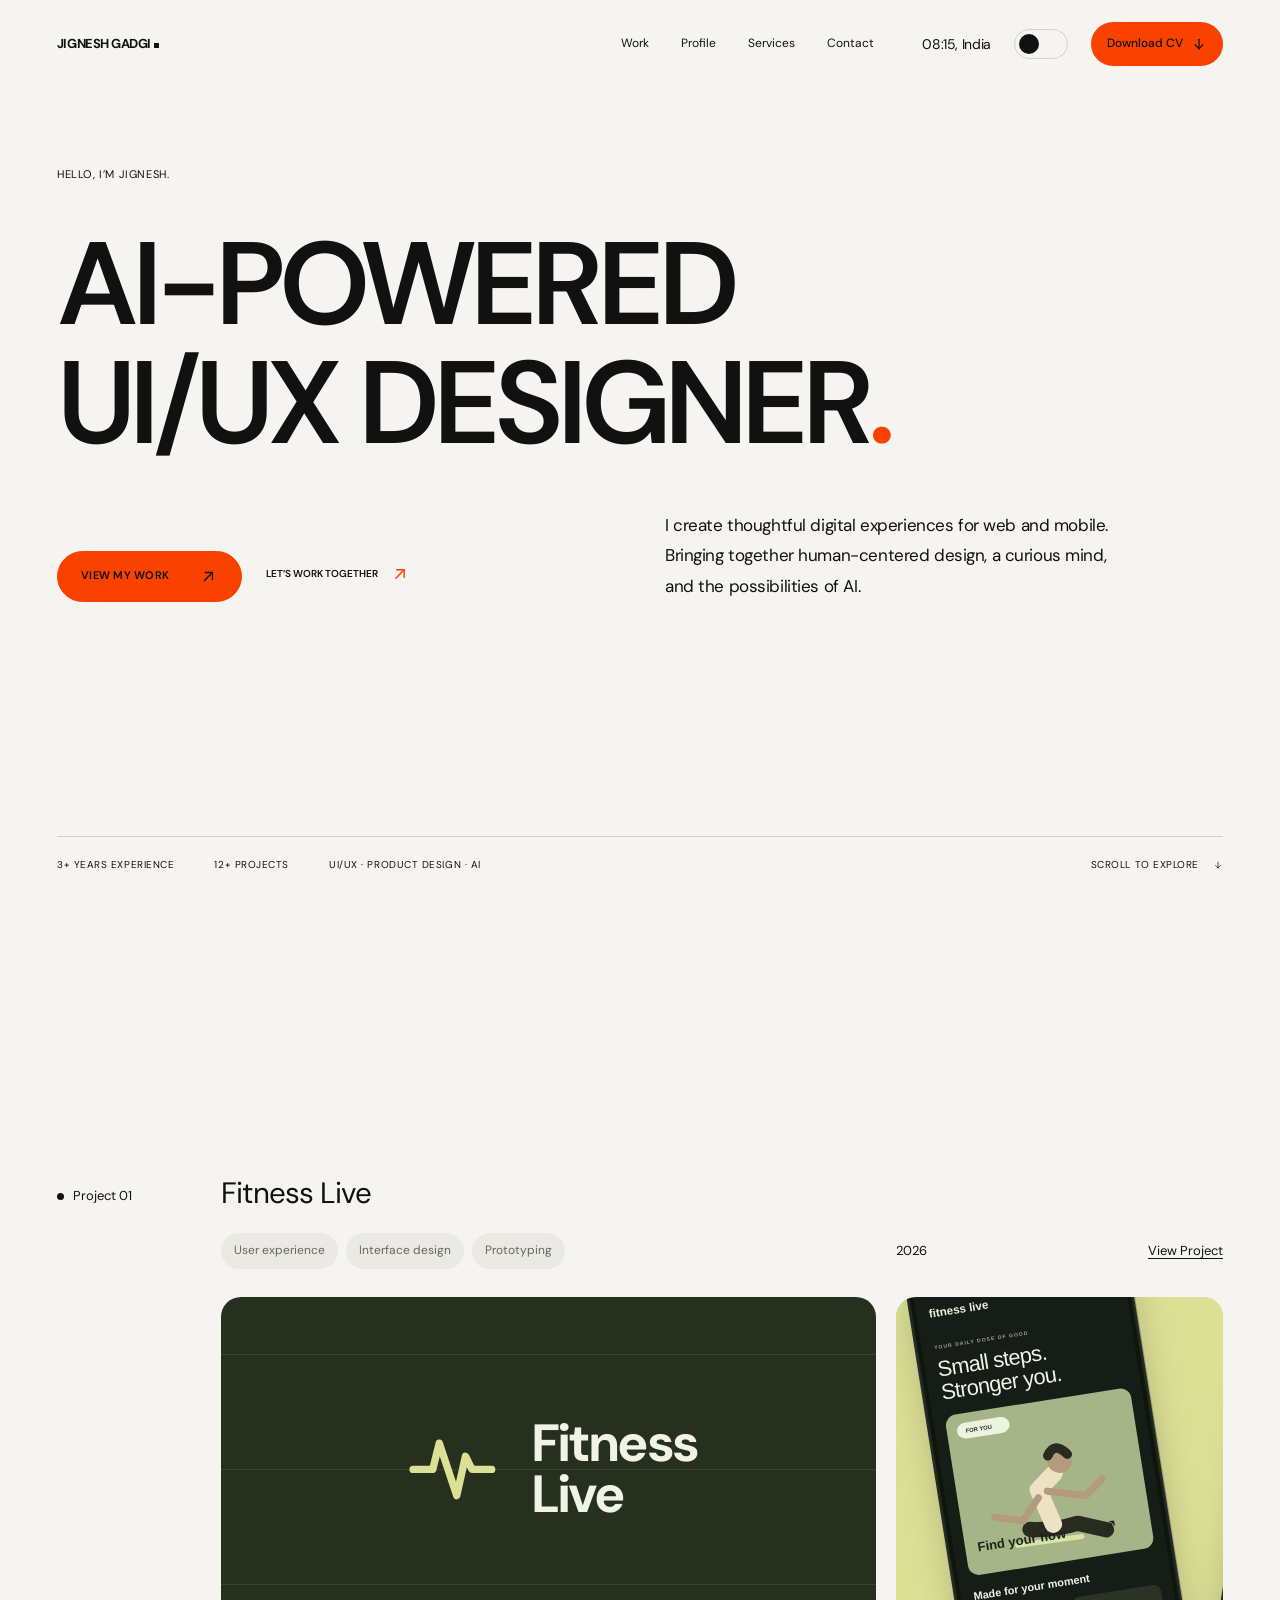
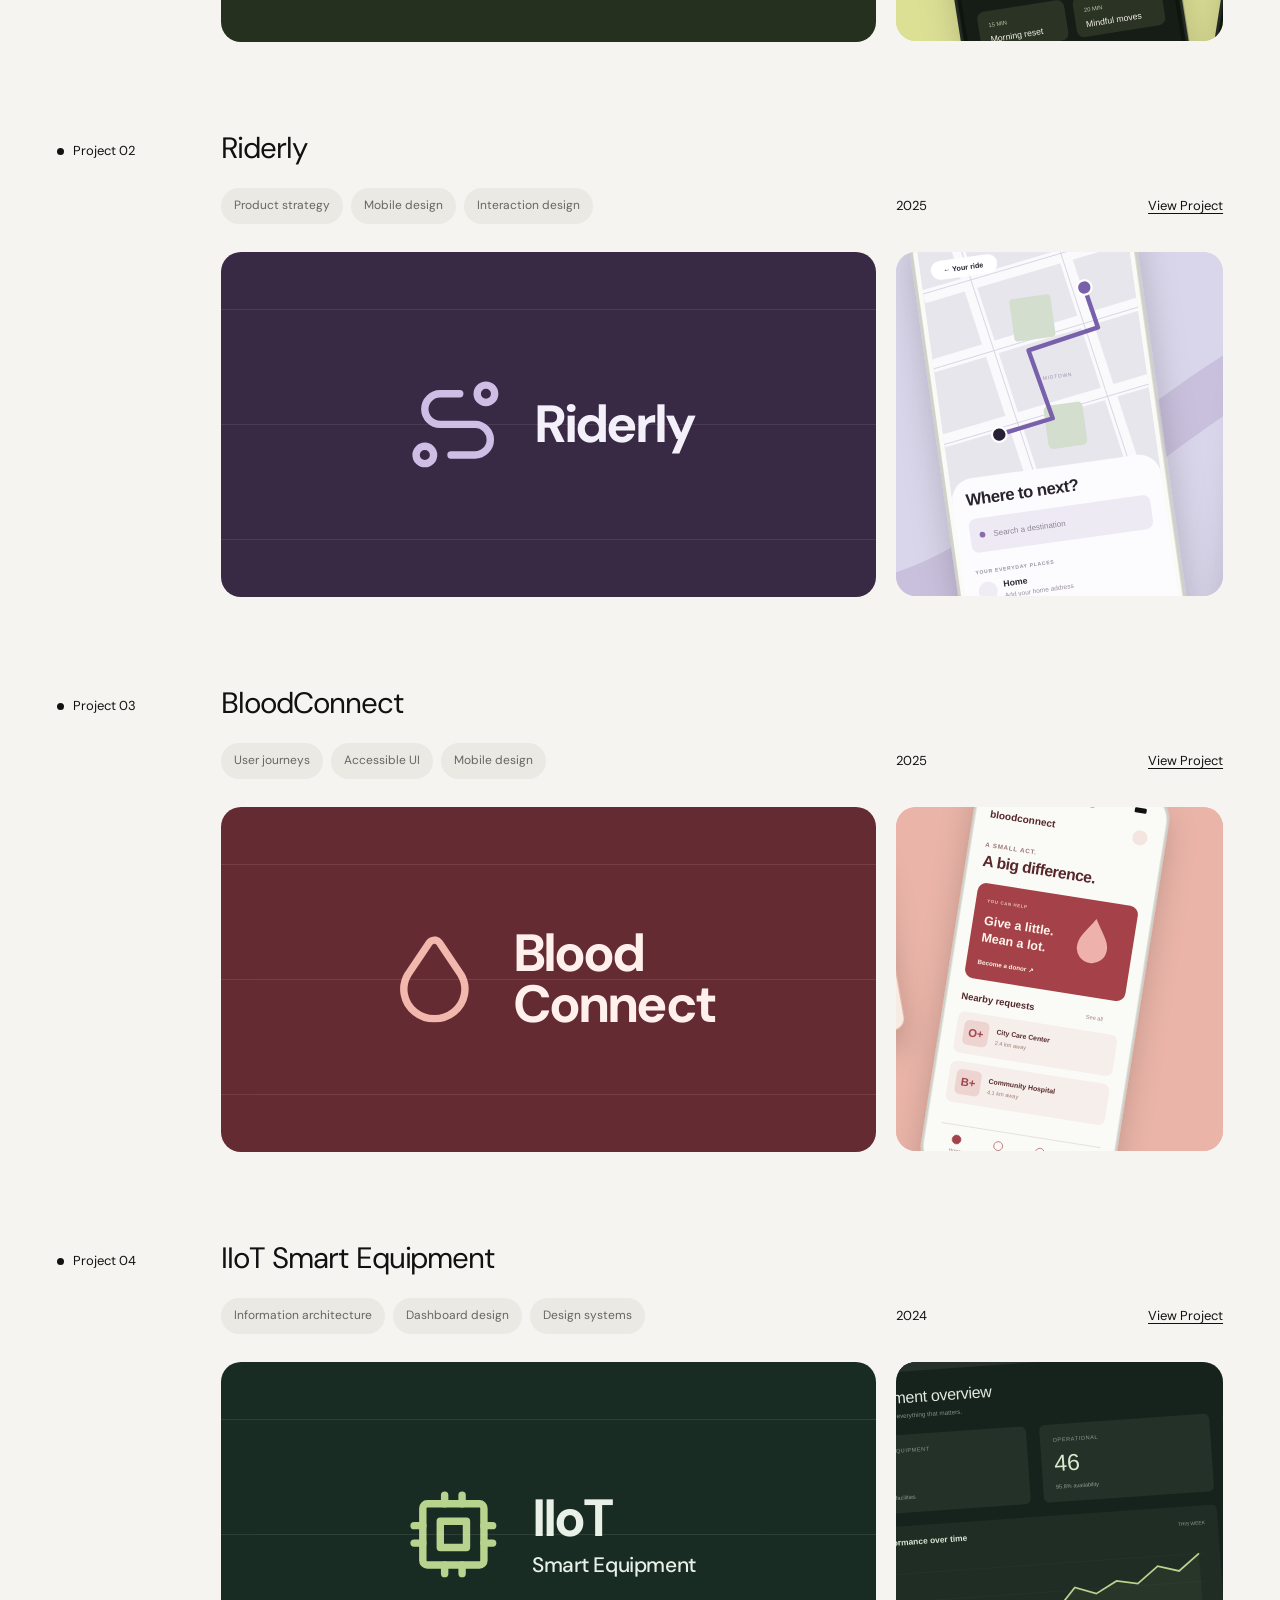
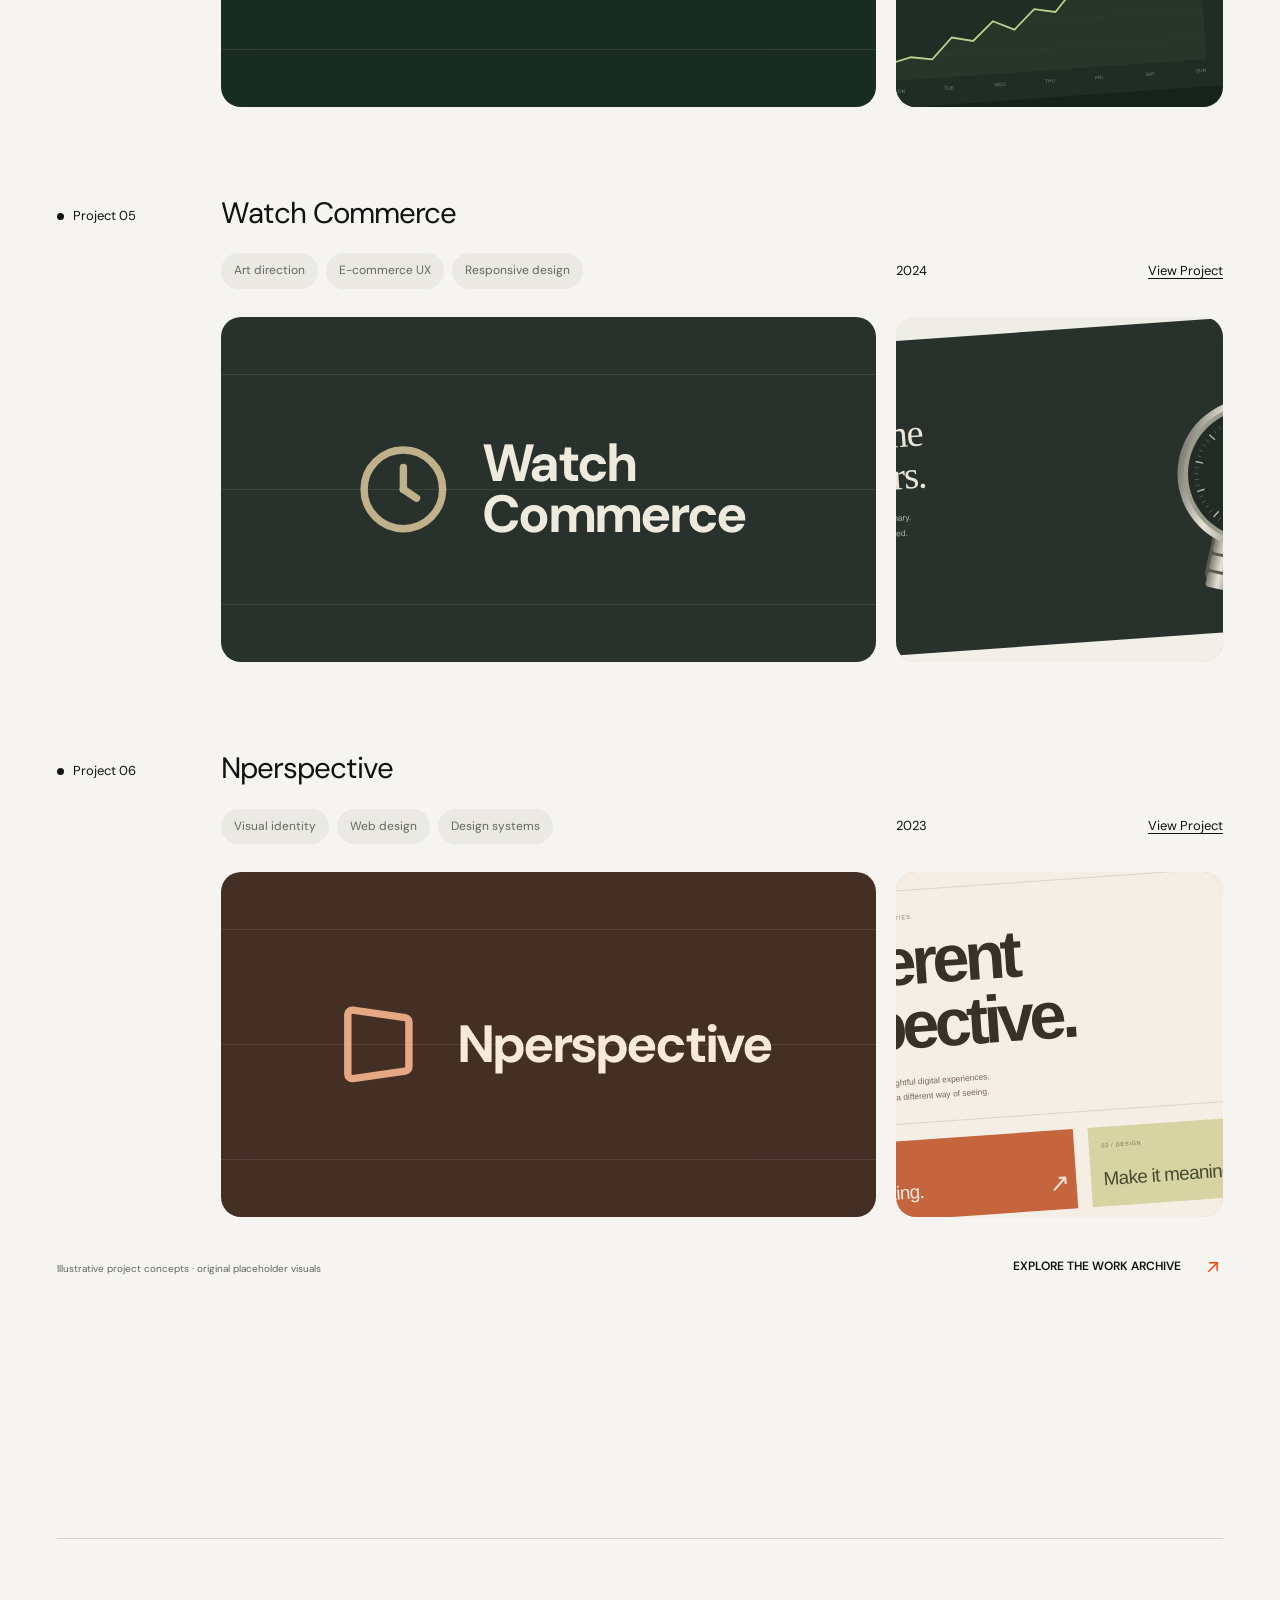
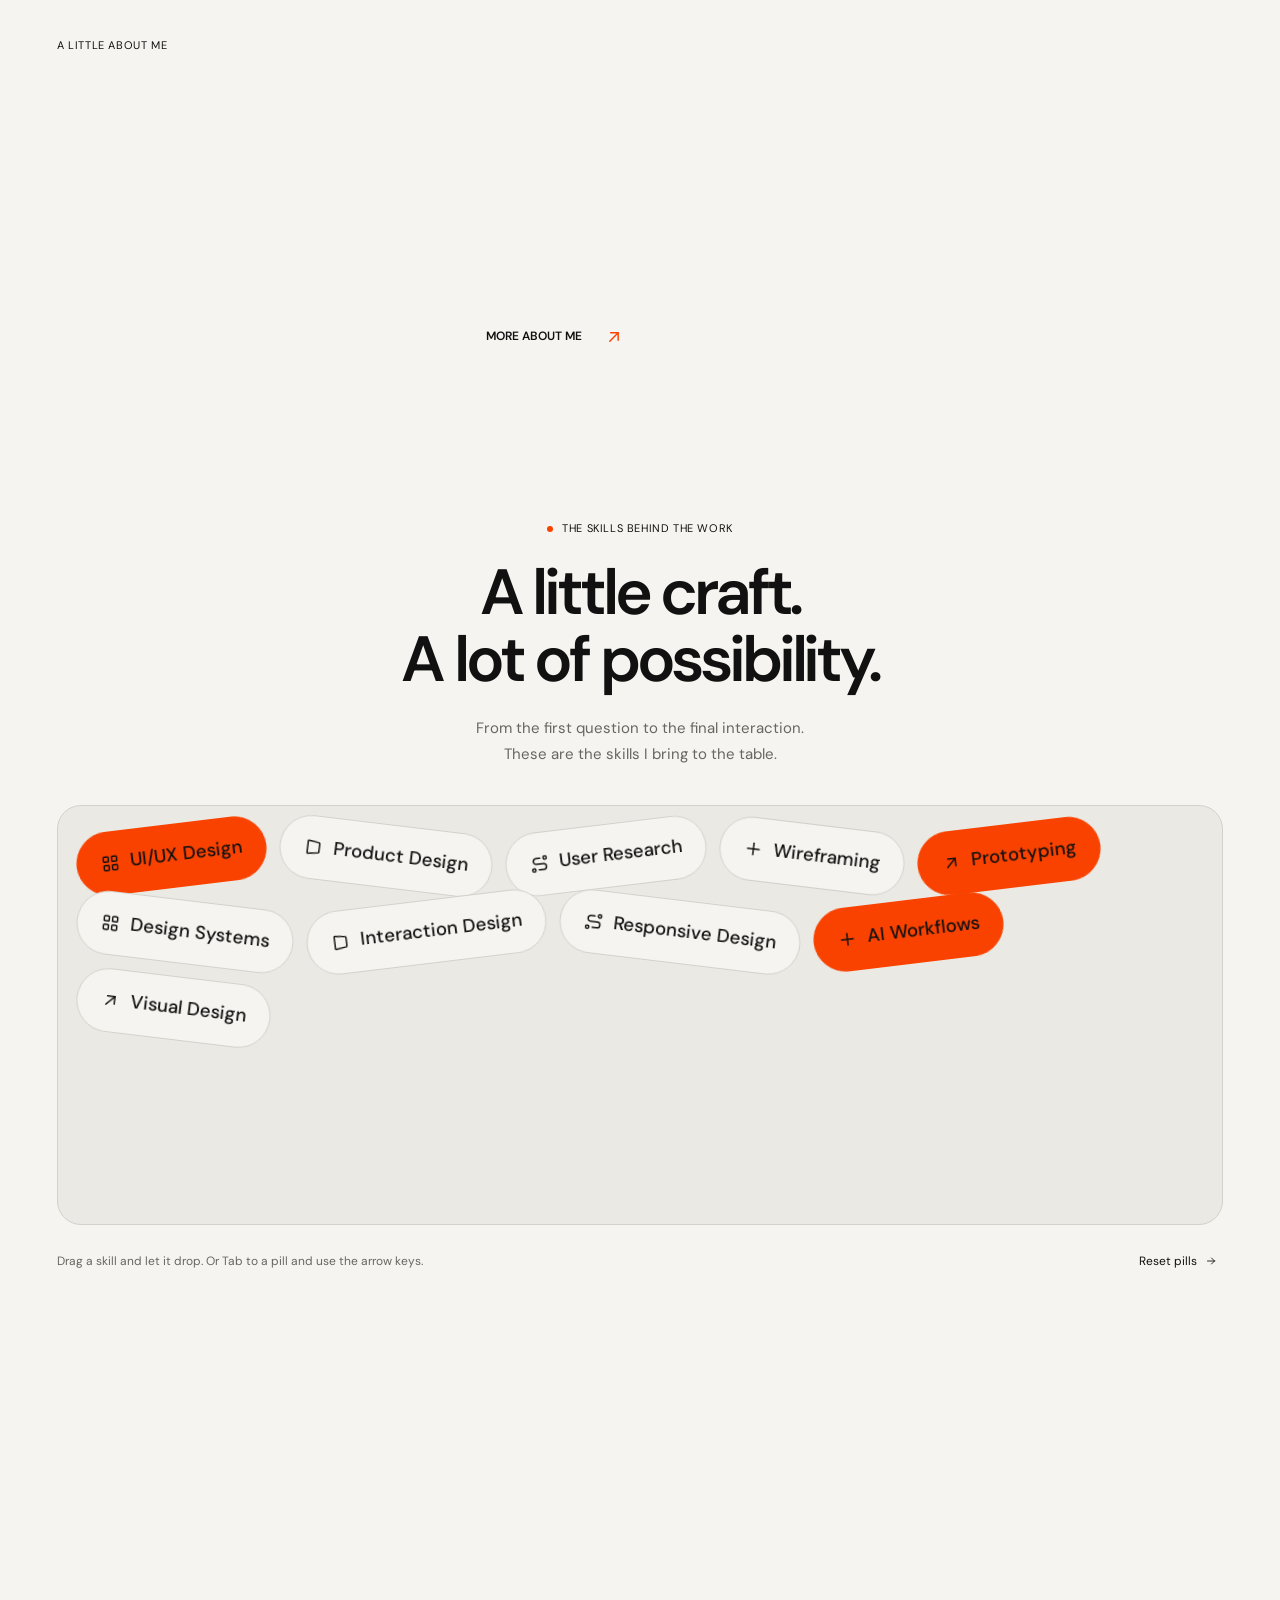
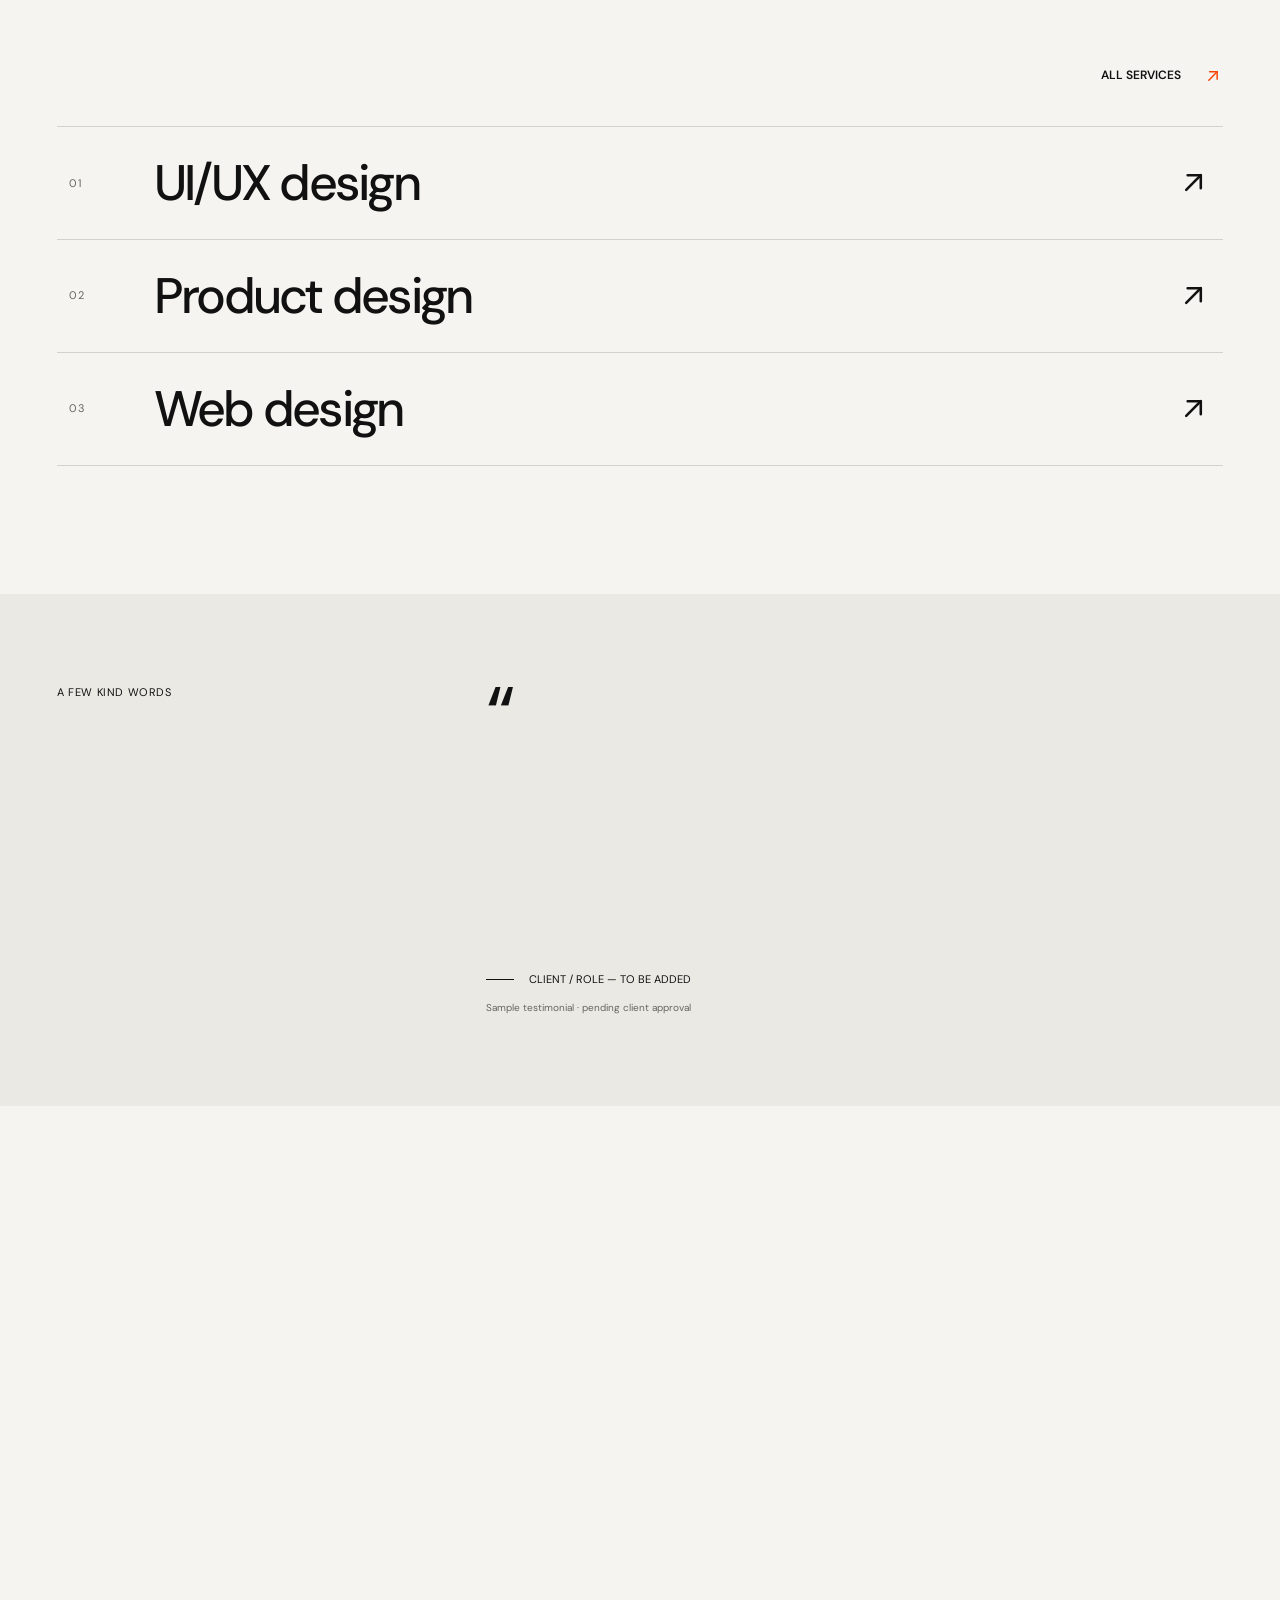
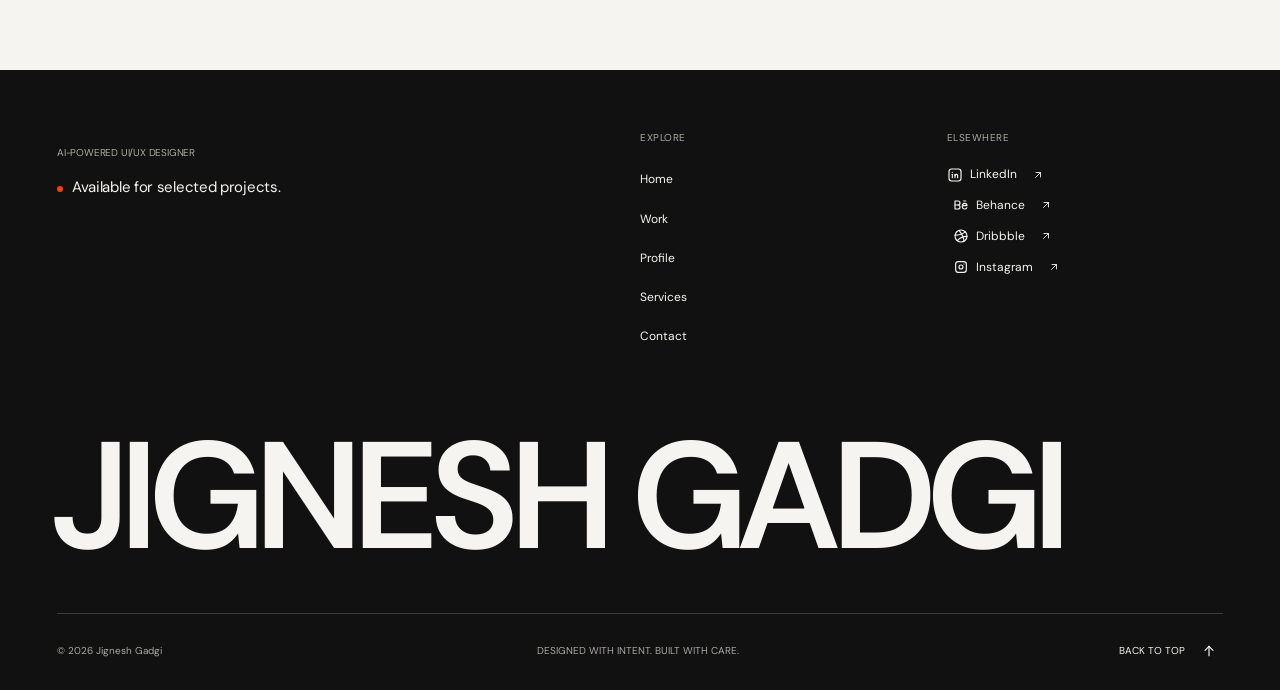
==== index.html @ 5750a881 "first commnet" ====
﻿<!doctype html>
<html lang="en"><head><meta charset="utf-8"><meta name="viewport" content="width=device-width,initial-scale=1"><meta name="theme-color" content="#f5f4f0"><script src="js/theme.js"></script><title>Jignesh Gadgi — AI-Powered UI/UX Designer</title><meta name="description" content="Jignesh Gadgi is an AI-powered UI/UX designer creating thoughtful digital experiences for web and mobile products."><link rel="canonical" href="https://example.com/"><meta property="og:type" content="website"><meta property="og:site_name" content="Jignesh Gadgi"><meta property="og:title" content="Jignesh Gadgi — AI-Powered UI/UX Designer"><meta property="og:description" content="Jignesh Gadgi is an AI-powered UI/UX designer creating thoughtful digital experiences for web and mobile products."><meta property="og:url" content="https://example.com/"><meta property="og:image" content="https://example.com/assets/images/social-preview.png"><meta property="og:image:width" content="1200"><meta property="og:image:height" content="630"><meta name="twitter:card" content="summary_large_image"><meta name="twitter:title" content="Jignesh Gadgi — AI-Powered UI/UX Designer"><meta name="twitter:description" content="Jignesh Gadgi is an AI-powered UI/UX designer creating thoughtful digital experiences for web and mobile products."><meta name="twitter:image" content="https://example.com/assets/images/social-preview.png"><link rel="icon" href="assets/icons/favicon.svg" type="image/svg+xml"><link rel="preload" href="assets/fonts/space-grotesk-latin.woff2" as="font" type="font/woff2" crossorigin><link rel="preload" href="assets/fonts/jetbrains-mono-latin.woff2" as="font" type="font/woff2" crossorigin><link rel="stylesheet" href="css/reset.css"><link rel="stylesheet" href="css/variables.css"><link rel="stylesheet" href="css/global.css"><link rel="stylesheet" href="css/navigation.css"><link rel="stylesheet" href="css/hero.css"><link rel="stylesheet" href="css/projects.css"><link rel="stylesheet" href="css/services.css"><link rel="stylesheet" href="css/profile.css"><link rel="stylesheet" href="css/contact.css"><link rel="stylesheet" href="css/footer.css"><link rel="stylesheet" href="css/responsive.css"><link rel="stylesheet" href="css/theme.css"><link rel="stylesheet" href="css/case-study.css"><link rel="stylesheet" href="css/icons.css"><link rel="stylesheet" href="css/selected-work.css">
<script type="application/ld+json">{"@context":"https://schema.org","@type":"Person","name":"Jignesh Gadgi","jobTitle":"AI-Powered UI/UX Designer","url":"https://example.com","sameAs":["https://www.linkedin.com/in/jignesh-ui-ux"],"knowsAbout":["User experience design","Product design","Design systems","Interaction design"]}</script>
<script defer src="assets/vendor/gsap.min.js"></script><script defer src="assets/vendor/ScrollTrigger.min.js"></script><script defer src="js/content.js"></script><script defer src="js/utils.js"></script><script defer src="js/navigation.js"></script><script defer src="js/animations.js"></script><script defer src="js/cursor.js"></script><script defer src="js/scroll.js"></script><script defer src="js/projects.js"></script><script defer src="js/transitions.js"></script><script defer src="js/clock.js"></script><script defer src="js/main.js"></script><noscript><style>.theme-toggle{display:none}@media(max-width:767px){.menu-toggle{display:none}.desktop-nav{display:flex;gap:12px;margin:0}.desktop-nav .nav-link{font-size:10px}.header-inner{gap:12px}}</style></noscript><link rel="stylesheet" href="css/skills.css"><script defer src="assets/vendor/matter.min.js"></script><script defer src="js/skills.js"></script></head>
<body data-page="home"><a class="skip-link" href="#main">Skip to content</a><div class="scroll-progress" aria-hidden="true"></div>
  <header class="site-header"><div class="container header-inner"><a class="wordmark" href="index.html" aria-label="Jignesh Gadgi — Home">JIGNESH GADGI<span class="wordmark-dot" aria-hidden="true"></span></a>
  <nav class="desktop-nav" aria-label="Main navigation"><a class="nav-link" href="work.html">Work</a><a class="nav-link" href="profile.html">Profile</a><a class="nav-link" href="services.html">Services</a><a class="nav-link" href="contact.html">Contact</a></nav>
  <div class="header-tools"><p class="location-clock" data-location-clock aria-label="Local time in India"><time>--:--</time>, <span data-location>India</span></p><button class="theme-toggle" type="button" role="switch" aria-checked="false" aria-label="Dark mode" data-theme-toggle><span class="theme-track" aria-hidden="true"><span class="theme-thumb"></span></span></button><button class="header-cv" type="button" data-cv-unavailable title="CV coming soon">Download CV<svg aria-hidden="true" focusable="false"
  xmlns="http://www.w3.org/2000/svg"
  width="24"
  height="24"
  viewBox="0 0 24 24"
  fill="none"
  stroke="currentColor"
  stroke-width="2"
  stroke-linecap="round"
  stroke-linejoin="round"
  class="tabler-icon icon icon-tabler icons-tabler-outline icon-tabler-arrow-down"
>
  <path stroke="none" d="M0 0h24v24H0z" fill="none"/>
  <path d="M12 5l0 14" />
  <path d="M18 13l-6 6" />
  <path d="M6 13l6 6" />
</svg></button></div>
  <button class="menu-toggle" type="button" aria-expanded="false" aria-controls="mobile-menu" aria-label="Open navigation menu"><span class="menu-plus" aria-hidden="true"><svg aria-hidden="true" focusable="false"
  xmlns="http://www.w3.org/2000/svg"
  width="24"
  height="24"
  viewBox="0 0 24 24"
  fill="none"
  stroke="currentColor"
  stroke-width="2"
  stroke-linecap="round"
  stroke-linejoin="round"
  class="tabler-icon icon icon-tabler icons-tabler-outline icon-tabler-plus"
>
  <path stroke="none" d="M0 0h24v24H0z" fill="none"/>
  <path d="M12 5l0 14" />
  <path d="M5 12l14 0" />
</svg></span> MENU</button></div></header>
  <div class="mobile-menu" id="mobile-menu" hidden><nav aria-label="Mobile navigation"><a class="mobile-link" href="work.html"><span>Work</span><span class="eyebrow">01</span></a><a class="mobile-link" href="profile.html"><span>Profile</span><span class="eyebrow">02</span></a><a class="mobile-link" href="services.html"><span>Services</span><span class="eyebrow">03</span></a><a class="mobile-link" href="contact.html"><span>Contact</span><span class="eyebrow">04</span></a></nav><div class="mobile-menu-bottom"><p class="eyebrow"><span class="dot"></span>AVAILABLE FOR<br>SELECTED PROJECTS</p><p class="eyebrow">THOUGHTFUL DESIGN.<br>HUMAN AT HEART.</p></div></div><div class="loader" aria-hidden="true"><span class="loader-mark">JG<span style="color:var(--accent)">.</span></span><div class="loader-bottom"><span class="eyebrow">THOUGHTFUL DESIGN. HUMAN AT HEART.</span><span class="eyebrow"><span class="loader-count">000</span> / 100</span></div><div class="loader-line"></div></div><div class="page-wipe" aria-hidden="true">JG.</div><div class="cursor" aria-hidden="true"></div><main id="main" tabindex="-1"><section class="hero container"><div class="hero-topline"><p class="eyebrow ">HELLO, I’M JIGNESH.</p></div><h1 class="hero-title"><span class="line-mask"><span class="line-inner">AI-POWERED</span></span><span class="line-mask"><span class="line-inner">UI/UX DESIGNER<span style="color:var(--accent)">.</span></span></span></h1><div class="hero-bottom"><div class="hero-actions"><a class="button button-primary" href="work.html" data-magnetic>VIEW MY WORK<span class="arrow" aria-hidden="true"><svg aria-hidden="true" focusable="false"
  xmlns="http://www.w3.org/2000/svg"
  width="24"
  height="24"
  viewBox="0 0 24 24"
  fill="none"
  stroke="currentColor"
  stroke-width="2"
  stroke-linecap="round"
  stroke-linejoin="round"
  class="tabler-icon icon icon-tabler icons-tabler-outline icon-tabler-arrow-up-right"
>
  <path stroke="none" d="M0 0h24v24H0z" fill="none"/>
  <path d="M17 7l-10 10" />
  <path d="M8 7l9 0l0 9" />
</svg></span></a><a class="text-link" href="contact.html">LET’S WORK TOGETHER<span class="arrow" aria-hidden="true"><svg aria-hidden="true" focusable="false"
  xmlns="http://www.w3.org/2000/svg"
  width="24"
  height="24"
  viewBox="0 0 24 24"
  fill="none"
  stroke="currentColor"
  stroke-width="2"
  stroke-linecap="round"
  stroke-linejoin="round"
  class="tabler-icon icon icon-tabler icons-tabler-outline icon-tabler-arrow-up-right"
>
  <path stroke="none" d="M0 0h24v24H0z" fill="none"/>
  <path d="M17 7l-10 10" />
  <path d="M8 7l9 0l0 9" />
</svg></span></a></div><p class="hero-description">I create thoughtful digital experiences for web and mobile. Bringing together human-centered design, a curious mind, and the possibilities of AI.</p></div><div class="hero-meta"><div class="hero-meta-group"><span class="eyebrow">3+ YEARS EXPERIENCE</span><span class="eyebrow">12+ PROJECTS</span><span class="eyebrow">UI/UX · PRODUCT DESIGN · AI</span></div><a class="scroll-cue eyebrow" href="#selected-work"><span>SCROLL TO EXPLORE</span><span class="arrow" aria-hidden="true"><svg aria-hidden="true" focusable="false"
  xmlns="http://www.w3.org/2000/svg"
  width="24"
  height="24"
  viewBox="0 0 24 24"
  fill="none"
  stroke="currentColor"
  stroke-width="2"
  stroke-linecap="round"
  stroke-linejoin="round"
  class="tabler-icon icon icon-tabler icons-tabler-outline icon-tabler-arrow-down"
>
  <path stroke="none" d="M0 0h24v24H0z" fill="none"/>
  <path d="M12 5l0 14" />
  <path d="M18 13l-6 6" />
  <path d="M6 13l6 6" />
</svg></span></a></div></section>
<section class="home-work section container" id="selected-work"><div class="section-top"><div data-reveal><p class="eyebrow ">A FEW THINGS I’VE PUT MY MIND TO</p><h2 class="section-heading">Selected work<span class="section-index">(06)</span></h2></div><p data-reveal>A selection of digital products, interfaces, and experiences. Thoughtfully made, from the inside out.</p></div><div class="selected-projects"><article class="selected-project" aria-labelledby="selected-fitness-live">
    <p class="selected-index"><span aria-hidden="true"></span>Project 01</p>
    <div class="selected-content">
      <h3 id="selected-fitness-live">Fitness Live</h3>
      <div class="selected-meta"><ul class="selected-tags" aria-label="Services"><li>User experience</li><li>Interface design</li><li>Prototyping</li></ul><div class="selected-details"><span>2026</span><a href="projects/fitness-live.html" aria-label="View Fitness Live project">View Project</a></div></div>
      <div class="selected-media">
        <a class="selected-brand selected-media-link" href="projects/fitness-live.html" data-cursor="VIEW" aria-label="Explore Fitness Live project" style="--brand-bg:#26301e;--brand-fg:#f1f3e8;--brand-accent:#dce095"><div class="selected-brand-grid" aria-hidden="true"></div><div class="selected-lockup" aria-hidden="true"><svg aria-hidden="true" focusable="false"
  xmlns="http://www.w3.org/2000/svg"
  width="24"
  height="24"
  viewBox="0 0 24 24"
  fill="none"
  stroke="currentColor"
  stroke-width="2"
  stroke-linecap="round"
  stroke-linejoin="round"
  class="tabler-icon icon icon-tabler icons-tabler-outline icon-tabler-activity-heartbeat"
>
  <path stroke="none" d="M0 0h24v24H0z" fill="none"/>
  <path d="M3 12h4.5l1.5 -6l4 12l2 -9l1.5 3h4.5" />
</svg><span class="selected-wordmark">Fitness<br>Live</span></div></a>
        <a class="selected-preview selected-media-link" href="projects/fitness-live.html" data-cursor="VIEW" aria-label="View Fitness Live interface design" style="background:#dadf8a"><img src="assets/images/fitness-live-detail.svg" alt="Fitness Live interface concept" width="1200" height="900" loading="lazy" decoding="async"></a>
      </div>
    </div>
  </article><article class="selected-project" aria-labelledby="selected-riderly">
    <p class="selected-index"><span aria-hidden="true"></span>Project 02</p>
    <div class="selected-content">
      <h3 id="selected-riderly">Riderly</h3>
      <div class="selected-meta"><ul class="selected-tags" aria-label="Services"><li>Product strategy</li><li>Mobile design</li><li>Interaction design</li></ul><div class="selected-details"><span>2025</span><a href="projects/riderly.html" aria-label="View Riderly project">View Project</a></div></div>
      <div class="selected-media">
        <a class="selected-brand selected-media-link" href="projects/riderly.html" data-cursor="VIEW" aria-label="Explore Riderly project" style="--brand-bg:#382944;--brand-fg:#f4f0fa;--brand-accent:#cfbde6"><div class="selected-brand-grid" aria-hidden="true"></div><div class="selected-lockup" aria-hidden="true"><svg aria-hidden="true" focusable="false"
  xmlns="http://www.w3.org/2000/svg"
  width="24"
  height="24"
  viewBox="0 0 24 24"
  fill="none"
  stroke="currentColor"
  stroke-width="2"
  stroke-linecap="round"
  stroke-linejoin="round"
  class="tabler-icon icon icon-tabler icons-tabler-outline icon-tabler-route"
>
  <path stroke="none" d="M0 0h24v24H0z" fill="none"/>
  <path d="M3 19a2 2 0 1 0 4 0a2 2 0 0 0 -4 0" />
  <path d="M19 7a2 2 0 1 0 0 -4a2 2 0 0 0 0 4z" />
  <path d="M11 19h5.5a3.5 3.5 0 0 0 0 -7h-8a3.5 3.5 0 0 1 0 -7h4.5" />
</svg><span class="selected-wordmark">Riderly</span></div></a>
        <a class="selected-preview selected-media-link" href="projects/riderly.html" data-cursor="VIEW" aria-label="View Riderly interface design" style="background:#d9d5ee"><img src="assets/images/riderly-detail.svg" alt="Riderly interface concept" width="1200" height="900" loading="lazy" decoding="async"></a>
      </div>
    </div>
  </article><article class="selected-project" aria-labelledby="selected-bloodconnect">
    <p class="selected-index"><span aria-hidden="true"></span>Project 03</p>
    <div class="selected-content">
      <h3 id="selected-bloodconnect">BloodConnect</h3>
      <div class="selected-meta"><ul class="selected-tags" aria-label="Services"><li>User journeys</li><li>Accessible UI</li><li>Mobile design</li></ul><div class="selected-details"><span>2025</span><a href="projects/bloodconnect.html" aria-label="View BloodConnect project">View Project</a></div></div>
      <div class="selected-media">
        <a class="selected-brand selected-media-link" href="projects/bloodconnect.html" data-cursor="VIEW" aria-label="Explore BloodConnect project" style="--brand-bg:#652b33;--brand-fg:#fff0ed;--brand-accent:#f2b8ad"><div class="selected-brand-grid" aria-hidden="true"></div><div class="selected-lockup" aria-hidden="true"><svg aria-hidden="true" focusable="false"
  xmlns="http://www.w3.org/2000/svg"
  width="24"
  height="24"
  viewBox="0 0 24 24"
  fill="none"
  stroke="currentColor"
  stroke-width="2"
  stroke-linecap="round"
  stroke-linejoin="round"
  class="tabler-icon icon icon-tabler icons-tabler-outline icon-tabler-droplet"
>
  <path stroke="none" d="M0 0h24v24H0z" fill="none"/>
  <path d="M7.502 19.423c2.602 2.105 6.395 2.105 8.996 0c2.602 -2.105 3.262 -5.708 1.566 -8.546l-4.89 -7.26c-.42 -.625 -1.287 -.803 -1.936 -.397a1.376 1.376 0 0 0 -.41 .397l-4.893 7.26c-1.695 2.838 -1.035 6.441 1.567 8.546z" />
</svg><span class="selected-wordmark">Blood<br>Connect</span></div></a>
        <a class="selected-preview selected-media-link" href="projects/bloodconnect.html" data-cursor="VIEW" aria-label="View BloodConnect interface design" style="background:#f2b8ad"><img src="assets/images/bloodconnect-detail.svg" alt="BloodConnect interface concept" width="1200" height="900" loading="lazy" decoding="async"></a>
      </div>
    </div>
  </article><article class="selected-project" aria-labelledby="selected-iiot">
    <p class="selected-index"><span aria-hidden="true"></span>Project 04</p>
    <div class="selected-content">
      <h3 id="selected-iiot">IIoT Smart Equipment</h3>
      <div class="selected-meta"><ul class="selected-tags" aria-label="Services"><li>Information architecture</li><li>Dashboard design</li><li>Design systems</li></ul><div class="selected-details"><span>2024</span><a href="projects/iiot.html" aria-label="View IIoT Smart Equipment project">View Project</a></div></div>
      <div class="selected-media">
        <a class="selected-brand selected-media-link" href="projects/iiot.html" data-cursor="VIEW" aria-label="Explore IIoT Smart Equipment project" style="--brand-bg:#192c24;--brand-fg:#e8f0e7;--brand-accent:#b7d38e"><div class="selected-brand-grid" aria-hidden="true"></div><div class="selected-lockup" aria-hidden="true"><svg aria-hidden="true" focusable="false"
  xmlns="http://www.w3.org/2000/svg"
  width="24"
  height="24"
  viewBox="0 0 24 24"
  fill="none"
  stroke="currentColor"
  stroke-width="2"
  stroke-linecap="round"
  stroke-linejoin="round"
  class="tabler-icon icon icon-tabler icons-tabler-outline icon-tabler-cpu"
>
  <path stroke="none" d="M0 0h24v24H0z" fill="none"/>
  <path d="M5 5m0 1a1 1 0 0 1 1 -1h12a1 1 0 0 1 1 1v12a1 1 0 0 1 -1 1h-12a1 1 0 0 1 -1 -1z" />
  <path d="M9 9h6v6h-6z" />
  <path d="M3 10h2" />
  <path d="M3 14h2" />
  <path d="M10 3v2" />
  <path d="M14 3v2" />
  <path d="M21 10h-2" />
  <path d="M21 14h-2" />
  <path d="M14 21v-2" />
  <path d="M10 21v-2" />
</svg><span class="selected-wordmark">IIoT<span>Smart Equipment</span></span></div></a>
        <a class="selected-preview selected-media-link" href="projects/iiot.html" data-cursor="VIEW" aria-label="View IIoT Smart Equipment interface design" style="background:#c9d9ce"><img src="assets/images/iiot-detail.svg" alt="IIoT Smart Equipment interface concept" width="1200" height="900" loading="lazy" decoding="async"></a>
      </div>
    </div>
  </article><article class="selected-project" aria-labelledby="selected-watch-commerce">
    <p class="selected-index"><span aria-hidden="true"></span>Project 05</p>
    <div class="selected-content">
      <h3 id="selected-watch-commerce">Watch Commerce</h3>
      <div class="selected-meta"><ul class="selected-tags" aria-label="Services"><li>Art direction</li><li>E-commerce UX</li><li>Responsive design</li></ul><div class="selected-details"><span>2024</span><a href="projects/watch-commerce.html" aria-label="View Watch Commerce project">View Project</a></div></div>
      <div class="selected-media">
        <a class="selected-brand selected-media-link" href="projects/watch-commerce.html" data-cursor="VIEW" aria-label="Explore Watch Commerce project" style="--brand-bg:#29312c;--brand-fg:#eeeadd;--brand-accent:#c1b18b"><div class="selected-brand-grid" aria-hidden="true"></div><div class="selected-lockup" aria-hidden="true"><svg aria-hidden="true" focusable="false"
  xmlns="http://www.w3.org/2000/svg"
  width="24"
  height="24"
  viewBox="0 0 24 24"
  fill="none"
  stroke="currentColor"
  stroke-width="2"
  stroke-linecap="round"
  stroke-linejoin="round"
  class="tabler-icon icon icon-tabler icons-tabler-outline icon-tabler-clock-hour-4"
>
  <path stroke="none" d="M0 0h24v24H0z" fill="none"/>
  <path d="M12 12m-9 0a9 9 0 1 0 18 0a9 9 0 1 0 -18 0" />
  <path d="M12 12l3 2" />
  <path d="M12 7v5" />
</svg><span class="selected-wordmark">Watch<br>Commerce</span></div></a>
        <a class="selected-preview selected-media-link" href="projects/watch-commerce.html" data-cursor="VIEW" aria-label="View Watch Commerce interface design" style="background:#d3d3ce"><img src="assets/images/watch-commerce-detail.svg" alt="Watch Commerce interface concept" width="1200" height="900" loading="lazy" decoding="async"></a>
      </div>
    </div>
  </article><article class="selected-project" aria-labelledby="selected-nperspective">
    <p class="selected-index"><span aria-hidden="true"></span>Project 06</p>
    <div class="selected-content">
      <h3 id="selected-nperspective">Nperspective</h3>
      <div class="selected-meta"><ul class="selected-tags" aria-label="Services"><li>Visual identity</li><li>Web design</li><li>Design systems</li></ul><div class="selected-details"><span>2023</span><a href="projects/nperspective.html" aria-label="View Nperspective project">View Project</a></div></div>
      <div class="selected-media">
        <a class="selected-brand selected-media-link" href="projects/nperspective.html" data-cursor="VIEW" aria-label="Explore Nperspective project" style="--brand-bg:#442f25;--brand-fg:#f7eadb;--brand-accent:#e6a785"><div class="selected-brand-grid" aria-hidden="true"></div><div class="selected-lockup" aria-hidden="true"><svg aria-hidden="true" focusable="false"
  xmlns="http://www.w3.org/2000/svg"
  width="24"
  height="24"
  viewBox="0 0 24 24"
  fill="none"
  stroke="currentColor"
  stroke-width="2"
  stroke-linecap="round"
  stroke-linejoin="round"
  class="tabler-icon icon icon-tabler icons-tabler-outline icon-tabler-perspective"
>
  <path stroke="none" d="M0 0h24v24H0z" fill="none"/>
  <path d="M6.141 4.163l12 1.714a1 1 0 0 1 .859 .99v10.266a1 1 0 0 1 -.859 .99l-12 1.714a1 1 0 0 1 -1.141 -.99v-13.694a1 1 0 0 1 1.141 -.99z" />
</svg><span class="selected-wordmark">Nperspective</span></div></a>
        <a class="selected-preview selected-media-link" href="projects/nperspective.html" data-cursor="VIEW" aria-label="View Nperspective interface design" style="background:#e6cfb6"><img src="assets/images/nperspective-detail.svg" alt="Nperspective interface concept" width="1200" height="900" loading="lazy" decoding="async"></a>
      </div>
    </div>
  </article></div><div class="archive-bottom"><p class="notice">Illustrative project concepts · original placeholder visuals</p><a class="text-link" href="work.html">EXPLORE THE WORK ARCHIVE<span class="arrow" aria-hidden="true"><svg aria-hidden="true" focusable="false"
  xmlns="http://www.w3.org/2000/svg"
  width="24"
  height="24"
  viewBox="0 0 24 24"
  fill="none"
  stroke="currentColor"
  stroke-width="2"
  stroke-linecap="round"
  stroke-linejoin="round"
  class="tabler-icon icon icon-tabler icons-tabler-outline icon-tabler-arrow-up-right"
>
  <path stroke="none" d="M0 0h24v24H0z" fill="none"/>
  <path d="M17 7l-10 10" />
  <path d="M8 7l9 0l0 9" />
</svg></span></a></div></section>
<section class="section container"><div class="split-section intro-statement"><p class="eyebrow ">A LITTLE ABOUT ME</p><div><h2 class="large-copy" data-reveal>I believe good design makes life a little simpler. And great design makes you <span class="muted">feel something.</span></h2><div class="body-copy" style="margin-top:28px" data-reveal><p>I’m Jignesh, a UI/UX designer with 3+ years of experience connecting people and products. Curious by nature, thoughtful by design, and always exploring what’s next.</p></div><a class="text-link" href="profile.html">MORE ABOUT ME<span class="arrow" aria-hidden="true"><svg aria-hidden="true" focusable="false"
  xmlns="http://www.w3.org/2000/svg"
  width="24"
  height="24"
  viewBox="0 0 24 24"
  fill="none"
  stroke="currentColor"
  stroke-width="2"
  stroke-linecap="round"
  stroke-linejoin="round"
  class="tabler-icon icon icon-tabler icons-tabler-outline icon-tabler-arrow-up-right"
>
  <path stroke="none" d="M0 0h24v24H0z" fill="none"/>
  <path d="M17 7l-10 10" />
  <path d="M8 7l9 0l0 9" />
</svg></span></a></div></div></section>
<section class="skills-playground section container" id="skills" aria-labelledby="skills-title">
  <div class="skills-intro"><p class="eyebrow"><span class="dot" aria-hidden="true"></span>THE SKILLS BEHIND THE WORK</p><h2 class="section-heading" id="skills-title">A little craft.<br>A lot of possibility.</h2><p>From the first question to the final interaction.<br>These are the skills I bring to the table.</p></div>
  <div class="skills-arena" data-skills-arena role="group" aria-label="Interactive design skills" aria-describedby="skills-help"><button type="button" class="skill-pill is-orange" aria-describedby="skills-help"><svg aria-hidden="true" focusable="false"
  xmlns="http://www.w3.org/2000/svg"
  width="24"
  height="24"
  viewBox="0 0 24 24"
  fill="none"
  stroke="currentColor"
  stroke-width="2"
  stroke-linecap="round"
  stroke-linejoin="round"
  class="tabler-icon icon icon-tabler icons-tabler-outline icon-tabler-layout-grid"
>
  <path stroke="none" d="M0 0h24v24H0z" fill="none"/>
  <path d="M4 4m0 1a1 1 0 0 1 1 -1h4a1 1 0 0 1 1 1v4a1 1 0 0 1 -1 1h-4a1 1 0 0 1 -1 -1z" />
  <path d="M14 4m0 1a1 1 0 0 1 1 -1h4a1 1 0 0 1 1 1v4a1 1 0 0 1 -1 1h-4a1 1 0 0 1 -1 -1z" />
  <path d="M4 14m0 1a1 1 0 0 1 1 -1h4a1 1 0 0 1 1 1v4a1 1 0 0 1 -1 1h-4a1 1 0 0 1 -1 -1z" />
  <path d="M14 14m0 1a1 1 0 0 1 1 -1h4a1 1 0 0 1 1 1v4a1 1 0 0 1 -1 1h-4a1 1 0 0 1 -1 -1z" />
</svg><span>UI/UX Design</span></button><button type="button" class="skill-pill" aria-describedby="skills-help"><svg aria-hidden="true" focusable="false"
  xmlns="http://www.w3.org/2000/svg"
  width="24"
  height="24"
  viewBox="0 0 24 24"
  fill="none"
  stroke="currentColor"
  stroke-width="2"
  stroke-linecap="round"
  stroke-linejoin="round"
  class="tabler-icon icon icon-tabler icons-tabler-outline icon-tabler-perspective"
>
  <path stroke="none" d="M0 0h24v24H0z" fill="none"/>
  <path d="M6.141 4.163l12 1.714a1 1 0 0 1 .859 .99v10.266a1 1 0 0 1 -.859 .99l-12 1.714a1 1 0 0 1 -1.141 -.99v-13.694a1 1 0 0 1 1.141 -.99z" />
</svg><span>Product Design</span></button><button type="button" class="skill-pill" aria-describedby="skills-help"><svg aria-hidden="true" focusable="false"
  xmlns="http://www.w3.org/2000/svg"
  width="24"
  height="24"
  viewBox="0 0 24 24"
  fill="none"
  stroke="currentColor"
  stroke-width="2"
  stroke-linecap="round"
  stroke-linejoin="round"
  class="tabler-icon icon icon-tabler icons-tabler-outline icon-tabler-route"
>
  <path stroke="none" d="M0 0h24v24H0z" fill="none"/>
  <path d="M3 19a2 2 0 1 0 4 0a2 2 0 0 0 -4 0" />
  <path d="M19 7a2 2 0 1 0 0 -4a2 2 0 0 0 0 4z" />
  <path d="M11 19h5.5a3.5 3.5 0 0 0 0 -7h-8a3.5 3.5 0 0 1 0 -7h4.5" />
</svg><span>User Research</span></button><button type="button" class="skill-pill" aria-describedby="skills-help"><svg aria-hidden="true" focusable="false"
  xmlns="http://www.w3.org/2000/svg"
  width="24"
  height="24"
  viewBox="0 0 24 24"
  fill="none"
  stroke="currentColor"
  stroke-width="2"
  stroke-linecap="round"
  stroke-linejoin="round"
  class="tabler-icon icon icon-tabler icons-tabler-outline icon-tabler-plus"
>
  <path stroke="none" d="M0 0h24v24H0z" fill="none"/>
  <path d="M12 5l0 14" />
  <path d="M5 12l14 0" />
</svg><span>Wireframing</span></button><button type="button" class="skill-pill is-orange" aria-describedby="skills-help"><svg aria-hidden="true" focusable="false"
  xmlns="http://www.w3.org/2000/svg"
  width="24"
  height="24"
  viewBox="0 0 24 24"
  fill="none"
  stroke="currentColor"
  stroke-width="2"
  stroke-linecap="round"
  stroke-linejoin="round"
  class="tabler-icon icon icon-tabler icons-tabler-outline icon-tabler-arrow-up-right"
>
  <path stroke="none" d="M0 0h24v24H0z" fill="none"/>
  <path d="M17 7l-10 10" />
  <path d="M8 7l9 0l0 9" />
</svg><span>Prototyping</span></button><button type="button" class="skill-pill" aria-describedby="skills-help"><svg aria-hidden="true" focusable="false"
  xmlns="http://www.w3.org/2000/svg"
  width="24"
  height="24"
  viewBox="0 0 24 24"
  fill="none"
  stroke="currentColor"
  stroke-width="2"
  stroke-linecap="round"
  stroke-linejoin="round"
  class="tabler-icon icon icon-tabler icons-tabler-outline icon-tabler-layout-grid"
>
  <path stroke="none" d="M0 0h24v24H0z" fill="none"/>
  <path d="M4 4m0 1a1 1 0 0 1 1 -1h4a1 1 0 0 1 1 1v4a1 1 0 0 1 -1 1h-4a1 1 0 0 1 -1 -1z" />
  <path d="M14 4m0 1a1 1 0 0 1 1 -1h4a1 1 0 0 1 1 1v4a1 1 0 0 1 -1 1h-4a1 1 0 0 1 -1 -1z" />
  <path d="M4 14m0 1a1 1 0 0 1 1 -1h4a1 1 0 0 1 1 1v4a1 1 0 0 1 -1 1h-4a1 1 0 0 1 -1 -1z" />
  <path d="M14 14m0 1a1 1 0 0 1 1 -1h4a1 1 0 0 1 1 1v4a1 1 0 0 1 -1 1h-4a1 1 0 0 1 -1 -1z" />
</svg><span>Design Systems</span></button><button type="button" class="skill-pill" aria-describedby="skills-help"><svg aria-hidden="true" focusable="false"
  xmlns="http://www.w3.org/2000/svg"
  width="24"
  height="24"
  viewBox="0 0 24 24"
  fill="none"
  stroke="currentColor"
  stroke-width="2"
  stroke-linecap="round"
  stroke-linejoin="round"
  class="tabler-icon icon icon-tabler icons-tabler-outline icon-tabler-perspective"
>
  <path stroke="none" d="M0 0h24v24H0z" fill="none"/>
  <path d="M6.141 4.163l12 1.714a1 1 0 0 1 .859 .99v10.266a1 1 0 0 1 -.859 .99l-12 1.714a1 1 0 0 1 -1.141 -.99v-13.694a1 1 0 0 1 1.141 -.99z" />
</svg><span>Interaction Design</span></button><button type="button" class="skill-pill" aria-describedby="skills-help"><svg aria-hidden="true" focusable="false"
  xmlns="http://www.w3.org/2000/svg"
  width="24"
  height="24"
  viewBox="0 0 24 24"
  fill="none"
  stroke="currentColor"
  stroke-width="2"
  stroke-linecap="round"
  stroke-linejoin="round"
  class="tabler-icon icon icon-tabler icons-tabler-outline icon-tabler-route"
>
  <path stroke="none" d="M0 0h24v24H0z" fill="none"/>
  <path d="M3 19a2 2 0 1 0 4 0a2 2 0 0 0 -4 0" />
  <path d="M19 7a2 2 0 1 0 0 -4a2 2 0 0 0 0 4z" />
  <path d="M11 19h5.5a3.5 3.5 0 0 0 0 -7h-8a3.5 3.5 0 0 1 0 -7h4.5" />
</svg><span>Responsive Design</span></button><button type="button" class="skill-pill is-orange" aria-describedby="skills-help"><svg aria-hidden="true" focusable="false"
  xmlns="http://www.w3.org/2000/svg"
  width="24"
  height="24"
  viewBox="0 0 24 24"
  fill="none"
  stroke="currentColor"
  stroke-width="2"
  stroke-linecap="round"
  stroke-linejoin="round"
  class="tabler-icon icon icon-tabler icons-tabler-outline icon-tabler-plus"
>
  <path stroke="none" d="M0 0h24v24H0z" fill="none"/>
  <path d="M12 5l0 14" />
  <path d="M5 12l14 0" />
</svg><span>AI Workflows</span></button><button type="button" class="skill-pill" aria-describedby="skills-help"><svg aria-hidden="true" focusable="false"
  xmlns="http://www.w3.org/2000/svg"
  width="24"
  height="24"
  viewBox="0 0 24 24"
  fill="none"
  stroke="currentColor"
  stroke-width="2"
  stroke-linecap="round"
  stroke-linejoin="round"
  class="tabler-icon icon icon-tabler icons-tabler-outline icon-tabler-arrow-up-right"
>
  <path stroke="none" d="M0 0h24v24H0z" fill="none"/>
  <path d="M17 7l-10 10" />
  <path d="M8 7l9 0l0 9" />
</svg><span>Visual Design</span></button></div>
  <div class="skills-bottom"><p id="skills-help">My design toolkit, always growing.</p><button type="button" class="skills-reset" data-skills-reset hidden>Reset pills<svg aria-hidden="true" focusable="false"
  xmlns="http://www.w3.org/2000/svg"
  width="24"
  height="24"
  viewBox="0 0 24 24"
  fill="none"
  stroke="currentColor"
  stroke-width="2"
  stroke-linecap="round"
  stroke-linejoin="round"
  class="tabler-icon icon icon-tabler icons-tabler-outline icon-tabler-arrow-right"
>
  <path stroke="none" d="M0 0h24v24H0z" fill="none"/>
  <path d="M5 12l14 0" />
  <path d="M13 18l6 -6" />
  <path d="M13 6l6 6" />
</svg></button></div>
  <span class="sr-only" role="status" data-skills-status></span>
</section><section class="section container home-services"><div class="section-top"><div data-reveal><p class="eyebrow ">FROM THE FIRST QUESTION TO THE FINAL DETAIL</p><h2 class="section-heading">What I do<span class="section-index">(07)</span></h2></div><a class="text-link" href="services.html">ALL SERVICES<span class="arrow" aria-hidden="true"><svg aria-hidden="true" focusable="false"
  xmlns="http://www.w3.org/2000/svg"
  width="24"
  height="24"
  viewBox="0 0 24 24"
  fill="none"
  stroke="currentColor"
  stroke-width="2"
  stroke-linecap="round"
  stroke-linejoin="round"
  class="tabler-icon icon icon-tabler icons-tabler-outline icon-tabler-arrow-up-right"
>
  <path stroke="none" d="M0 0h24v24H0z" fill="none"/>
  <path d="M17 7l-10 10" />
  <path d="M8 7l9 0l0 9" />
</svg></span></a></div><div class="service-list"><details class="service-row"><summary><span class="eyebrow muted">01</span><h3>UI/UX design</h3><span class="arrow" aria-hidden="true"><svg aria-hidden="true" focusable="false"
  xmlns="http://www.w3.org/2000/svg"
  width="24"
  height="24"
  viewBox="0 0 24 24"
  fill="none"
  stroke="currentColor"
  stroke-width="2"
  stroke-linecap="round"
  stroke-linejoin="round"
  class="tabler-icon icon icon-tabler icons-tabler-outline icon-tabler-arrow-up-right"
>
  <path stroke="none" d="M0 0h24v24H0z" fill="none"/>
  <path d="M17 7l-10 10" />
  <path d="M8 7l9 0l0 9" />
</svg></span></summary><div class="service-body"><h3>Useful feels effortless.</h3><p>Research, journeys, and interfaces that make complex things feel simple. Every decision starts with the people using the product.</p><p class="eyebrow">User flows / Wireframes / Interface design</p></div></details><details class="service-row"><summary><span class="eyebrow muted">02</span><h3>Product design</h3><span class="arrow" aria-hidden="true"><svg aria-hidden="true" focusable="false"
  xmlns="http://www.w3.org/2000/svg"
  width="24"
  height="24"
  viewBox="0 0 24 24"
  fill="none"
  stroke="currentColor"
  stroke-width="2"
  stroke-linecap="round"
  stroke-linejoin="round"
  class="tabler-icon icon icon-tabler icons-tabler-outline icon-tabler-arrow-up-right"
>
  <path stroke="none" d="M0 0h24v24H0z" fill="none"/>
  <path d="M17 7l-10 10" />
  <path d="M8 7l9 0l0 9" />
</svg></span></summary><div class="service-body"><h3>From first thought to daily habit.</h3><p>Shaping an idea into a coherent product experience, connecting business goals with real user needs from discovery through delivery.</p><p class="eyebrow">Discovery / Product strategy / Prototyping</p></div></details><details class="service-row"><summary><span class="eyebrow muted">03</span><h3>Web design</h3><span class="arrow" aria-hidden="true"><svg aria-hidden="true" focusable="false"
  xmlns="http://www.w3.org/2000/svg"
  width="24"
  height="24"
  viewBox="0 0 24 24"
  fill="none"
  stroke="currentColor"
  stroke-width="2"
  stroke-linecap="round"
  stroke-linejoin="round"
  class="tabler-icon icon icon-tabler icons-tabler-outline icon-tabler-arrow-up-right"
>
  <path stroke="none" d="M0 0h24v24H0z" fill="none"/>
  <path d="M17 7l-10 10" />
  <path d="M8 7l9 0l0 9" />
</svg></span></summary><div class="service-body"><h3>A strong first impression. And every one after.</h3><p>Distinctive, responsive websites with thoughtful hierarchy, strong visual systems, and a clear path through the content.</p><p class="eyebrow">Art direction / Responsive UI / Developer handoff</p></div></details></div></section><section class="testimonial"><div class="container testimonial-inner"><p class="eyebrow ">A FEW KIND WORDS</p><div><span class="quote-mark" aria-hidden="true">“</span><blockquote data-quote>Jignesh brings clarity to complex problems and turns ideas into simple, thoughtful digital experiences.</blockquote><p class="quote-credit">CLIENT / ROLE — TO BE ADDED</p><p class="quote-label">Sample testimonial · pending client approval</p></div></div></section><section class="contact-band container"><div class="contact-band-top" data-reveal><p class="eyebrow ">HAVE SOMETHING IN MIND?</p><p class="eyebrow ">GOOD THINGS START WITH A CONVERSATION.</p></div><a class="contact-band-link" href="contact.html" data-reveal><h2>Let’s make<br>something matter.</h2><span class="arrow" aria-hidden="true"><svg aria-hidden="true" focusable="false"
  xmlns="http://www.w3.org/2000/svg"
  width="24"
  height="24"
  viewBox="0 0 24 24"
  fill="none"
  stroke="currentColor"
  stroke-width="2"
  stroke-linecap="round"
  stroke-linejoin="round"
  class="tabler-icon icon icon-tabler icons-tabler-outline icon-tabler-arrow-up-right"
>
  <path stroke="none" d="M0 0h24v24H0z" fill="none"/>
  <path d="M17 7l-10 10" />
  <path d="M8 7l9 0l0 9" />
</svg></span></a><div class="contact-band-bottom" data-reveal><p>Thoughtful design. A fresh perspective. Your next big idea.</p><a class="text-link" href="contact.html">LET’S WORK TOGETHER<span class="arrow" aria-hidden="true"><svg aria-hidden="true" focusable="false"
  xmlns="http://www.w3.org/2000/svg"
  width="24"
  height="24"
  viewBox="0 0 24 24"
  fill="none"
  stroke="currentColor"
  stroke-width="2"
  stroke-linecap="round"
  stroke-linejoin="round"
  class="tabler-icon icon icon-tabler icons-tabler-outline icon-tabler-arrow-up-right"
>
  <path stroke="none" d="M0 0h24v24H0z" fill="none"/>
  <path d="M17 7l-10 10" />
  <path d="M8 7l9 0l0 9" />
</svg></span></a></div></section></main><footer class="site-footer"><div class="container"><div class="footer-top"><div class="footer-about"><p class="eyebrow ">AI-POWERED UI/UX DESIGNER</p><p><span class="dot"></span>Available for selected projects.</p></div><nav class="footer-nav" aria-label="Footer navigation"><p class="eyebrow ">EXPLORE</p><a class="nav-link" href="index.html">Home</a><a class="nav-link" href="work.html">Work</a><a class="nav-link" href="profile.html">Profile</a><a class="nav-link" href="services.html">Services</a><a class="nav-link" href="contact.html">Contact</a></nav><div class="footer-socials"><p class="eyebrow ">ELSEWHERE</p><a class="social-link" href="https://www.linkedin.com/in/jignesh-ui-ux" target="_blank" rel="noopener noreferrer"><span class="social-name"><svg aria-hidden="true" focusable="false"
  xmlns="http://www.w3.org/2000/svg"
  width="24"
  height="24"
  viewBox="0 0 24 24"
  fill="none"
  stroke="currentColor"
  stroke-width="2"
  stroke-linecap="round"
  stroke-linejoin="round"
  class="tabler-icon icon icon-tabler icons-tabler-outline icon-tabler-brand-linkedin"
>
  <path stroke="none" d="M0 0h24v24H0z" fill="none"/>
  <path d="M8 11v5" />
  <path d="M8 8v.01" />
  <path d="M12 16v-5" />
  <path d="M16 16v-3a2 2 0 1 0 -4 0" />
  <path d="M3 7a4 4 0 0 1 4 -4h10a4 4 0 0 1 4 4v10a4 4 0 0 1 -4 4h-10a4 4 0 0 1 -4 -4z" />
</svg>LinkedIn</span><span class="arrow" aria-hidden="true"><svg aria-hidden="true" focusable="false"
  xmlns="http://www.w3.org/2000/svg"
  width="24"
  height="24"
  viewBox="0 0 24 24"
  fill="none"
  stroke="currentColor"
  stroke-width="2"
  stroke-linecap="round"
  stroke-linejoin="round"
  class="tabler-icon icon icon-tabler icons-tabler-outline icon-tabler-arrow-up-right"
>
  <path stroke="none" d="M0 0h24v24H0z" fill="none"/>
  <path d="M17 7l-10 10" />
  <path d="M8 7l9 0l0 9" />
</svg></span><span class="sr-only"> (opens in new tab)</span></a><button type="button" class="social-link" data-social-placeholder="Behance" aria-label="Behance profile, coming soon"><span class="social-name"><svg aria-hidden="true" focusable="false"
  xmlns="http://www.w3.org/2000/svg"
  width="24"
  height="24"
  viewBox="0 0 24 24"
  fill="none"
  stroke="currentColor"
  stroke-width="2"
  stroke-linecap="round"
  stroke-linejoin="round"
  class="tabler-icon icon icon-tabler icons-tabler-outline icon-tabler-brand-behance"
>
  <path stroke="none" d="M0 0h24v24H0z" fill="none"/>
  <path d="M3 18v-12h4.5a3 3 0 0 1 0 6a3 3 0 0 1 0 6h-4.5" />
  <path d="M3 12l4.5 0" />
  <path d="M14 13h7a3.5 3.5 0 0 0 -7 0v2a3.5 3.5 0 0 0 6.64 1" />
  <path d="M16 6l3 0" />
</svg>Behance</span><span class="arrow" aria-hidden="true"><svg aria-hidden="true" focusable="false"
  xmlns="http://www.w3.org/2000/svg"
  width="24"
  height="24"
  viewBox="0 0 24 24"
  fill="none"
  stroke="currentColor"
  stroke-width="2"
  stroke-linecap="round"
  stroke-linejoin="round"
  class="tabler-icon icon icon-tabler icons-tabler-outline icon-tabler-arrow-up-right"
>
  <path stroke="none" d="M0 0h24v24H0z" fill="none"/>
  <path d="M17 7l-10 10" />
  <path d="M8 7l9 0l0 9" />
</svg></span></button><button type="button" class="social-link" data-social-placeholder="Dribbble" aria-label="Dribbble profile, coming soon"><span class="social-name"><svg aria-hidden="true" focusable="false"
  xmlns="http://www.w3.org/2000/svg"
  width="24"
  height="24"
  viewBox="0 0 24 24"
  fill="none"
  stroke="currentColor"
  stroke-width="2"
  stroke-linecap="round"
  stroke-linejoin="round"
  class="tabler-icon icon icon-tabler icons-tabler-outline icon-tabler-brand-dribbble"
>
  <path stroke="none" d="M0 0h24v24H0z" fill="none"/>
  <path d="M12 12m-9 0a9 9 0 1 0 18 0a9 9 0 1 0 -18 0" />
  <path d="M9 3.6c5 6 7 10.5 7.5 16.2" />
  <path d="M6.4 19c3.5 -3.5 6 -6.5 14.5 -6.4" />
  <path d="M3.1 10.75c5 0 9.814 -.38 15.314 -5" />
</svg>Dribbble</span><span class="arrow" aria-hidden="true"><svg aria-hidden="true" focusable="false"
  xmlns="http://www.w3.org/2000/svg"
  width="24"
  height="24"
  viewBox="0 0 24 24"
  fill="none"
  stroke="currentColor"
  stroke-width="2"
  stroke-linecap="round"
  stroke-linejoin="round"
  class="tabler-icon icon icon-tabler icons-tabler-outline icon-tabler-arrow-up-right"
>
  <path stroke="none" d="M0 0h24v24H0z" fill="none"/>
  <path d="M17 7l-10 10" />
  <path d="M8 7l9 0l0 9" />
</svg></span></button><button type="button" class="social-link" data-social-placeholder="Instagram" aria-label="Instagram profile, coming soon"><span class="social-name"><svg aria-hidden="true" focusable="false"
  xmlns="http://www.w3.org/2000/svg"
  width="24"
  height="24"
  viewBox="0 0 24 24"
  fill="none"
  stroke="currentColor"
  stroke-width="2"
  stroke-linecap="round"
  stroke-linejoin="round"
  class="tabler-icon icon icon-tabler icons-tabler-outline icon-tabler-brand-instagram"
>
  <path stroke="none" d="M0 0h24v24H0z" fill="none"/>
  <path d="M4 8a4 4 0 0 1 4 -4h8a4 4 0 0 1 4 4v8a4 4 0 0 1 -4 4h-8a4 4 0 0 1 -4 -4z" />
  <path d="M9 12a3 3 0 1 0 6 0a3 3 0 0 0 -6 0" />
  <path d="M16.5 7.5v.01" />
</svg>Instagram</span><span class="arrow" aria-hidden="true"><svg aria-hidden="true" focusable="false"
  xmlns="http://www.w3.org/2000/svg"
  width="24"
  height="24"
  viewBox="0 0 24 24"
  fill="none"
  stroke="currentColor"
  stroke-width="2"
  stroke-linecap="round"
  stroke-linejoin="round"
  class="tabler-icon icon icon-tabler icons-tabler-outline icon-tabler-arrow-up-right"
>
  <path stroke="none" d="M0 0h24v24H0z" fill="none"/>
  <path d="M17 7l-10 10" />
  <path d="M8 7l9 0l0 9" />
</svg></span></button></div></div><p class="footer-name" aria-label="Jignesh Gadgi">JIGNESH GADGI</p><div class="footer-bottom"><span>© 2026 Jignesh Gadgi</span><span class="footer-credit">DESIGNED WITH INTENT. BUILT WITH CARE.</span><button class="back-top" data-back-top type="button">BACK TO TOP <svg aria-hidden="true" focusable="false"
  xmlns="http://www.w3.org/2000/svg"
  width="24"
  height="24"
  viewBox="0 0 24 24"
  fill="none"
  stroke="currentColor"
  stroke-width="2"
  stroke-linecap="round"
  stroke-linejoin="round"
  class="tabler-icon icon icon-tabler icons-tabler-outline icon-tabler-arrow-up"
>
  <path stroke="none" d="M0 0h24v24H0z" fill="none"/>
  <path d="M12 5l0 14" />
  <path d="M18 11l-6 -6" />
  <path d="M6 11l6 -6" />
</svg></button></div></div></footer><div class="toast" role="status" aria-live="polite"></div></body></html>
---- css/variables.css ----
﻿@font-face { font-family: 'DM Sans'; src: url('../assets/fonts/dm-sans-regular.woff2') format('woff2'); font-weight: 400; font-style: normal; font-display: swap; }
@font-face { font-family: 'DM Sans'; src: url('../assets/fonts/dm-sans-medium.woff2') format('woff2'); font-weight: 500; font-style: normal; font-display: swap; }
@font-face { font-family: 'DM Sans'; src: url('../assets/fonts/dm-sans-semibold.woff2') format('woff2'); font-weight: 600; font-style: normal; font-display: swap; }
@font-face { font-family: 'DM Sans'; src: url('../assets/fonts/dm-sans-bold.woff2') format('woff2'); font-weight: 700; font-style: normal; font-display: swap; }

:root {
    --font-heading: 'Space Grotesk', Arial, Helvetica, sans-serif;
    --font-body: 'JetBrains Mono', 'Courier New', monospace;
    --ink: #111;
    --paper: #f5f4f0;
    --secondary: #eae9e4;
    --muted: #676760;
    --line: #d2d1ca;
    --accent: #f94200;
    --container: 1440px;
    --gutter: clamp(24px, 4.45vw, 64px);
    --grid-columns: 12;
    --section-space: clamp(88px, 10vw, 160px);
    --ease: cubic-bezier(.22, 1, .36, 1)
}
---- css/global.css ----
body {
    background: var(--paper);
    color: var(--ink);
    font-family: var(--font-sans);
    font-size: 16px;
    line-height: 1.6;
    -webkit-font-smoothing: antialiased
}

body.menu-open {
    overflow: hidden
}

button {
    background: none
}

button:disabled {
    cursor: wait
}

a,
button,
input,
textarea,
select {
    touch-action: manipulation
}

:focus-visible {
    outline: 2px solid #348522;
    outline-offset: 6px
}

input:focus-visible,
textarea:focus-visible,
select:focus-visible {
    outline-offset: 0
}

.container {
    width: min(100%, var(--container));
    margin-inline: auto;
    padding-inline: var(--gutter)
}

.section {
    padding-block: var(--section-space)
}

.eyebrow {
    font-family: var(--font-sans);
    font-size: 11px;
    font-weight: 400;
    letter-spacing: .055em;
    line-height: 1.5;
    text-transform: uppercase
}

.muted {
    color: var(--muted)
}

.dot {
    display: inline-block;
    width: 6px;
    height: 6px;
    margin-right: 9px;
    background: var(--accent);
    border-radius: 50%;
    box-shadow: 0 0 0 3px rgb(249 66 0 / 12%)
}

.arrow {
    display: inline-block;
    font-family: Arial, sans-serif;
    font-weight: 400
}

.section-heading {
    font-size: clamp(42px, 6.4vw, 90px);
    font-weight: 600;
    letter-spacing: -.065em;
    line-height: 1.05
}

.section-top {
    display: flex;
    align-items: flex-end;
    justify-content: space-between;
    gap: 32px;
    margin-bottom: 48px
}

.section-top .eyebrow {
    margin-bottom: 18px
}

.section-top p {
    max-width: 305px;
    font-size: 14px;
    line-height: 1.7
}

.section-index {
    vertical-align: top;
    display: inline-block;
    font-family: var(--font-sans);
    font-size: 13px;
    letter-spacing: 0;
    margin: 10px 0 0 10px
}

.button {
    display: inline-flex;
    align-items: center;
    justify-content: space-between;
    gap: 30px;
    padding: 15px 23px;
    border-radius: 40px;
    border: 1px solid var(--ink);
    font-size: 11px;
    font-weight: 600;
    letter-spacing: .025em;
    white-space: nowrap;
    transition: background .35s, color .35s, box-shadow .35s
}

.button-primary {
    background: var(--ink);
    color: var(--paper)
}

.button-primary:hover {
    background: #34352f
}

.button-secondary:hover {
    background: var(--ink);
    color: var(--paper)
}

.button .arrow {
    font-size: 19px;
    line-height: 1;
    transition: transform .35s var(--ease)
}

.button:hover .arrow {
    transform: translate(3px, -2px)
}

.button:active {
    box-shadow: inset 0 0 0 2px var(--accent)
}

.text-link {
    display: inline-flex;
    align-items: center;
    gap: 22px;
    font-size: 12px;
    font-weight: 600;
    padding-bottom: 5px;
    position: relative
}

.text-link::after,
.nav-link::after {
    content: '';
    position: absolute;
    bottom: 0;
    left: 0;
    width: 100%;
    height: 1px;
    background: currentColor;
    transform: scaleX(0);
    transform-origin: left;
    transition: transform .35s var(--ease)
}

.text-link:hover::after,
.nav-link:hover::after {
    transform: scaleX(1)
}

.text-link .arrow {
    font-size: 20px;
    transition: transform .3s
}

.text-link:hover .arrow {
    transform: translate(3px, -3px)
}

.skip-link {
    position: fixed;
    top: 8px;
    left: 12px;
    z-index: 1000;
    padding: 12px 20px;
    background: var(--ink);
    color: white;
    transform: translateY(-160%)
}

.skip-link:focus {
    transform: none
}

.page-intro {
    padding-top: 180px;
    padding-bottom: 70px
}

.page-intro .eyebrow {
    margin-bottom: 34px
}

.page-title {
    font-size: clamp(70px, 13vw, 180px);
    line-height: .98;
    font-weight: 600;
    letter-spacing: -.075em
}

.page-deck {
    font-size: clamp(18px, 2.2vw, 27px);
    line-height: 1.5;
    letter-spacing: -.035em;
    max-width: 580px;
    margin-top: 38px
}

.intro-bottom {
    display: flex;
    align-items: flex-end;
    justify-content: space-between;
    gap: 32px
}

.rule {
    border-top: 1px solid var(--line)
}

.split-section {
    display: grid;
    grid-template-columns: 1fr 2fr;
    gap: 60px
}

.large-copy {
    font-size: clamp(26px, 3.4vw, 47px);
    line-height: 1.35;
    letter-spacing: -.045em;
    font-weight: 400
}

.body-copy {
    max-width: 650px;
    color: var(--muted);
    line-height: 1.85
}

.body-copy p+p {
    margin-top: 24px
}

.pill {
    display: inline-block;
    border: 1px solid var(--line);
    border-radius: 30px;
    padding: 7px 13px;
    font-size: 10px
}

.tag-row {
    display: flex;
    flex-wrap: wrap;
    gap: 7px
}

.scroll-progress {
    position: fixed;
    top: 0;
    left: 0;
    width: 100%;
    height: 2px;
    background: var(--ink);
    transform: scaleX(0);
    transform-origin: left;
    z-index: 120;
    pointer-events: none
}

.cursor {
    display: none;
    position: fixed;
    top: 0;
    left: 0;
    z-index: 150;
    pointer-events: none;
    width: 12px;
    height: 12px;
    margin: -6px;
    border-radius: 50%;
    background: var(--ink);
    color: var(--paper);
    align-items: center;
    justify-content: center;
    font: 10px Manrope, Arial, sans-serif;
    opacity: 0
}

.cursor.active {
    display: flex
}

.cursor.is-label {
    background: var(--accent);
    color: var(--ink)
}

.page-wipe {
    position: fixed;
    inset: 0;
    background: var(--ink);
    z-index: 200;
    pointer-events: none;
    transform: translateY(101%);
    display: grid;
    place-items: center;
    color: var(--paper);
    font-size: 40px;
    letter-spacing: -3px
}

.loader {
    display: none;
    position: fixed;
    inset: 0;
    z-index: 210;
    background: var(--ink);
    color: var(--paper);
    padding: var(--gutter);
    align-items: center;
    justify-content: center
}

.loader-mark {
    font-size: 90px;
    letter-spacing: -9px
}

.loader-bottom {
    position: absolute;
    bottom: 40px;
    left: var(--gutter);
    right: var(--gutter);
    display: flex;
    justify-content: space-between
}

.loader-line {
    position: absolute;
    bottom: 0;
    height: 3px;
    background: var(--accent);
    left: 0;
    width: 0
}

.toast {
    position: fixed;
    left: 50%;
    bottom: 28px;
    transform: translate(-50%, 20px);
    padding: 15px 24px;
    border-radius: 40px;
    background: var(--ink);
    color: white;
    font-size: 13px;
    max-width: calc(100% - 32px);
    width: max-content;
    opacity: 0;
    visibility: hidden;
    z-index: 160;
    box-shadow: 0 4px 24px #0002
}

.toast.visible {
    opacity: 1;
    visibility: visible;
    transform: translate(-50%, 0)
}

.line-mask {
    display: block;
    overflow: hidden;
    padding-bottom: .12em;
    margin-bottom: -.12em
}

.line-inner {
    display: block
}

.word-mask {
    display: inline-block;
    overflow: hidden;
    vertical-align: top;
    padding-bottom: .15em;
    margin-bottom: -.15em
}

.word-inner {
    display: inline-block
}

.character {
    display: inline-block
}

.sr-only {
    position: absolute;
    width: 1px;
    height: 1px;
    padding: 0;
    margin: -1px;
    overflow: hidden;
    clip: rect(0, 0, 0, 0);
    white-space: nowrap;
    border: 0
}

.empty-space {
    height: 20px
}

noscript .notice {
    padding: 12px;
    background: var(--secondary);
    text-align: center;
    font-size: 12px
}

.notice {
    font-size: 12px;
    line-height: 1.65;
    color: var(--muted)
}.page-wipe{visibility:hidden}
---- css/navigation.css ----
.site-header{position:fixed;top:0;left:0;width:100%;z-index:100;transition:background .35s,border-color .35s;border-bottom:1px solid transparent}.site-header.scrolled{background:rgb(245 244 240 / 97%);border-color:var(--line)}.header-inner{height:88px;display:flex;align-items:center;justify-content:space-between;gap:28px}.wordmark{font-size:13px;font-weight:800;letter-spacing:-.035em;white-space:nowrap}.wordmark-dot{display:inline-block;width:5px;height:5px;background:var(--ink);margin-left:3px}.desktop-nav{display:flex;align-items:center;gap:32px;margin-left:auto;margin-right:70px}.nav-link{position:relative;padding:5px 0;font-size:12px;transition:opacity .3s,transform .3s}.nav-link:hover{transform:translateY(-2px)}.nav-link[aria-current=page]::after{transform:scaleX(1)}.availability{font-size:9px;white-space:nowrap}.availability .dot{background:#4f8b40;box-shadow:none;width:5px;height:5px}.menu-toggle{display:none;align-items:center;gap:10px;font-size:11px;letter-spacing:.06em;min-height:44px}.menu-plus{font-size:24px;display:inline-block;transition:transform .4s}.menu-toggle[aria-expanded=true] .menu-plus{transform:rotate(45deg)}.mobile-menu{display:none;position:fixed;inset:0;z-index:99;background:var(--ink);color:var(--paper);padding:125px var(--gutter) 32px;flex-direction:column;justify-content:space-between}.mobile-menu[hidden]{display:none!important}.mobile-menu nav{display:flex;flex-direction:column}.mobile-link{display:flex;align-items:center;justify-content:space-between;font-size:clamp(45px,10vw,76px);line-height:1.4;letter-spacing:-.055em;border-bottom:1px solid #ffffff26}.mobile-link .eyebrow{font-size:11px;opacity:.4}.mobile-menu-bottom{display:flex;justify-content:space-between;gap:20px}.menu-open .site-header{color:var(--paper);background:transparent;border-color:transparent}.menu-open .wordmark-dot{background:var(--paper)}
---- css/hero.css ----
.hero{position:relative;min-height:min(960px,100svh);padding-top:clamp(145px,13vw,190px);padding-bottom:28px;display:flex;flex-direction:column}.hero-topline{display:flex;justify-content:space-between;align-items:center;margin-bottom:42px}.hero-topline .edition{color:var(--muted);font-size:10px}.hero-title{font-size:clamp(65px,9.15vw,132px);font-weight:600;line-height:1.02;letter-spacing:-.06em;position:relative;z-index:1;width:max-content;max-width:100%}.hero-title .outline-word{color:var(--muted)}.hero-bottom{display:grid;grid-template-columns:1fr 1fr;align-items:end;gap:50px;margin-top:46px;margin-bottom:64px}.hero-description{font-size:17px;line-height:1.8;max-width:450px;letter-spacing:-.025em}.hero-actions{display:flex;align-items:center;gap:24px;flex-wrap:wrap}.hero-actions .text-link{font-size:10px;gap:12px}.hero-meta{display:flex;justify-content:space-between;align-items:center;border-top:1px solid var(--line);padding-top:20px;margin-top:auto;gap:20px}.hero-meta-group{display:flex;gap:40px}.hero-meta .eyebrow{font-size:10px}.hero-meta .scroll-cue{display:flex;gap:14px;align-items:center}.hero-art{position:absolute;right:var(--gutter);top:180px;width:260px;height:240px;pointer-events:none}.hero-art canvas{width:100%;height:100%;position:absolute;inset:0}.hero-art .art-fallback{width:100%;height:100%;object-fit:contain;opacity:.5}.hero-art.ready .art-fallback{display:none}.art-caption{position:absolute;bottom:2px;right:0;font-size:8px;letter-spacing:.12em;color:var(--muted)}.home-work{padding-top:100px}.intro-statement{padding-top:90px;border-top:1px solid var(--line)}.intro-statement .large-copy{max-width:900px}.intro-statement .text-link{margin-top:35px}.intro-statement .eyebrow{margin-top:8px}.testimonial{background:var(--secondary);padding-block:90px}.testimonial-inner{display:grid;grid-template-columns:1fr 2fr;gap:60px}.testimonial blockquote{font-size:clamp(27px,3.3vw,45px);line-height:1.35;letter-spacing:-.045em}.quote-mark{font-size:80px;line-height:.8;margin-bottom:22px;display:block;font-family: var(--font-sans)}.quote-credit{display:flex;align-items:center;gap:15px;margin-top:30px;font-size:11px}.quote-credit::before{content:'';height:1px;width:28px;background:var(--ink)}.quote-label{font-size:10px;color:var(--muted);margin-top:12px}
---- css/projects.css ----
.project-grid{display:grid;grid-template-columns:1fr 1fr;gap:65px 24px}.project-card{min-width:0}.project-link{display:block}.project-visual{position:relative;overflow:hidden;background:var(--secondary);aspect-ratio:1.32}.project-visual img{height:100%;width:100%;object-fit:cover;transition:filter .5s}.project-image-motion{height:100%;width:100%}.project-badge{position:absolute;top:20px;left:20px;font-size:9px;letter-spacing:.025em;background:var(--paper);border-radius:20px;padding:7px 12px}.project-open{position:absolute;right:20px;bottom:20px;width:38px;height:38px;display:grid;place-items:center;background:var(--paper);border-radius:50%;font-size:20px;transform:translateY(65px);transition:transform .4s var(--ease)}.project-link:hover .project-open,.project-link:focus-visible .project-open{transform:translateY(0)}.project-caption{padding-top:20px;border-bottom:1px solid var(--line);padding-bottom:21px;position:relative}.project-caption::after{content:'';position:absolute;bottom:-1px;left:0;width:100%;height:1px;background:var(--ink);transform:scaleX(0);transform-origin:left;transition:transform .6s var(--ease)}.project-link:hover .project-caption::after{transform:scaleX(1)}.project-heading{display:flex;align-items:baseline;justify-content:space-between;gap:15px}.project-heading h3{font-size:clamp(24px,2.4vw,35px);line-height:1.2;letter-spacing:-.055em;font-weight:600}.project-heading>.arrow{font-size:25px}.project-subline{display:flex;align-items:center;justify-content:space-between;gap:16px;margin-top:12px;color:var(--muted);font-size:10px}.project-description{font-size:12px;color:var(--muted);margin-top:10px}.project-services{margin-top:13px;font-size:9px;color:var(--muted)}.project-number{font-family: var(--font-sans);font-size:11px;margin-right:12px;vertical-align:middle;letter-spacing:0;color:var(--muted)}.archive-bottom{display:flex;justify-content:space-between;align-items:center;padding-top:40px}.archive-bottom .notice{font-size:10px}.view-toggle{display:flex;gap:4px;border:1px solid var(--line);border-radius:40px;padding:4px;flex-shrink:0}.view-toggle button{border-radius:30px;display:flex;align-items:center;gap:9px;padding:10px 17px;font-size:10px}.view-toggle button[aria-pressed=true]{background:var(--ink);color:var(--paper)}.view-toggle svg{width:12px;height:12px}.archive-controls{display:flex;align-items:center;justify-content:space-between;padding:24px 0;border-top:1px solid var(--line);margin-bottom:24px}.archive-controls .eyebrow{color:var(--muted)}.project-grid.is-list{grid-template-columns:1fr;gap:0}.is-list .project-link{display:grid;grid-template-columns:170px 1fr;gap:35px;align-items:center;padding:25px 0;border-bottom:1px solid var(--line)}.is-list .project-visual{aspect-ratio:1.5}.is-list .project-badge,.is-list .project-open{display:none}.is-list .project-caption{border:0;padding:0}.is-list .project-heading h3{font-size:clamp(28px,4vw,54px)}.is-list .project-description,.is-list .project-services{display:none}.is-list .project-subline{margin-top:15px}.project-intro{padding-top:162px;padding-bottom:55px}.back-link{margin-bottom:38px}.project-intro h1{font-size:clamp(52px,7.7vw,110px);line-height:1.05;letter-spacing:-.065em;font-weight:600}.project-intro .project-lead{font-size:clamp(20px,2.5vw,32px);letter-spacing:-.04em;margin-top:24px}.project-facts{display:grid;grid-template-columns:1fr 1fr 2fr;gap:28px;border-top:1px solid var(--line);padding-top:25px;margin-top:48px}.project-facts dt{margin-bottom:10px;color:var(--muted)}.project-facts dd{font-size:12px}.case-hero{overflow:hidden;background:var(--secondary)}.case-hero img{width:100%;height:auto;aspect-ratio:1.65;object-fit:cover}.case-section{display:grid;grid-template-columns:1fr 2fr;gap:60px;padding:75px 0;border-bottom:1px solid var(--line)}.case-section h2{font-size:clamp(27px,3vw,40px);font-weight:500;letter-spacing:-.045em;line-height:1.25;margin-bottom:20px}.case-section p{font-size:17px;line-height:1.9;color:var(--muted);max-width:690px}.case-principles{display:grid;grid-template-columns:repeat(3,1fr);gap:30px;padding:60px 0 90px}.case-principles article{border-top:1px solid var(--ink);padding-top:20px}.case-principles h3{font-size:23px;font-weight:500;letter-spacing:-.04em;line-height:1.4;margin-top:28px}.next-project{background:var(--secondary);padding-block:65px}.next-project-link{display:flex;justify-content:space-between;align-items:center;margin-top:22px}.next-project h2{font-size:clamp(36px,6vw,80px);line-height:1.1;letter-spacing:-.06em;font-weight:500}.next-project .arrow{font-size:60px}

/* Accessible native dialog, enhanced from an ordinary image link. */
.image-dialog{width:calc(100% - 40px);max-width:1200px;max-height:92svh;margin:auto;padding:18px;border:0;background:var(--paper);color:var(--ink)}.image-dialog::backdrop{background:rgb(17 17 17 / 85%)}.image-dialog-top{display:flex;justify-content:space-between;align-items:center;gap:20px;margin-bottom:15px}.image-dialog-top .eyebrow{font-size:10px}.image-dialog-top button{display:flex;align-items:center;gap:12px;font-size:10px;min-height:32px}.image-dialog-top button span{font-size:23px}.image-dialog>img{width:100%;max-height:80svh;object-fit:contain}.case-hero>a{display:block}
---- css/services.css ----
.services-intro .page-title {
    font-size: clamp(75px, 12.5vw, 170px)
}

.service-list {
    border-top: 1px solid var(--line)
}

.service-row {
    border-bottom: 1px solid var(--line);
    transition: background .4s
}

.service-row summary {
    list-style: none;
    cursor: pointer;
    display: grid;
    grid-template-columns: 65px 1fr 50px;
    align-items: center;
    gap: 20px;
    padding: 33px 12px
}

.service-row summary::-webkit-details-marker {
    display: none
}

.service-row summary h2,
.service-row summary h3 {
    font-size: clamp(28px, 4.1vw, 58px);
    font-weight: 500;
    letter-spacing: -.055em;
    line-height: 1.2
}

.service-row summary>.arrow {
    font-size: 35px;
    justify-self: end;
    transition: transform .4s
}

.service-row[open] summary>.arrow {
    transform: rotate(90deg)
}

.service-row:hover {
    background: var(--secondary)
}

.service-body {
    padding: 0 75px 35px 97px;
    max-width: 840px
}

.service-body h3 {
    font-size: 20px;
    font-weight: 500;
    letter-spacing: -.03em;
    margin-bottom: 14px
}

.service-body p {
    color: var(--muted);
    font-size: 15px;
    line-height: 1.85
}

.service-body .eyebrow {
    font-size: 10px;
    margin-top: 20px
}

.home-services .section-top {
    margin-bottom: 35px
}

.home-services .service-row summary {
    padding-block: 26px
}

.home-services .service-row summary h3 {
    font-size: clamp(28px, 3.9vw, 52px)
}

.process-grid {
    display: grid;
    grid-template-columns: repeat(4, 1fr);
    gap: 30px;
    margin-top: 50px
}

.process-item {
    border-top: 1px solid var(--line);
    padding-top: 18px
}

.process-item h3 {
    font-size: 23px;
    letter-spacing: -.045em;
    margin-top: 35px;
    font-weight: 500
}

.process-item p {
    font-size: 13px;
    color: var(--muted);
    margin-top: 15px;
    line-height: 1.8
}
---- css/profile.css ----
.profile-title {
    font-size: clamp(46px, 6.7vw, 94px);
    line-height: 1.1;
    letter-spacing: -.065em;
    font-weight: 500
}

.profile-intro .page-deck {
    margin-left: auto;
    margin-top: 45px;
    max-width: 590px
}

.profile-art {
    background: #e5e3db;
    display: grid;
    grid-template-columns: 1.2fr 1fr;
    min-height: 470px;
    margin-top: 15px
}

.profile-art-visual {
    position: relative;
    overflow: hidden;
    display: grid;
    place-items: center;
    background: var(--ink);
    color: var(--paper)
}

.profile-monogram {
    font-size: clamp(160px, 25vw, 350px);
    font-weight: 600;
    letter-spacing: -.13em;
    line-height: 1;
    padding-right: .13em
}

.profile-art-visual::before {
    content: '';
    position: absolute;
    width: 65%;
    aspect-ratio: 1;
    border: 1px solid #ffffff30;
    border-radius: 50%;
    transform: rotate(-25deg) scaleY(.6)
}

.profile-art-visual::after {
    content: 'HUMAN IDEAS. DIGITAL POSSIBILITIES.';
    position: absolute;
    left: 28px;
    bottom: 25px;
    font: 9px 'Courier New', monospace;
    letter-spacing: .1em
}

.profile-art-copy {
    padding: 55px;
    display: flex;
    flex-direction: column;
    justify-content: space-between
}

.profile-art-copy h2 {
    font-size: clamp(27px, 3.2vw, 43px);
    font-weight: 500;
    letter-spacing: -.045em;
    line-height: 1.3
}

.profile-art-copy p {
    font-size: 14px;
    line-height: 1.85;
    color: var(--muted);
    margin-top: 28px
}

.profile-stats {
    display: flex;
    gap: 50px;
    margin-top: 35px
}

.profile-stat strong {
    font-size: 42px;
    font-weight: 500;
    letter-spacing: -.06em;
    display: block
}

.profile-stat span {
    font-size: 9px
}

.timeline {
    position: relative;
    padding-left: 35px
}

.timeline-track {
    position: absolute;
    left: 0;
    top: 8px;
    bottom: 15px;
    width: 1px;
    background: var(--line)
}

.timeline-progress {
    position: absolute;
    inset: 0;
    background: var(--ink);
    transform-origin: top;
    transform: scaleY(0)
}

.timeline-item {
    padding-bottom: 50px;
    position: relative
}

.timeline-item:last-child {
    padding-bottom: 0
}

.timeline-item::before {
    content: '';
    position: absolute;
    left: -38px;
    top: 8px;
    width: 7px;
    height: 7px;
    border-radius: 50%;
    background: var(--ink);
    border: 2px solid var(--paper);
    box-shadow: 0 0 0 1px var(--ink)
}

.timeline-item h3 {
    font-size: 32px;
    letter-spacing: -.05em;
    font-weight: 500;
    margin: 15px 0 8px
}

.timeline-item .role {
    font-size: 12px;
    margin-bottom: 14px
}

.timeline-item p {
    font-size: 14px;
    color: var(--muted);
    max-width: 570px;
    line-height: 1.8
}

.skills-grid {
    display: grid;
    grid-template-columns: 1fr 1fr;
    gap: 0 40px
}

.skill-item {
    padding: 23px 0;
    border-top: 1px solid var(--line);
    font-size: 15px;
    display: flex;
    justify-content: space-between;
    gap: 15px;
    transition: padding .3s, color .3s
}

.skill-item:hover {
    padding-left: 10px;
    color: #48743c
}

.skill-item .eyebrow {
    color: var(--muted);
    font-size: 9px
}
---- css/contact.css ----
.contact-intro {
    padding-bottom: 60px
}

.contact-title {
    font-size: clamp(55px, 8.5vw, 120px);
    line-height: 1.04;
    font-weight: 500;
    letter-spacing: -.07em
}

.contact-layout {
    display: grid;
    grid-template-columns: 1fr 1fr;
    gap: 100px;
    padding-bottom: 100px
}

.contact-layout > * {
    min-width: 0;
}

.contact-aside {
    padding-top: 18px
}

.contact-aside>.eyebrow {
    margin-bottom: 30px
}

.email-button {
    font-size: clamp(20px, 2.5vw, 33px);
    letter-spacing: -.045em;
    border-bottom: 1px solid var(--ink);
    padding: 5px 0 8px;
    display: flex;
    gap: 22px;
    align-items: center
}

.email-button .arrow {
    font-size: 23px
}

.copy-feedback {
    display: inline-block;
    font-size: 10px;
    margin-top: 10px;
    min-height: 20px;
    color: var(--muted)
}

.contact-socials {
    margin-top: 55px;
    display: grid;
    grid-template-columns: 1fr 1fr;
    gap: 18px 32px;
    max-width: 340px
}

.contact-socials .social-link {
    text-align: left;
    display: flex;
    justify-content: space-between;
    font-size: 13px;
    border-bottom: 1px solid var(--line);
    padding-bottom: 9px
}

.contact-note {
    margin-top: 55px;
    max-width: 325px;
    font-size: 13px;
    line-height: 1.9;
    color: var(--muted)
}

.contact-form {
    border-top: 1px solid var(--line);
    padding-top: 30px
}

.form-intro {
    font-size: 22px;
    letter-spacing: -.035em;
    margin-bottom: 28px
}

.form-field {
    position: relative;
    margin-bottom: 25px;
    padding-top: 18px
}

.form-field label {
    position: absolute;
    left: 0;
    top: 30px;
    color: var(--muted);
    font-size: 14px;
    pointer-events: none;
    transform-origin: left;
    transition: transform .25s, color .25s
}

.form-field:focus-within label,
.form-field.has-value label,
.form-field.select-field label {
    transform: translateY(-25px) scale(.8);
    color: var(--ink)
}

.form-field input,
.form-field textarea,
.form-field select {
    border: 0;
    border-bottom: 1px solid var(--line);
    background: transparent;
    width: 100%;
    padding: 11px 0;
    color: var(--ink);
    border-radius: 0;
    font-size: 15px;
    transition: border-color .25s
}

.form-field textarea {
    min-height: 100px;
    max-height: 400px
}

.form-field input:focus,
.form-field textarea:focus,
.form-field select:focus {
    outline: none;
    border-color: var(--ink);
    box-shadow: 0 1px 0 var(--ink)
}

.form-field [aria-invalid=true] {
    border-color: #a12e23
}

.field-error {
    display: block;
    font-size: 11px;
    line-height: 1.4;
    color: #a12e23;
    margin-top: 6px;
    min-height: 15px
}

.form-bottom {
    display: flex;
    align-items: center;
    gap: 25px;
    justify-content: space-between
}

.form-bottom p {
    font-size: 10px;
    line-height: 1.6;
    color: var(--muted);
    max-width: 190px
}

.form-success {
    padding: 38px 28px;
    background: var(--secondary);
    border: 1px solid var(--line)
}

.form-success h2 {
    font-size: 31px;
    letter-spacing: -.05em;
    font-weight: 500;
    margin: 20px 0 14px
}

.form-success p {
    font-size: 14px;
    line-height: 1.8;
    color: var(--muted)
}

.form-success .button {
    margin-top: 24px
}

.success-mark {
    width: 44px;
    height: 44px;
    display: grid;
    place-items: center;
    background: var(--accent);
    border-radius: 50%;
    font-size: 23px
}
---- css/footer.css ----
.contact-band {
    padding-block: 100px
}

.contact-band-top {
    display: flex;
    justify-content: space-between;
    align-items: center;
    margin-bottom: 25px
}

.contact-band h2 {
    font-size: clamp(54px, 9.5vw, 135px);
    line-height: 1.08;
    letter-spacing: -.07em;
    font-weight: 500
}

.contact-band-link {
    display: flex;
    justify-content: space-between;
    align-items: center;
    gap: 20px
}

.contact-band-link>.arrow {
    display: grid;
    place-items: center;
    border: 1px solid var(--ink);
    border-radius: 50%;
    width: 90px;
    height: 90px;
    flex-shrink: 0;
    font-size: 49px;
    transition: background .4s, transform .4s
}

.contact-band-link:hover>.arrow {
    background: var(--accent);
    transform: rotate(45deg)
}

.contact-band-bottom {
    display: flex;
    align-items: center;
    justify-content: space-between;
    margin-top: 35px
}

.contact-band-bottom p {
    font-size: 13px;
    color: var(--muted)
}

.site-footer {
    background: var(--ink);
    color: var(--paper);
    padding: 60px 0 24px;
    overflow: hidden
}

.footer-top {
    display: grid;
    grid-template-columns: 2fr 1fr 1fr;
    gap: 30px;
    padding-bottom: 60px
}

.footer-top .eyebrow {
    color: #aaa9a2;
    font-size: 10px
}

.footer-about p {
    font-size: 15px;
    letter-spacing: -.02em;
    margin-top: 15px
}

.footer-nav,
.footer-socials {
    display: flex;
    flex-direction: column;
    align-items: flex-start;
    gap: 10px;
    font-size: 12px
}

.footer-nav .eyebrow,
.footer-socials .eyebrow {
    margin-bottom: 10px
}

.social-link {
    transition: opacity .3s;
    display: inline-flex;
    align-items: center;
    gap: 15px;
    font-size: 12px
}

.social-link:hover {
    opacity: .6
}

.footer-name {
    font-size: clamp(54px, 11.85vw, 169px);
    letter-spacing: -.073em;
    line-height: 1.13;
    font-weight: 600;
    white-space: nowrap;
    margin-left: -.045em
}

.footer-bottom {
    display: flex;
    align-items: center;
    justify-content: space-between;
    gap: 25px;
    border-top: 1px solid #ffffff2b;
    padding-top: 22px;
    margin-top: 30px;
    font-size: 10px;
    color: #aaa9a2
}

.back-top {
    font-size: 10px;
    color: var(--paper);
    display: flex;
    gap: 16px;
    align-items: center;
    min-height: 30px
}
---- css/responsive.css ----
@media(min-width:1440px) {
    .hero-art {
        right: 70px;
        top: 190px;
        width: 290px;
        height: 260px
    }

    .hero {
        min-height: 850px
    }

    .hero-bottom {
        margin-top: 55px
    }
}

@media(max-width:1150px) {
    .desktop-nav {
        margin-right: 10px;
        gap: 24px
    }

    .availability {
        font-size: 8px
    }

    .hero-art {
        width: 205px;
        height: 200px;
        top: 150px
    }

    .hero-bottom {
        gap: 30px
    }

    .hero-actions {
        gap: 16px
    }

    .hero-actions .button {
        padding-inline: 18px;
        gap: 18px
    }

    .hero-description {
        font-size: 15px
    }

    .hero-meta-group {
        gap: 22px
    }

    .contact-layout {
        gap: 65px
    }
}

@media(min-width:768px) and (max-width:1023px) {
    .header-inner>.availability {
        display: none
    }

    .desktop-nav {
        margin-right: 0
    }

    .hero {
        min-height: 800px;
        padding-top: 175px
    }

    .hero-art {
        top: 167px;
        width: 165px;
        height: 165px
    }

    .hero-bottom {
        margin-top: 55px;
        grid-template-columns: 1fr 1fr
    }

    .hero-actions {
        align-items: flex-start;
        flex-direction: column
    }

    .hero-meta-group {
        gap: 20px
    }

    .hero-meta .eyebrow {
        font-size: 8px
    }

    .profile-art-copy {
        padding: 35px
    }

    .split-section,
    .testimonial-inner,
    .case-section {
        grid-template-columns: 1fr 2fr;
        gap: 30px
    }

    .service-row summary {
        grid-template-columns: 45px 1fr 40px
    }

    .service-body {
        padding-left: 77px
    }

    .contact-title {
        font-size: 8.4vw
    }

    .contact-layout {
        gap: 40px
    }

    .email-button {
        font-size: 22px
    }

    .process-grid {
        grid-template-columns: 1fr 1fr
    }
}

@media(max-width:767px) {
    :root {
        --gutter: 20px;
        --section-space: 80px
    }

    .header-inner {
        height: 72px
    }

    .wordmark {
        font-size: 12px
    }

    .desktop-nav,
    .header-inner>.availability {
        display: none
    }

    .menu-toggle {
        display: flex
    }

    .mobile-menu {
        display: flex
    }

    .hero {
        min-height: 780px;
        min-height: 95svh;
        padding-top: 140px;
        padding-bottom: 22px
    }

    .hero-topline {
        margin-bottom: 72px
    }

    .hero-topline .edition {
        display: none
    }

    .hero-topline>.eyebrow {
        font-size: 10px
    }

    .hero-title {
        font-size: clamp(36px, 11.3vw, 78px);
        letter-spacing: -.06em;
        line-height: 1.11
    }

    .hero-art {
        top: 95px;
        right: 12px;
        width: 120px;
        height: 120px;
        opacity: .7
    }

    .art-caption {
        display: none
    }

    .hero-bottom {
        grid-template-columns: 1fr;
        gap: 30px;
        margin-top: 35px;
        margin-bottom: 47px
    }

    .hero-description {
        font-size: 15px;
        max-width: 440px;
        grid-row: 1
    }

    .hero-actions {
        flex-wrap: wrap;
        gap: 22px
    }

    .hero-actions .button {
        padding: 14px 18px;
        font-size: 10px;
        gap: 18px
    }

    .hero-actions .text-link {
        font-size: 9px;
        gap: 9px
    }

    .hero-meta {
        gap: 20px;
        padding-top: 18px;
        align-items: flex-end
    }

    .hero-meta-group {
        gap: 15px;
        flex-wrap: wrap;
        max-width: 260px
    }

    .hero-meta .eyebrow {
        font-size: 8px
    }

    .hero-meta-group>span:last-child {
        width: 100%
    }

    .hero-meta .scroll-cue span {
        display: none
    }

    .hero-meta .scroll-cue .arrow {
        display: block;
        font-size: 18px
    }

    .home-work {
        padding-top: 70px
    }

    .section-top {
        display: block;
        margin-bottom: 32px
    }

    .section-top p {
        margin-top: 25px;
        max-width: 300px;
        font-size: 13px
    }

    .section-heading {
        font-size: 46px
    }

    .section-index {
        font-size: 10px;
        margin-top: 6px
    }

    .project-grid {
        grid-template-columns: 1fr;
        gap: 42px
    }

    .project-visual {
        aspect-ratio: 1.25
    }

    .project-badge {
        top: 14px;
        left: 14px;
        font-size: 8px
    }

    .project-caption {
        padding-top: 17px;
        padding-bottom: 18px
    }

    .project-heading h3 {
        font-size: 29px
    }

    .project-open {
        transform: none;
        bottom: 14px;
        right: 14px;
        width: 32px;
        height: 32px;
        font-size: 17px
    }

    .project-subline {
        font-size: 9px
    }

    .project-description {
        font-size: 12px
    }

    .project-services {
        font-size: 9px
    }

    .archive-bottom {
        align-items: flex-start;
        gap: 25px;
        flex-direction: column;
        padding-top: 30px
    }

    .split-section,
    .testimonial-inner,
    .case-section {
        grid-template-columns: 1fr;
        gap: 30px
    }

    .intro-statement {
        padding-top: 60px
    }

    .large-copy {
        font-size: 30px
    }

    .testimonial {
        padding-block: 65px
    }

    .testimonial blockquote {
        font-size: 30px
    }

    .quote-mark {
        font-size: 60px
    }

    .contact-band {
        padding-block: 70px
    }

    .contact-band h2 {
        font-size: clamp(46px, 10.5vw, 77px)
    }

    .contact-band-link>.arrow {
        width: 53px;
        height: 53px;
        font-size: 30px
    }

    .contact-band-top .eyebrow {
        font-size: 9px
    }

    .contact-band-top>.eyebrow:last-child {
        display: none
    }

    .contact-band-bottom {
        margin-top: 28px;
        gap: 20px;
        align-items: flex-start;
        flex-direction: column
    }

    .contact-band-bottom p {
        font-size: 12px
    }

    .footer-top {
        grid-template-columns: 1fr 1fr;
        gap: 38px;
        padding-bottom: 45px
    }

    .footer-about {
        grid-column: 1/-1
    }

    .footer-name {
        font-size: 11.5vw;
        letter-spacing: -.07em
    }

    .footer-bottom {
        flex-wrap: wrap;
        font-size: 8px;
        gap: 15px
    }

    .footer-bottom .footer-credit {
        display: none
    }

    .site-footer {
        padding-top: 45px
    }

    .page-intro {
        padding-top: 145px;
        padding-bottom: 50px
    }

    .page-title {
        font-size: clamp(67px, 19vw, 130px)
    }

    .page-intro .eyebrow {
        margin-bottom: 28px
    }

    .page-deck {
        font-size: 20px;
        margin-top: 30px
    }

    .intro-bottom {
        display: block
    }

    .archive-controls {
        padding-block: 18px;
        margin-bottom: 15px
    }

    .archive-controls .eyebrow {
        font-size: 9px
    }

    .view-toggle button {
        padding: 9px 13px;
        font-size: 9px
    }

    .is-list .project-link {
        grid-template-columns: 80px 1fr;
        gap: 18px;
        padding-block: 20px
    }

    .is-list .project-heading h3 {
        font-size: 23px
    }

    .is-list .project-number {
        display: none
    }

    .is-list .project-subline {
        font-size: 8px;
        gap: 7px;
        flex-wrap: wrap;
        margin-top: 9px
    }

    .is-list .project-visual {
        aspect-ratio: 1
    }

    .is-list .project-heading>.arrow {
        font-size: 20px
    }

    .profile-title {
        font-size: clamp(37px, 8.3vw, 62px)
    }

    .profile-intro .page-deck {
        margin-top: 30px
    }

    .profile-art {
        grid-template-columns: 1fr
    }

    .profile-art-visual {
        min-height: 360px
    }

    .profile-monogram {
        font-size: 260px
    }

    .profile-art-copy {
        padding: 32px
    }

    .profile-art-copy h2 {
        font-size: 32px
    }

    .timeline {
        margin-left: 4px;
        padding-left: 25px
    }

    .timeline-item::before {
        left: -28px
    }

    .timeline-item h3 {
        font-size: 29px
    }

    .skills-grid {
        gap: 0 23px
    }

    .skill-item {
        font-size: 11px;
        padding-block: 19px
    }

    .skill-item .eyebrow {
        font-size: 8px
    }

    .service-row summary {
        grid-template-columns: 28px 1fr 25px;
        gap: 12px;
        padding: 26px 5px
    }

    .service-row summary h2,
    .service-row summary h3 {
        font-size: 28px
    }

    .service-row summary>.arrow {
        font-size: 25px
    }

    .service-row summary .eyebrow {
        font-size: 9px
    }

    .service-body {
        padding: 0 15px 28px 45px
    }

    .service-body h3 {
        font-size: 18px
    }

    .service-body p {
        font-size: 13px
    }

    .services-intro .page-title {
        font-size: 17vw
    }

    .process-grid {
        grid-template-columns: 1fr 1fr;
        gap: 35px 25px;
        margin-top: 35px
    }

    .process-item h3 {
        margin-top: 23px
    }

    .process-item p {
        font-size: 12px
    }

    .contact-title {
        font-size: clamp(43px, 10vw, 72px)
    }

    .contact-layout {
        grid-template-columns: 1fr;
        gap: 50px;
        padding-bottom: 70px
    }

    .contact-aside {
        padding-top: 0
    }

    .email-button {
        font-size: clamp(19px, 5.65vw, 27px);
        gap: 12px
    }

    .contact-socials {
        margin-top: 30px
    }

    .contact-note {
        margin-top: 30px
    }

    .form-bottom {
        gap: 20px;
        align-items: flex-start;
        flex-direction: column
    }

    .form-bottom p {
        max-width: 100%
    }

    .project-intro {
        padding-top: 130px;
        padding-bottom: 35px
    }

    .project-intro h1 {
        font-size: clamp(43px, 11vw, 75px)
    }

    .back-link {
        margin-bottom: 30px
    }

    .project-intro .project-lead {
        font-size: 23px;
        line-height: 1.4
    }

    .project-facts {
        grid-template-columns: 1fr 1fr;
        gap: 25px;
        margin-top: 30px
    }

    .project-facts>div:last-child {
        grid-column: 1/-1
    }

    .project-facts dd {
        font-size: 11px
    }

    .case-hero img {
        aspect-ratio: 1.1
    }

    .case-section {
        padding: 45px 0
    }

    .case-section h2 {
        font-size: 29px
    }

    .case-section p {
        font-size: 15px
    }

    .case-principles {
        grid-template-columns: 1fr;
        gap: 30px;
        padding: 40px 0 60px
    }

    .case-principles h3 {
        font-size: 23px;
        margin-top: 15px
    }

    .next-project {
        padding-block: 45px
    }

    .next-project h2 {
        font-size: 36px
    }

    .next-project .arrow {
        font-size: 35px
    }

    .next-project-link {
        gap: 22px
    }

    .toast {
        font-size: 12px;
        text-align: center
    }

    .loader-mark {
        font-size: 70px
    }
}

@media(max-width:360px) {
    .hero-actions {
        gap: 15px
    }

    .hero-actions .text-link {
        font-size: 8px
    }

    .hero-meta-group {
        gap: 10px
    }

    .skills-grid {
        grid-template-columns: 1fr
    }

    .contact-title {
        font-size: 10vw
    }

    .project-heading h3 {
        font-size: 26px
    }
}

@media(prefers-reduced-motion:reduce) {

    *,
    *::before,
    *::after {
        animation-duration: .01ms !important;
        animation-iteration-count: 1 !important;
        transition-duration: .01ms !important;
        scroll-behavior: auto !important
    }

    .cursor {
        display: none !important
    }

    .project-open {
        transform: none
    }

    .timeline-progress {
        transform: scaleY(1)
    }

    .hero-art canvas {
        display: none
    }

    .hero-art.ready .art-fallback {
        display: block
    }
}

@media(max-width:767px){.cursor{display:none!important}.hero-meta .eyebrow{font-size:10px}.hero-topline>.eyebrow{font-size:11px}.image-dialog{width:calc(100% - 20px);padding:12px}.image-dialog-top .eyebrow{font-size:8px}}
---- css/theme.css ----
/* One font family for every part of the interface, including metadata. */
body, button, input, textarea, select, .eyebrow, .section-index,
.project-number, .cursor, .quote-mark, .profile-art-visual::after {
  font-family: var(--font-sans);
}
:root {
  --font-sans: 'DM Sans', Arial, Helvetica, sans-serif;
  --accent: #f94200;
  --accent-hover: #e53c00;
  --on-accent: #111;
  --header-background: rgb(245 244 240 / 97%);
  --surface-inverse: #111;
  --text-inverse: #f5f4f0;
}
:root[data-theme='dark'] {
  --ink: #f1f0e9;
  --paper: #151515;
  --secondary: #242421;
  --muted: #afafa6;
  --line: #3d3d37;
  --header-background: rgb(21 21 21 / 97%);
}
::selection { background: var(--accent); color: var(--on-accent); }
:focus-visible { outline-color: var(--accent); }
.site-header.scrolled { background: var(--header-background); }
.button-primary, .button-primary:hover, .button-secondary:hover,
.view-toggle button[aria-pressed='true'], .project-open, .success-mark {
  background: var(--accent);
  color: var(--on-accent);
  border-color: var(--accent);
}
.button-primary:hover { background: var(--accent-hover); border-color: var(--accent-hover); }
.button-secondary { border-color: var(--accent); }
.text-link::after, .nav-link::after { background: var(--accent); }
.text-link > .arrow, .email-button > .arrow { color: var(--accent); }
.text-link:hover, .email-button:hover { text-decoration-color: var(--accent); }
.contact-band-link > .arrow {
  background: var(--accent); color: var(--on-accent); border-color: var(--accent);
}
.contact-band-link:hover > .arrow { background: var(--accent-hover); }
.cursor.is-label { background: var(--accent); color: var(--on-accent); }
.dot { background: var(--accent); box-shadow: none; }
.scroll-progress { background: var(--accent); }
.site-footer, .mobile-menu, .page-wipe, .loader {
  background: var(--surface-inverse); color: var(--text-inverse);
}
.site-footer .back-top { color: var(--text-inverse); }
.menu-open .site-header { color: var(--text-inverse); background: transparent; }
.menu-open .wordmark-dot { background: var(--text-inverse); }
.profile-art { background: var(--secondary); }
.profile-art-visual { background: var(--surface-inverse); color: var(--text-inverse); }
.skill-item:hover { color: var(--ink); }
.field-error { color: #be340e; }
[data-theme='dark'] .field-error { color: #ff9874; }
[data-theme='dark'] .form-field [aria-invalid='true'] { border-color: #ff9874; }
.toast { background: var(--ink); color: var(--paper); }
.header-tools { display: flex; gap: 22px; align-items: center; }
.header-cv { display: inline-flex; align-items: center; justify-content: center; gap: 8px; flex-shrink: 0; min-height: 44px; padding: 11px 16px; border-radius: 100px; background: var(--accent); color: var(--on-accent); font-size: 12px; font-weight: 500; white-space: nowrap; transition: background .2s; }
.header-cv:hover { background: var(--accent-hover); }
.header-cv .tabler-icon { width: 16px; height: 16px; }
@media (min-width: 1024px) and (max-width: 1200px) {
  .header-inner { gap: 16px; }
  .header-tools { gap: 12px; }
  .desktop-nav { gap: 20px; margin-right: 0; }
}
@media (max-width: 1023px) {
  .header-cv { position: absolute; right: var(--gutter); top: 66px; min-height: 32px; padding: 6px 12px; font-size: 11px; }
}
.desktop-nav { margin-right: 20px; }
.location-clock { font-size: 14px; white-space: nowrap; letter-spacing: -.025em; font-variant-numeric: tabular-nums; }
.theme-toggle {
  display: inline-flex; align-items: center; justify-content: center;
  flex-shrink: 0; width: 56px; min-height: 44px; padding: 0; color: inherit;
}
.theme-track { width: 54px; height: 30px; padding: 4px; border: 1px solid var(--line); border-radius: 25px; display: block; }
.theme-thumb { display: block; width: 20px; height: 20px; border-radius: 50%; background: var(--ink); transition: transform .3s var(--ease), background .3s; }
[data-theme='dark'] .theme-thumb { transform: translateX(24px); }
.menu-open .theme-track { border-color: #5b5b56; }
.menu-open .theme-thumb { background: var(--text-inverse); }
.hero-topline { margin-bottom: 42px; }
.hero-title .line-mask { padding-right: .12em; margin-right: -.12em; }
@media(max-width:1023px) {
  .header-inner { gap: 18px; }
  .desktop-nav { gap: 20px; margin-right: 0; }
  .header-tools { gap: 13px; }
  .location-clock { font-size: 12px; }
}
@media(max-width:767px) {
  .header-inner { gap: 12px; flex-wrap: wrap; height: 92px; align-content: center; row-gap: 0; }
  .header-tools { margin-left: auto; gap: 9px; }
  .header-tools .location-clock { position: absolute; left: var(--gutter); top: 68px; font-size: 11px; }
  .theme-toggle { width: 48px; }
  .theme-track { width: 46px; height: 26px; padding: 3px; }
  .theme-thumb { width: 18px; height: 18px; }
  [data-theme='dark'] .theme-thumb { transform: translateX(20px); }
  .menu-toggle { margin-left: 5px; }
  .hero-topline { margin-bottom: 45px; }
  .hero { padding-top: 155px; }
  .hero-title { font-size: clamp(34px, 10.8vw, 77px); letter-spacing: -.055em; }
}
@media (max-width: 1023px) {
  .header-inner { height: 104px; padding-bottom: 32px; }
}
@media (max-width: 767px) {
  .header-tools .location-clock { top: 76px; }
}
---- css/case-study.css ----
.case-intro { padding-top: 62px; padding-bottom: 0; }
.case-breadcrumb { display: flex; justify-content: space-between; align-items: center; margin-bottom: 58px; }
.case-breadcrumb .text-link { font-size: 11px; }
.case-breadcrumb > .eyebrow { color: var(--muted); }
.case-intro-grid { display: grid; grid-template-columns: 1fr; gap: 38px; }
.case-client { font-size: 17px; margin-bottom: 25px; letter-spacing: -.04em; }
.case-client > span { color: var(--accent); margin-left: 4px; font-size: 12px; vertical-align: super; }
.case-intro h1 { font-size: clamp(39px, 4.7vw, 68px); line-height: 1.1; letter-spacing: -.05em; font-weight: 500; max-width: 1150px; }
.case-intro-aside { padding-top: 4px; display: grid; grid-template-columns: 1.4fr 1fr; gap: 90px; }
.case-intro-aside > p { font-size: 18px; line-height: 1.8; color: var(--muted); max-width: 700px; }
.case-facts { display: grid; grid-template-columns: 1.2fr 1fr; gap: 30px 30px; margin: 0; }
.case-facts dt { font-size: 12px; color: var(--muted); margin-bottom: 9px; }
.case-facts dd { font-size: 13px; line-height: 1.8; }
.case-facts dd span { display: block; }
.case-cover { width: calc(100% - 48px); max-width: 1512px; margin-inline: auto; position: relative; padding-top: 135px; }
.case-cover > a { display: block; overflow: hidden; border-radius: 18px; }
.case-cover img { width: 100%; aspect-ratio: 1.9; object-fit: cover; }
.case-cover figcaption { display: flex; justify-content: space-between; gap: 16px; padding: 17px 0 0; font-size: 11px; color: var(--muted); }
.case-editorial { display: grid; grid-template-columns: 1fr 1.15fr; gap: 100px; padding: 115px 0; }
.case-editorial h2 { font-size: clamp(35px, 4vw, 57px); font-weight: 500; line-height: 1.1; letter-spacing: -.045em; }
.case-editorial-copy { max-width: 670px; }
.case-editorial-copy > h3 { font-size: 16px; font-weight: 600; margin-bottom: 14px; }
.case-editorial-copy > p { font-size: 17px; line-height: 1.85; color: var(--muted); }
.case-editorial-copy > p + h3 { margin-top: 35px; }
.case-gallery { display: grid; grid-template-columns: 1fr 1fr; gap: 28px; }
.case-gallery-item { min-width: 0; }
.case-gallery-item > a { display: block; overflow: hidden; background: var(--secondary); }
.case-gallery-item img { width: 100%; aspect-ratio: 1; object-fit: cover; transition: transform .7s var(--ease); }
.case-gallery-item a:hover img { transform: scale(1.025); }
.case-gallery-item figcaption { font-size: 11px; color: var(--muted); margin-top: 14px; }
.case-gallery-item.is-wide { grid-column: 1 / -1; margin-top: 12px; }
.case-gallery-item.is-wide img { aspect-ratio: 1.8; }
.case-brand-panel { background: var(--project-color); color: #111; padding: 42px; display: flex; flex-direction: column; justify-content: space-between; position: relative; aspect-ratio: 1; align-self: start; overflow: hidden; }
.case-brand-panel > p { font-size: clamp(35px, 4.8vw, 70px); letter-spacing: -.055em; line-height: 1.03; font-weight: 600; max-width: 90%; overflow-wrap: anywhere; }
.case-brand-panel > p > span { font-size: 24px; vertical-align: super; }
.case-brand-caption { font-size: 13px; max-width: 70%; line-height: 1.5; }
.case-brand-arrow { position: absolute; bottom: 30px; right: 35px; font-size: 60px; line-height: 1; }
.case-values { margin-top: 35px; }
.case-values > div { display: flex; align-items: baseline; gap: 22px; padding: 20px 0; border-top: 1px solid var(--line); }
.case-values span { font-size: 11px; color: var(--muted); }
.case-values h3 { font-size: 22px; letter-spacing: -.03em; font-weight: 400; }
.case-design-system { display: grid; grid-template-columns: 1.2fr 1fr; gap: 28px; }
.case-type-panel { background: var(--secondary); padding: 45px; }
.case-type-sample { font-size: clamp(100px, 16vw, 230px); line-height: 1.1; letter-spacing: -.075em; margin: 40px 0 18px; }
.case-type-family { font-size: 24px; letter-spacing: -.035em; margin-bottom: 25px; }
.case-alphabet { font-size: clamp(13px, 1.35vw, 18px); line-height: 1.8; overflow-wrap: anywhere; color: var(--muted); }
.case-palette { display: flex; flex-direction: column; }
.case-palette > div { padding: 32px; flex: 1; min-height: 130px; display: flex; justify-content: space-between; align-items: flex-end; gap: 15px; border: 1px solid #11111112; }
.case-palette span { font-size: 12px; }
.case-palette strong { font-size: 17px; font-weight: 400; }
.case-conclusion .notice { margin: 24px 0; font-size: 12px; }
.case-next { display: grid; grid-template-columns: 1fr 1fr; gap: 40px; padding: 45px 0; border-top: 1px solid var(--line); border-bottom: 1px solid var(--line); }
.case-next-text { display: flex; flex-direction: column; position: relative; align-items: flex-start; }
.case-next > * { min-width: 0; }
.case-next h2 { font-size: clamp(38px, 5vw, 70px); font-weight: 500; letter-spacing: -.05em; line-height: 1.08; margin: 35px 0 18px; }
.case-next p { color: var(--muted); font-size: 13px; }
.case-next-arrow { display: grid; place-items: center; width: 58px; height: 58px; border-radius: 50%; background: var(--accent); color: var(--on-accent); font-size: 29px; margin-top: auto; transition: transform .4s; }
.case-next:hover .case-next-arrow { transform: rotate(45deg); }
.case-next > img { width: 100%; aspect-ratio: 1.5; object-fit: cover; }
@media(max-width:1023px) {
  .case-intro-grid { gap: 35px; }
  .case-intro-aside { gap: 50px; }
  .case-editorial { gap: 50px; padding: 85px 0; }
  .case-brand-panel, .case-type-panel { padding: 30px; }
  .case-gallery, .case-design-system { gap: 20px; }
}
@media(max-width:767px) {
  .case-intro { padding-top: 38px; padding-bottom: 0; }
  .case-breadcrumb { margin-bottom: 35px; }
  .case-intro-grid, .case-editorial { grid-template-columns: 1fr; gap: 30px; }
  .case-client { margin-bottom: 20px; font-size: 16px; }
  .case-intro h1 { font-size: clamp(38px, 9.4vw, 62px); }
  .case-intro-aside { grid-template-columns: 1fr; gap: 28px; }
  .case-intro-aside > p { font-size: 16px; }
  .case-facts { gap: 24px; margin-top: 28px; }
  .case-facts dd { font-size: 12px; }
  .case-cover { width: calc(100% - 20px); padding-top: 122px; }
  .case-cover > a { border-radius: 10px; }
  .case-cover img { aspect-ratio: 4 / 3; }
  .case-cover figcaption { padding-top: 12px; font-size: 9px; }
  .case-editorial { padding: 65px 0; }
  .case-editorial h2 { font-size: 38px; }
  .case-editorial-copy > p { font-size: 15px; }
  .case-gallery, .case-design-system { grid-template-columns: 1fr; gap: 25px; }
  .case-brand-panel { padding: 28px; }
  .case-brand-panel > p { font-size: 53px; }
  .case-gallery-item.is-wide img { aspect-ratio: 1.2; }
  .case-type-panel { padding: 28px; }
  .case-type-sample { font-size: 150px; }
  .case-next { grid-template-columns: 1fr; padding: 32px 0; gap: 30px; }
  .case-next-text { padding-right: 50px; }
  .case-next h2 { font-size: clamp(28px, 9vw, 42px); margin-top: 25px; overflow-wrap: anywhere; }
  .case-next-arrow { position: absolute; right: 0; bottom: 0; width: 45px; height: 45px; font-size: 25px; }
  .case-palette > div { min-height: 140px; padding: 25px; }
}
---- css/icons.css ----
.tabler-icon { display: inline-block; flex-shrink: 0; width: 1em; height: 1em; vertical-align: middle; stroke-width: 1.75; }
.arrow { display: inline-flex; align-items: center; justify-content: center; line-height: 1; }
.menu-plus { display: inline-flex; align-items: center; }
.view-toggle .tabler-icon { width: 16px; height: 16px; }
.back-top .tabler-icon { width: 16px; height: 16px; }
.image-dialog-top button > .tabler-icon { width: 23px; height: 23px; }
.email-button > .tabler-icon { width: 23px; height: 23px; }
.social-name { display: inline-flex; align-items: center; gap: 7px; }
.social-name .tabler-icon { width: 16px; height: 16px; }
.copy-feedback .tabler-icon { width: 13px; height: 13px; }
.select-field select { appearance: none; padding-right: 28px; }
.select-field > .tabler-icon { position: absolute; right: 2px; top: 33px; width: 18px; height: 18px; pointer-events: none; }
---- css/selected-work.css ----
.selected-projects { display: grid; gap: clamp(64px, 7vw, 112px); }
.selected-project { display: grid; grid-template-columns: 140px minmax(0, 1fr); gap: 24px; }
.selected-index { display: flex; align-items: center; align-self: start; gap: 9px; padding-top: 10px; font-size: 13px; white-space: nowrap; }
.selected-index > span { width: 7px; height: 7px; border-radius: 50%; background: currentColor; }
.selected-content { min-width: 0; }
.selected-content h3 { font-size: clamp(26px, 2.3vw, 34px); font-weight: 400; line-height: 1.2; letter-spacing: -.035em; margin: 0 0 22px; }
.selected-meta, .selected-media { display: grid; grid-template-columns: minmax(0, 2fr) minmax(0, 1fr); gap: 20px; }
.selected-meta { align-items: center; margin-bottom: 28px; }
.selected-tags { display: flex; flex-wrap: wrap; gap: 8px; list-style: none; margin: 0; padding: 0; }
.selected-tags li { border-radius: 100px; background: var(--secondary); color: var(--muted); padding: 10px 13px; font-size: 12px; line-height: 1.3; }
.selected-details { display: flex; justify-content: space-between; align-items: center; gap: 16px; font-size: 13px; }
.selected-details a { text-decoration: underline; text-underline-offset: 3px; transition: color .2s; }
.selected-details a:hover { color: var(--accent); }
.selected-media-link { position: relative; display: flex; overflow: hidden; border-radius: 20px; min-width: 0; }
.selected-brand { aspect-ratio: 1.9; align-items: center; justify-content: center; background: var(--brand-bg); color: var(--brand-fg); container-type: inline-size; }
.selected-brand-grid { position: absolute; inset: 0; opacity: .1; background-image: linear-gradient(to right, transparent calc(50% - .5px), var(--brand-fg) 50%, transparent calc(50% + .5px)), linear-gradient(to bottom, transparent calc(50% - .5px), var(--brand-fg) 50%, transparent calc(50% + .5px)); background-size: 25% 33.333%; }
.selected-lockup { display: flex; align-items: center; justify-content: center; gap: 4cqw; padding: 8%; width: 100%; }
.selected-lockup > .tabler-icon { width: 16cqw; height: 16cqw; color: var(--brand-accent); stroke-width: 1.7; }
.selected-wordmark { font-size: 8cqw; font-weight: 700; letter-spacing: -.055em; line-height: .98; }
.selected-wordmark > span { display: block; font-size: 3.2cqw; font-weight: 500; letter-spacing: -.02em; margin-top: 10px; }
.selected-preview img { position: absolute; width: 100%; height: 100%; object-fit: cover; }
@media (hover: hover) and (prefers-reduced-motion: no-preference) {
  .selected-lockup, .selected-preview img { transition: transform .65s var(--ease); }
  .selected-media-link:hover .selected-lockup, .selected-media-link:hover img { transform: scale(1.04); }
}
@media (max-width: 1100px) {
  .selected-project { grid-template-columns: 100px minmax(0, 1fr); gap: 20px; }
  .selected-tags li { font-size: 11px; padding: 8px 10px; }
}
@media (max-width: 767px) {
  .selected-project { grid-template-columns: minmax(0, 1fr); gap: 18px; }
  .selected-index { padding: 0; font-size: 12px; }
  .selected-content h3 { margin-bottom: 18px; }
  .selected-meta { grid-template-columns: 1fr; gap: 18px; margin-bottom: 20px; }
  .selected-media { gap: 12px; }
  .selected-media-link { border-radius: 14px; }
  .selected-brand { aspect-ratio: 1.35; }
}
@media (max-width: 480px) {
  .selected-media { grid-template-columns: 1fr; }
  .selected-brand { aspect-ratio: 1.6; }
  .selected-preview { aspect-ratio: 1.35; }
}
---- css/skills.css ----
.skills-playground.section { padding-top: 40px; }
.skills-intro { text-align: center; max-width: 720px; margin: 0 auto 38px; }
.skills-intro .eyebrow { margin-bottom: 22px; }
.skills-intro .section-heading { font-size: clamp(38px, 5vw, 68px); line-height: 1.06; }
.skills-intro > p:last-child { color: var(--muted); font-size: 15px; line-height: 1.7; margin-top: 22px; }
.skills-arena { position: relative; min-height: 420px; border: 1px solid var(--line); border-radius: 24px; background: var(--secondary); overflow: hidden; display: flex; gap: 12px; flex-wrap: wrap; align-content: center; justify-content: center; padding: 32px; }
.skill-pill { display: inline-flex; align-items: center; justify-content: center; gap: 10px; padding: 16px 23px; min-height: 54px; border-radius: 100px; background: var(--paper); border: 1px solid var(--line); color: var(--ink); font-size: clamp(14px, 1.45vw, 20px); font-weight: 500; white-space: nowrap; user-select: none; -webkit-user-select: none; }
.skill-pill.is-orange { background: var(--accent); border-color: var(--accent); color: #111; }
.skill-pill .tabler-icon { width: 20px; height: 20px; }
.skills-arena.is-ready { display: block; height: 420px; padding: 0; }
.is-ready .skill-pill { position: absolute; left: 0; top: 0; margin: 0; touch-action: none; cursor: grab; transform-origin: center; will-change: transform; }
.is-ready .skill-pill.is-dragging { cursor: grabbing; z-index: 2; box-shadow: 0 8px 24px #0002; }
.skill-pill:focus-visible { outline: 3px solid var(--ink); outline-offset: -5px; z-index: 3; }
.skills-bottom { display: flex; justify-content: space-between; align-items: center; gap: 20px; margin-top: 14px; color: var(--muted); font-size: 12px; }
.skills-reset { display: inline-flex; align-items: center; gap: 8px; min-height: 44px; flex-shrink: 0; color: var(--ink); }
.skills-reset[hidden] { display: none; }
.skills-reset:hover { color: var(--accent); }
@media(max-width: 767px) {
  .skills-arena, .skills-arena.is-ready { min-height: 480px; height: 480px; border-radius: 18px; }
  .skill-pill { font-size: 14px; min-height: 46px; padding: 12px 16px; gap: 7px; }
  .skill-pill .tabler-icon { width: 17px; height: 17px; }
  .skills-bottom { align-items: start; }
  .skills-bottom p { max-width: 220px; line-height: 1.6; }
}
@media(max-width: 480px) {
  .skills-arena, .skills-arena.is-ready { min-height: 640px; height: 640px; }
}
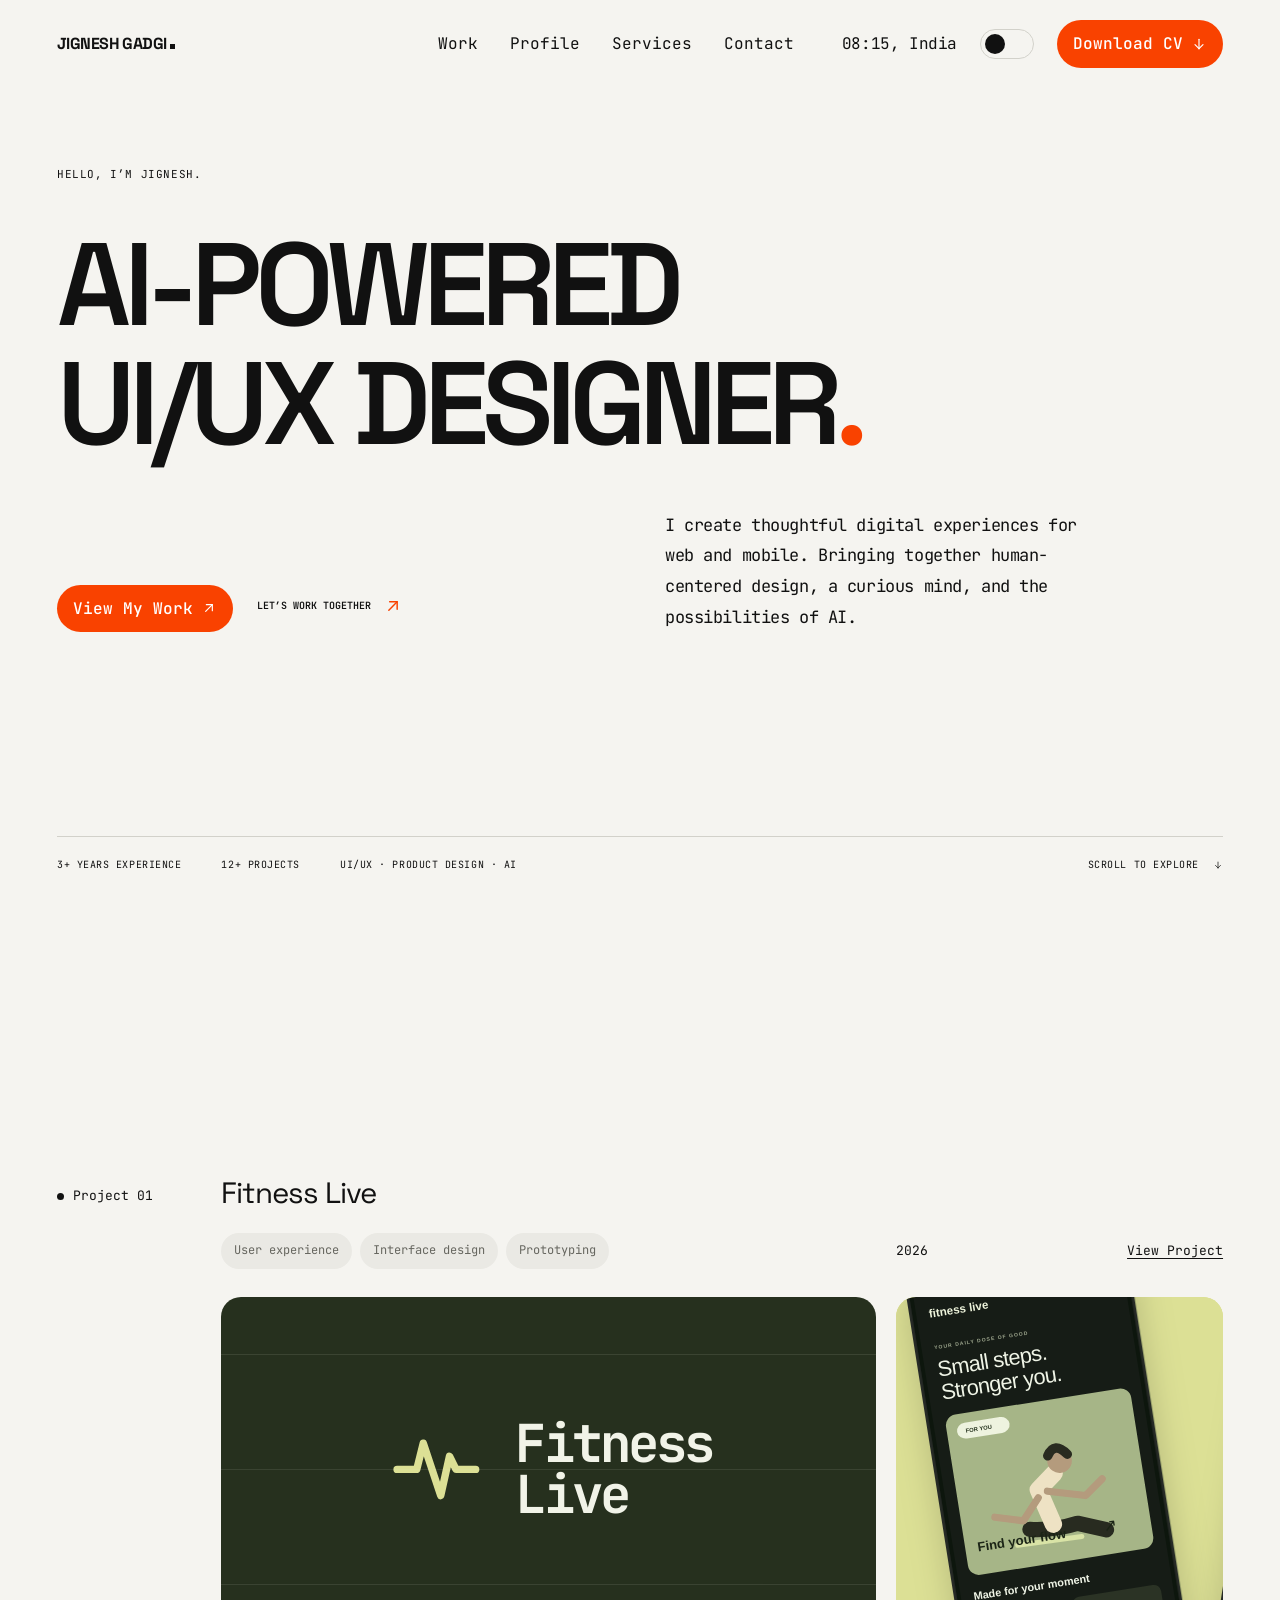
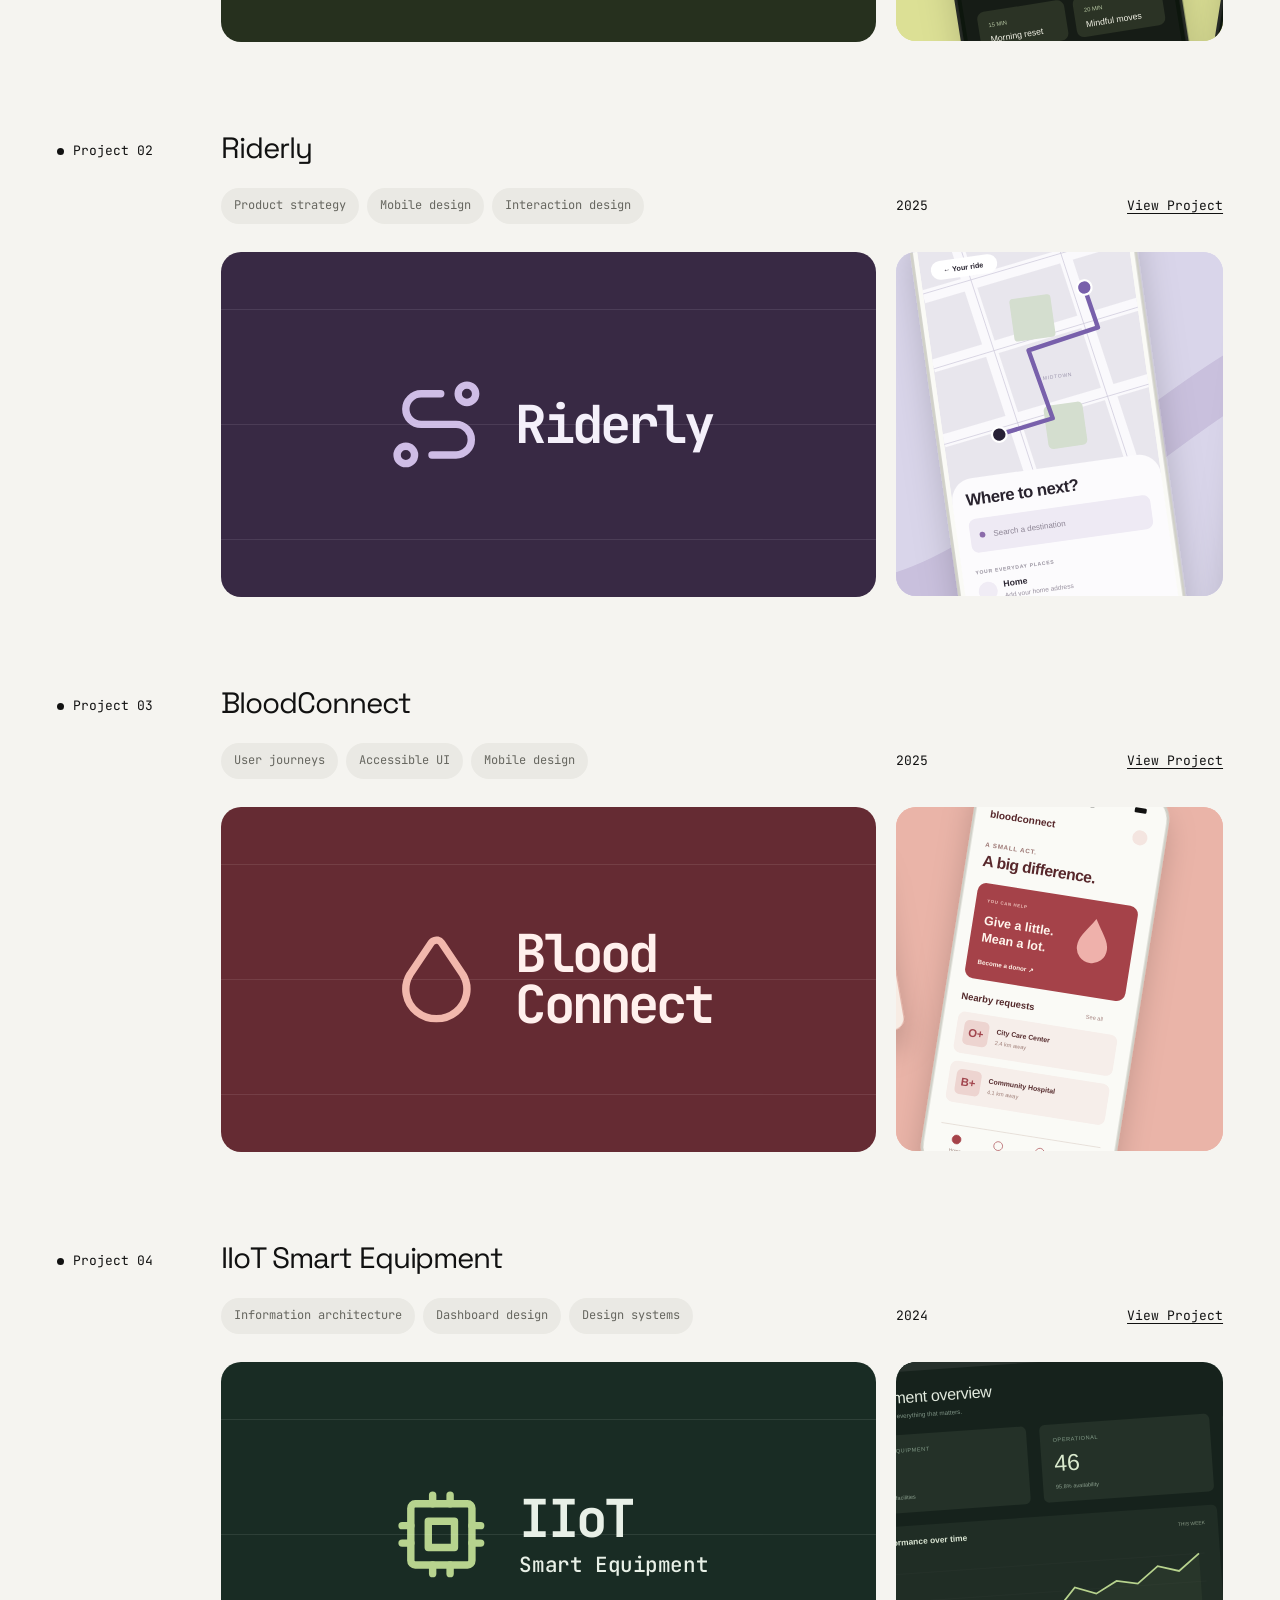
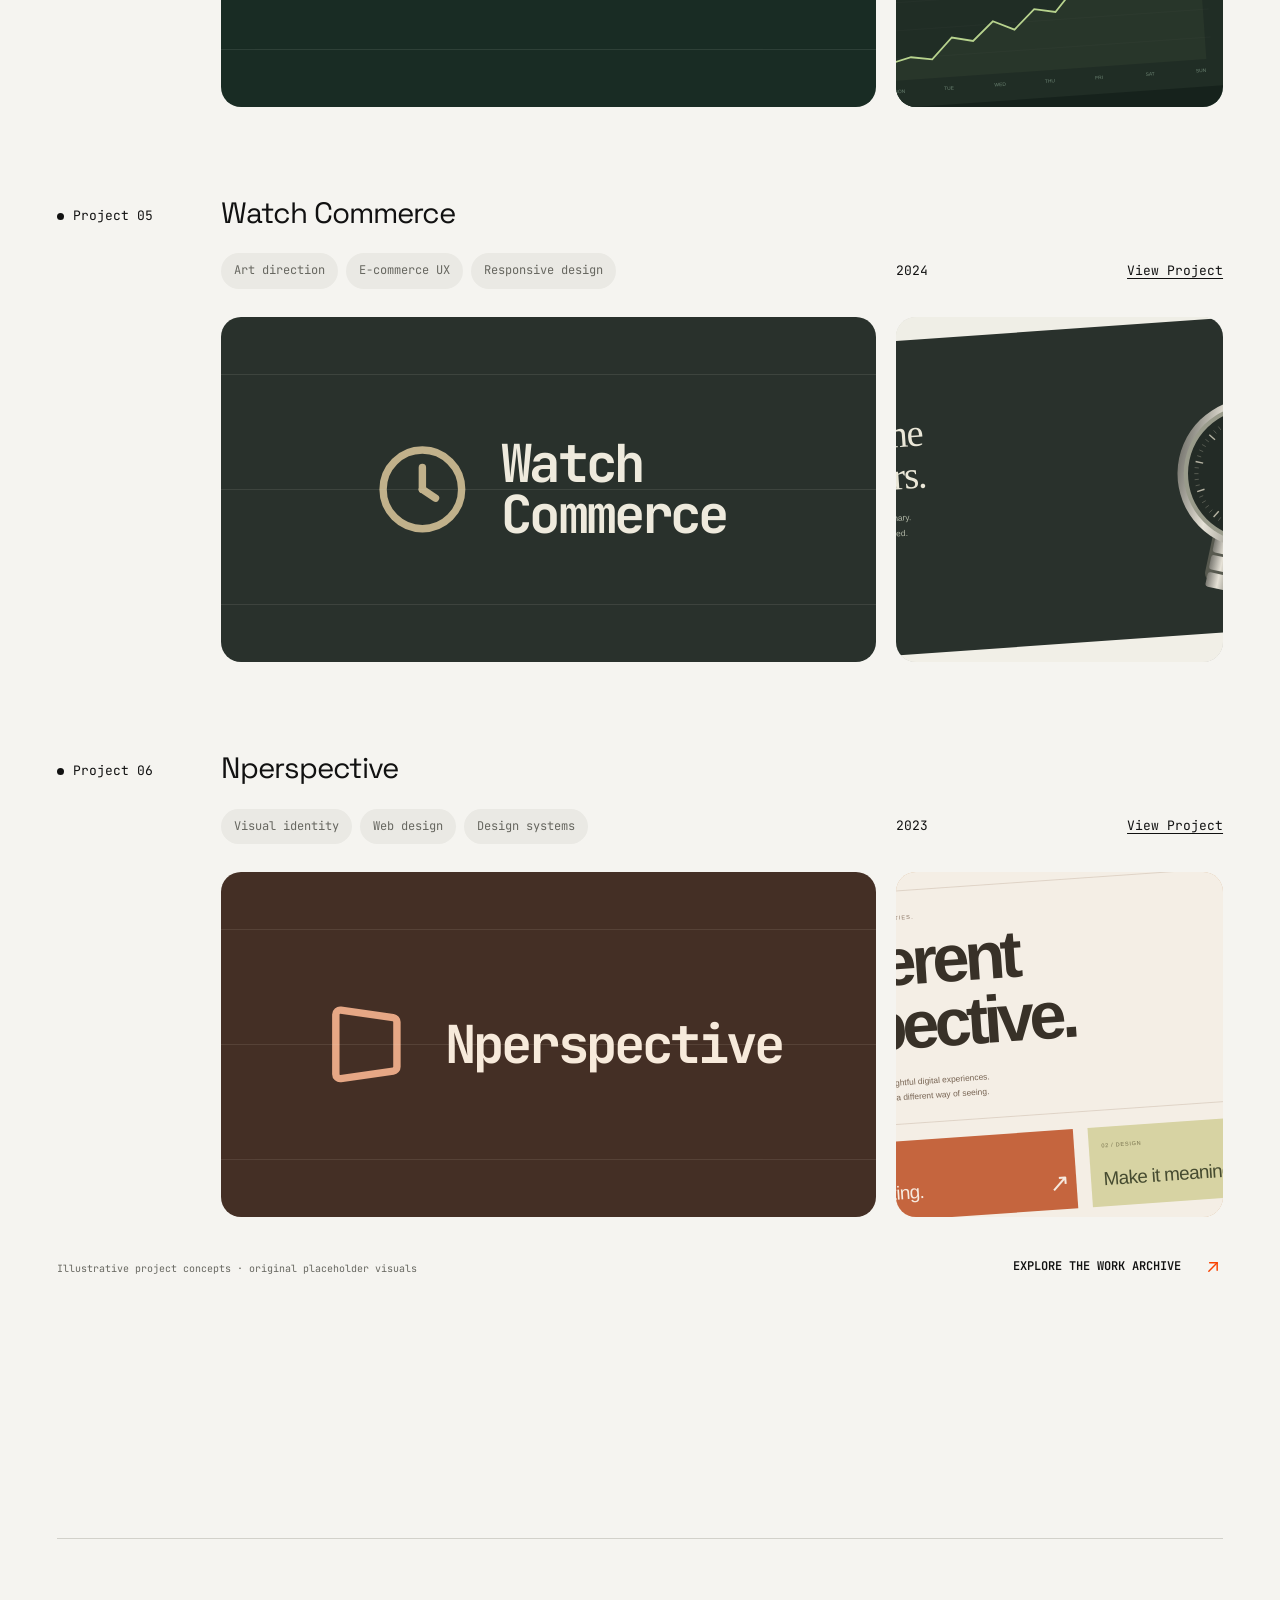
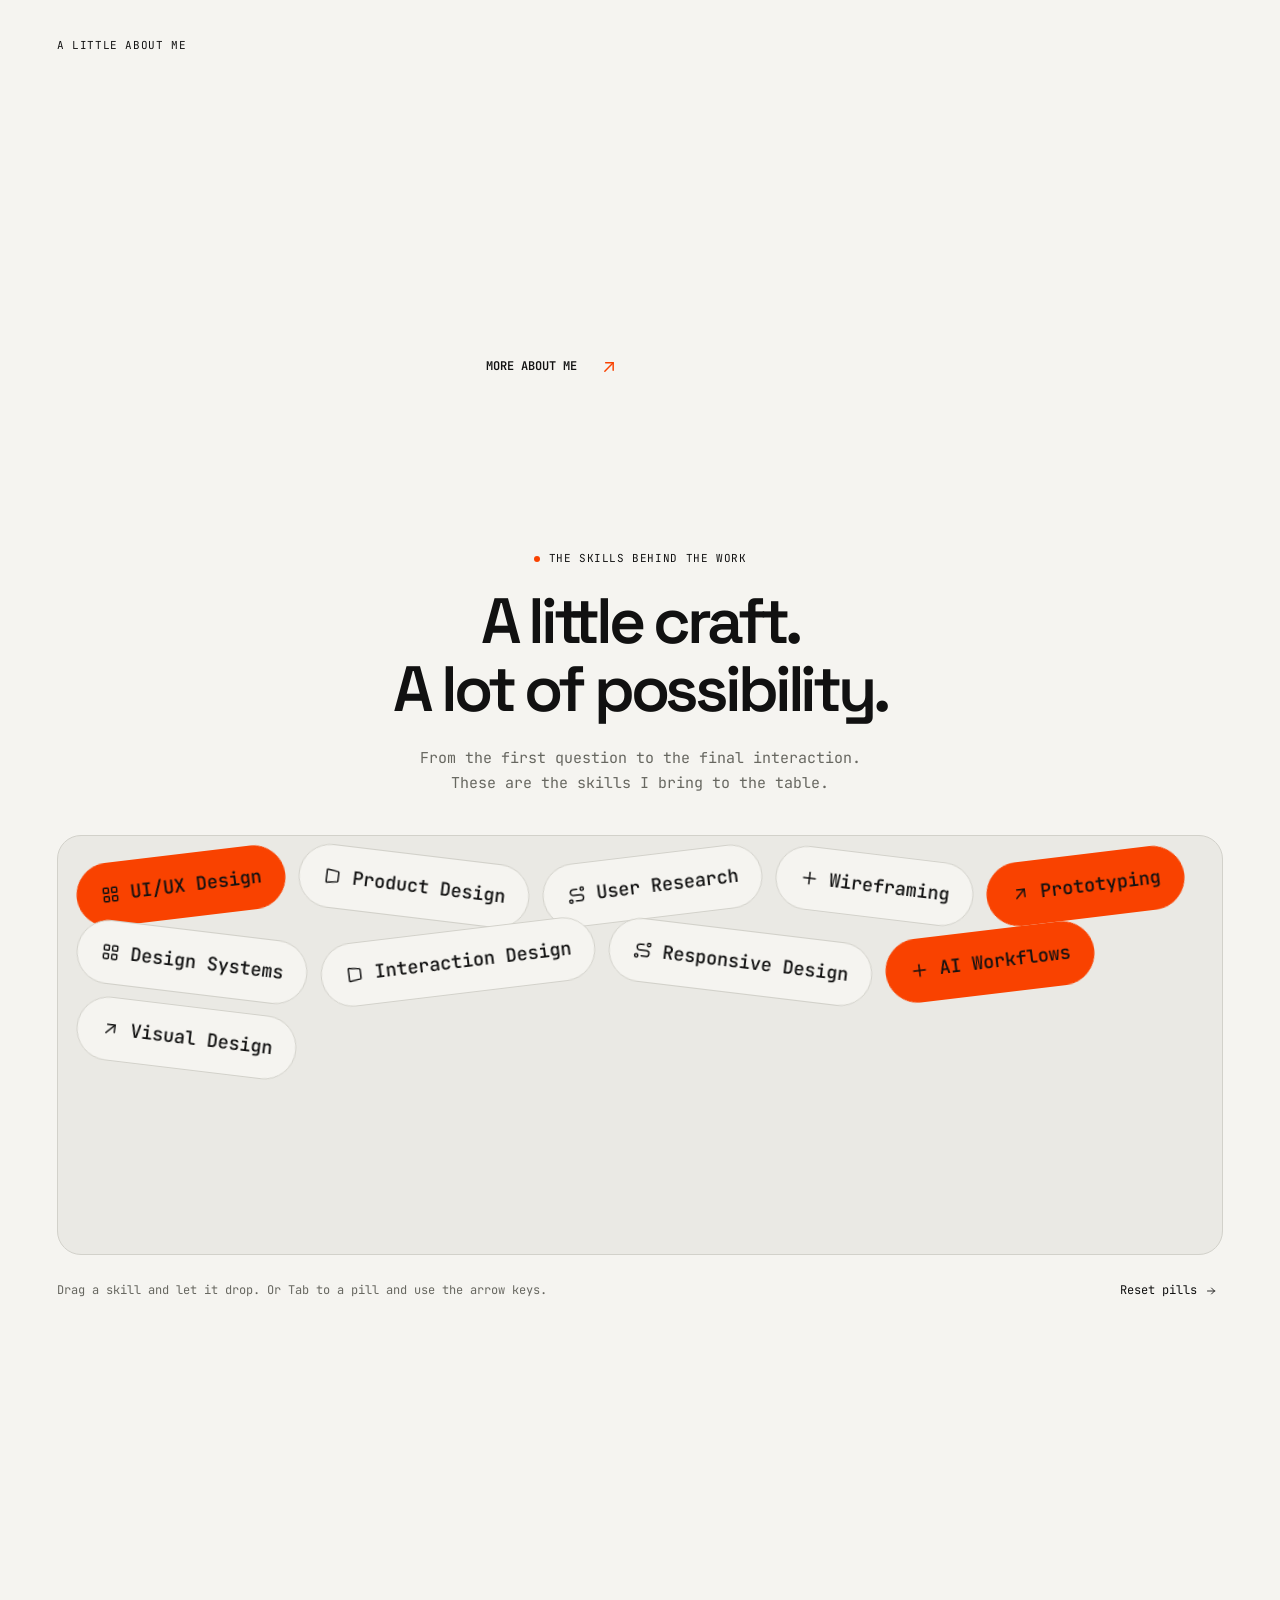
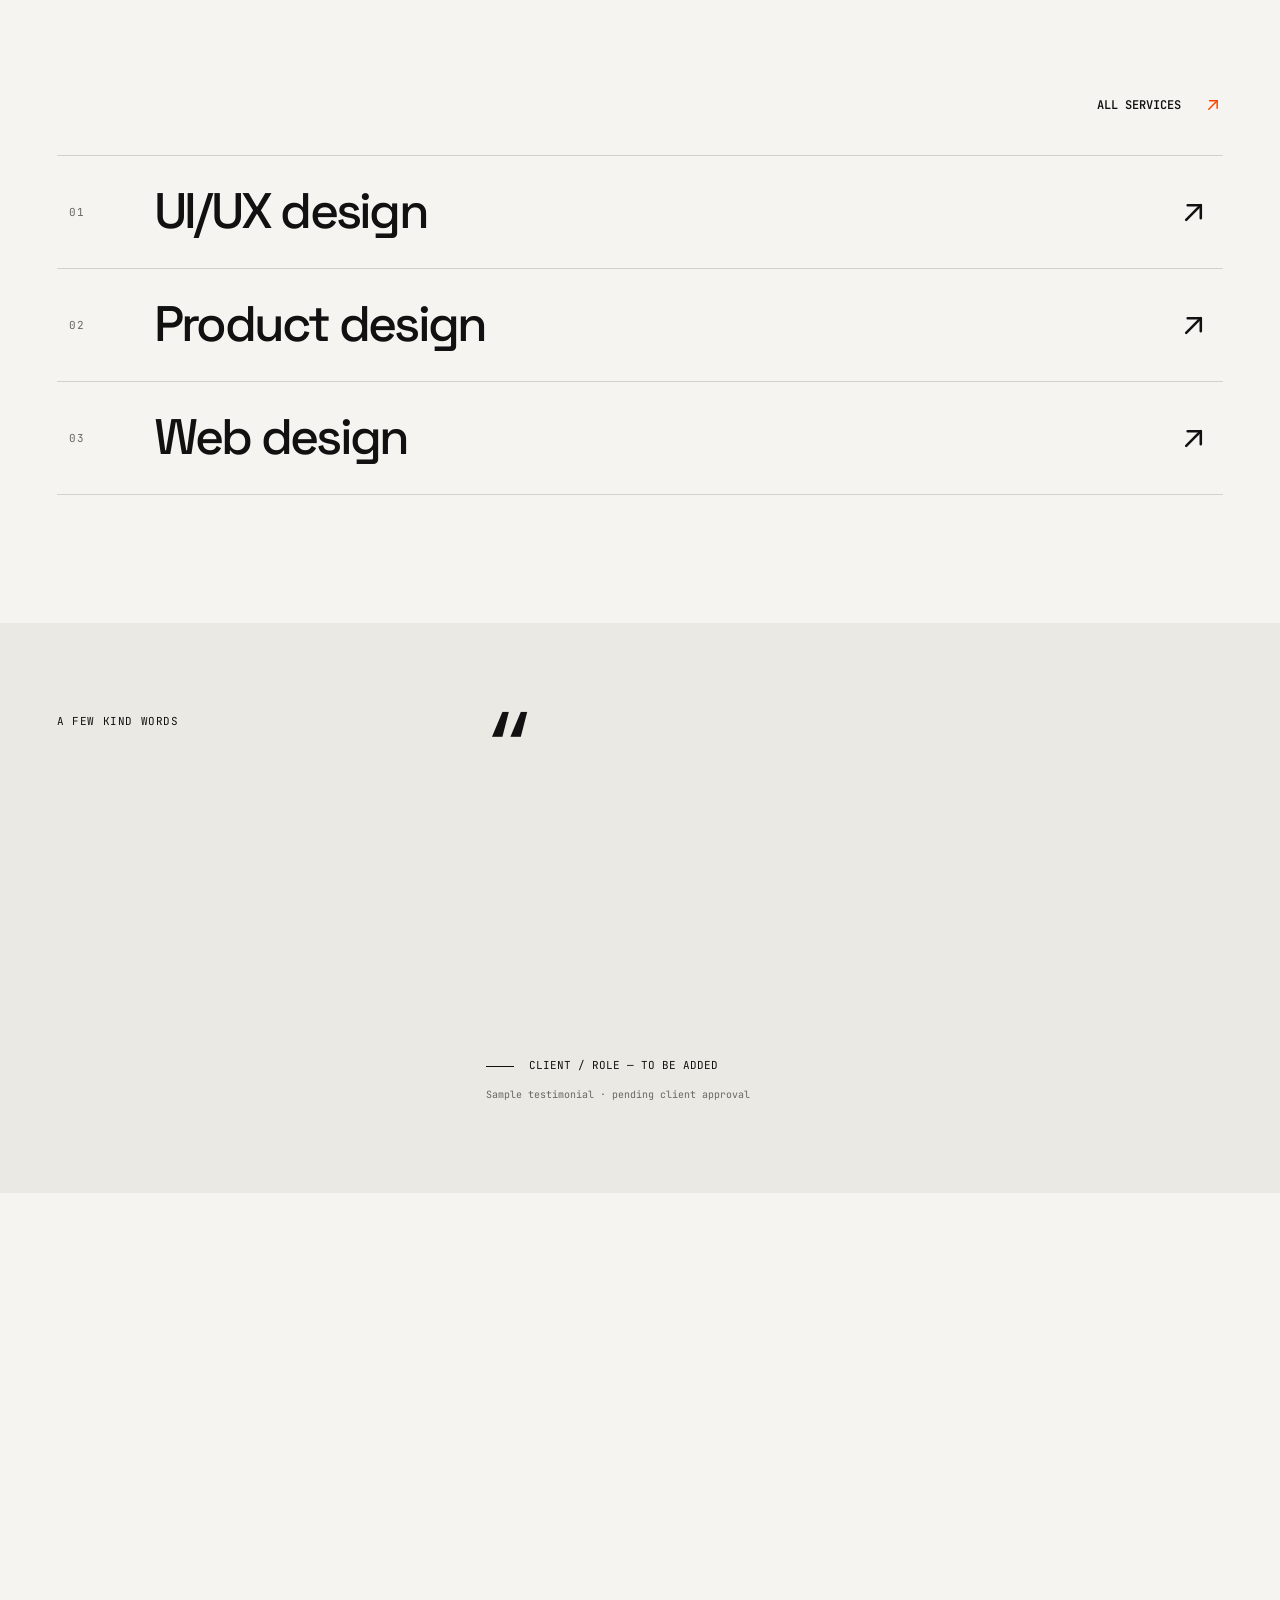
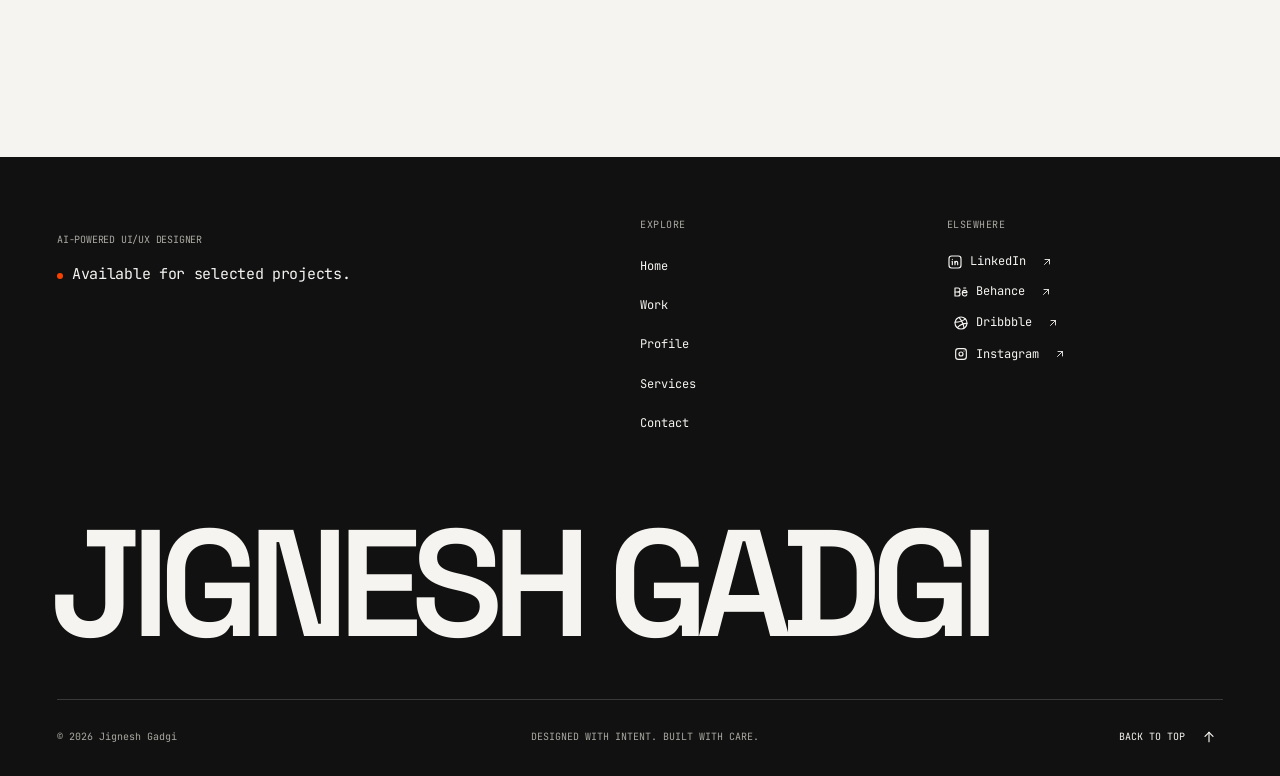
==== commit 4a966a50: "CTA" ====
--- a/index.html
+++ b/index.html
@@ -38,7 +38,7 @@
   <path d="M12 5l0 14" />
   <path d="M5 12l14 0" />
 </svg></span> MENU</button></div></header>
-  <div class="mobile-menu" id="mobile-menu" hidden><nav aria-label="Mobile navigation"><a class="mobile-link" href="work.html"><span>Work</span><span class="eyebrow">01</span></a><a class="mobile-link" href="profile.html"><span>Profile</span><span class="eyebrow">02</span></a><a class="mobile-link" href="services.html"><span>Services</span><span class="eyebrow">03</span></a><a class="mobile-link" href="contact.html"><span>Contact</span><span class="eyebrow">04</span></a></nav><div class="mobile-menu-bottom"><p class="eyebrow"><span class="dot"></span>AVAILABLE FOR<br>SELECTED PROJECTS</p><p class="eyebrow">THOUGHTFUL DESIGN.<br>HUMAN AT HEART.</p></div></div><div class="loader" aria-hidden="true"><span class="loader-mark">JG<span style="color:var(--accent)">.</span></span><div class="loader-bottom"><span class="eyebrow">THOUGHTFUL DESIGN. HUMAN AT HEART.</span><span class="eyebrow"><span class="loader-count">000</span> / 100</span></div><div class="loader-line"></div></div><div class="page-wipe" aria-hidden="true">JG.</div><div class="cursor" aria-hidden="true"></div><main id="main" tabindex="-1"><section class="hero container"><div class="hero-topline"><p class="eyebrow ">HELLO, I’M JIGNESH.</p></div><h1 class="hero-title"><span class="line-mask"><span class="line-inner">AI-POWERED</span></span><span class="line-mask"><span class="line-inner">UI/UX DESIGNER<span style="color:var(--accent)">.</span></span></span></h1><div class="hero-bottom"><div class="hero-actions"><a class="button button-primary" href="work.html" data-magnetic>VIEW MY WORK<span class="arrow" aria-hidden="true"><svg aria-hidden="true" focusable="false"
+  <div class="mobile-menu" id="mobile-menu" hidden><nav aria-label="Mobile navigation"><a class="mobile-link" href="work.html"><span>Work</span><span class="eyebrow">01</span></a><a class="mobile-link" href="profile.html"><span>Profile</span><span class="eyebrow">02</span></a><a class="mobile-link" href="services.html"><span>Services</span><span class="eyebrow">03</span></a><a class="mobile-link" href="contact.html"><span>Contact</span><span class="eyebrow">04</span></a></nav><div class="mobile-menu-bottom"><p class="eyebrow"><span class="dot"></span>AVAILABLE FOR<br>SELECTED PROJECTS</p><p class="eyebrow">THOUGHTFUL DESIGN.<br>HUMAN AT HEART.</p></div></div><div class="loader" aria-hidden="true"><span class="loader-mark">JG<span style="color:var(--accent)">.</span></span><div class="loader-bottom"><span class="eyebrow">THOUGHTFUL DESIGN. HUMAN AT HEART.</span><span class="eyebrow"><span class="loader-count">000</span> / 100</span></div><div class="loader-line"></div></div><div class="page-wipe" aria-hidden="true">JG.</div><div class="cursor" aria-hidden="true"></div><main id="main" tabindex="-1"><section class="hero container"><div class="hero-topline"><p class="eyebrow ">HELLO, I’M JIGNESH.</p></div><h1 class="hero-title"><span class="line-mask"><span class="line-inner">AI-POWERED</span></span><span class="line-mask"><span class="line-inner">UI/UX DESIGNER<span style="color:var(--accent)">.</span></span></span></h1><div class="hero-bottom"><div class="hero-actions"><a class="button button-primary" href="work.html" data-magnetic>View My Work<span class="arrow" aria-hidden="true"><svg aria-hidden="true" focusable="false"
   xmlns="http://www.w3.org/2000/svg"
   width="24"
   height="24"
--- a/css/variables.css
+++ b/css/variables.css
@@ -1,7 +1,5 @@
-﻿@font-face { font-family: 'DM Sans'; src: url('../assets/fonts/dm-sans-regular.woff2') format('woff2'); font-weight: 400; font-style: normal; font-display: swap; }
-@font-face { font-family: 'DM Sans'; src: url('../assets/fonts/dm-sans-medium.woff2') format('woff2'); font-weight: 500; font-style: normal; font-display: swap; }
-@font-face { font-family: 'DM Sans'; src: url('../assets/fonts/dm-sans-semibold.woff2') format('woff2'); font-weight: 600; font-style: normal; font-display: swap; }
-@font-face { font-family: 'DM Sans'; src: url('../assets/fonts/dm-sans-bold.woff2') format('woff2'); font-weight: 700; font-style: normal; font-display: swap; }
+﻿@font-face { font-family: 'Space Grotesk'; src: url('../assets/fonts/space-grotesk-latin.woff2') format('woff2'); font-weight: 300 700; font-style: normal; font-display: swap; }
+@font-face { font-family: 'JetBrains Mono'; src: url('../assets/fonts/jetbrains-mono-latin.woff2') format('woff2'); font-weight: 100 800; font-style: normal; font-display: swap; }
 
 :root {
     --font-heading: 'Space Grotesk', Arial, Helvetica, sans-serif;
--- a/css/global.css
+++ b/css/global.css
@@ -1,7 +1,8 @@
+﻿h1, h2, h3, h4, h5, h6, .page-title, .section-heading, .wordmark, .footer-name, .loader-mark, .page-wipe { font-family: var(--font-heading); }
 body {
     background: var(--paper);
     color: var(--ink);
-    font-family: var(--font-sans);
+    font-family: var(--font-body);
     font-size: 16px;
     line-height: 1.6;
     -webkit-font-smoothing: antialiased
@@ -49,7 +50,7 @@
 }
 
 .eyebrow {
-    font-family: var(--font-sans);
+    font-family: var(--font-body);
     font-size: 11px;
     font-weight: 400;
     letter-spacing: .055em;
@@ -73,7 +74,7 @@
 
 .arrow {
     display: inline-block;
-    font-family: Arial, sans-serif;
+    font-family: var(--font-body);
     font-weight: 400
 }
 
@@ -105,7 +106,7 @@
 .section-index {
     vertical-align: top;
     display: inline-block;
-    font-family: var(--font-sans);
+    font-family: var(--font-body);
     font-size: 13px;
     letter-spacing: 0;
     margin: 10px 0 0 10px
@@ -307,7 +308,7 @@
     color: var(--paper);
     align-items: center;
     justify-content: center;
-    font: 10px Manrope, Arial, sans-serif;
+    font: 10px var(--font-body);
     opacity: 0
 }
 
--- a/css/hero.css
+++ b/css/hero.css
@@ -1 +1 @@
-.hero{position:relative;min-height:min(960px,100svh);padding-top:clamp(145px,13vw,190px);padding-bottom:28px;display:flex;flex-direction:column}.hero-topline{display:flex;justify-content:space-between;align-items:center;margin-bottom:42px}.hero-topline .edition{color:var(--muted);font-size:10px}.hero-title{font-size:clamp(65px,9.15vw,132px);font-weight:600;line-height:1.02;letter-spacing:-.06em;position:relative;z-index:1;width:max-content;max-width:100%}.hero-title .outline-word{color:var(--muted)}.hero-bottom{display:grid;grid-template-columns:1fr 1fr;align-items:end;gap:50px;margin-top:46px;margin-bottom:64px}.hero-description{font-size:17px;line-height:1.8;max-width:450px;letter-spacing:-.025em}.hero-actions{display:flex;align-items:center;gap:24px;flex-wrap:wrap}.hero-actions .text-link{font-size:10px;gap:12px}.hero-meta{display:flex;justify-content:space-between;align-items:center;border-top:1px solid var(--line);padding-top:20px;margin-top:auto;gap:20px}.hero-meta-group{display:flex;gap:40px}.hero-meta .eyebrow{font-size:10px}.hero-meta .scroll-cue{display:flex;gap:14px;align-items:center}.hero-art{position:absolute;right:var(--gutter);top:180px;width:260px;height:240px;pointer-events:none}.hero-art canvas{width:100%;height:100%;position:absolute;inset:0}.hero-art .art-fallback{width:100%;height:100%;object-fit:contain;opacity:.5}.hero-art.ready .art-fallback{display:none}.art-caption{position:absolute;bottom:2px;right:0;font-size:8px;letter-spacing:.12em;color:var(--muted)}.home-work{padding-top:100px}.intro-statement{padding-top:90px;border-top:1px solid var(--line)}.intro-statement .large-copy{max-width:900px}.intro-statement .text-link{margin-top:35px}.intro-statement .eyebrow{margin-top:8px}.testimonial{background:var(--secondary);padding-block:90px}.testimonial-inner{display:grid;grid-template-columns:1fr 2fr;gap:60px}.testimonial blockquote{font-size:clamp(27px,3.3vw,45px);line-height:1.35;letter-spacing:-.045em}.quote-mark{font-size:80px;line-height:.8;margin-bottom:22px;display:block;font-family: var(--font-sans)}.quote-credit{display:flex;align-items:center;gap:15px;margin-top:30px;font-size:11px}.quote-credit::before{content:'';height:1px;width:28px;background:var(--ink)}.quote-label{font-size:10px;color:var(--muted);margin-top:12px}
+﻿.hero{position:relative;min-height:min(960px,100svh);padding-top:clamp(145px,13vw,190px);padding-bottom:28px;display:flex;flex-direction:column}.hero-topline{display:flex;justify-content:space-between;align-items:center;margin-bottom:42px}.hero-topline .edition{color:var(--muted);font-size:10px}.hero-title{font-size:clamp(65px,9.15vw,132px);font-weight:600;line-height:1.02;letter-spacing:-.06em;position:relative;z-index:1;width:max-content;max-width:100%}.hero-title .outline-word{color:var(--muted)}.hero-bottom{display:grid;grid-template-columns:1fr 1fr;align-items:end;gap:50px;margin-top:46px;margin-bottom:64px}.hero-description{font-size:17px;line-height:1.8;max-width:450px;letter-spacing:-.025em}.hero-actions{display:flex;align-items:center;gap:24px;flex-wrap:wrap}.hero-actions .text-link{font-size:10px;gap:12px}.hero-meta{display:flex;justify-content:space-between;align-items:center;border-top:1px solid var(--line);padding-top:20px;margin-top:auto;gap:20px}.hero-meta-group{display:flex;gap:40px}.hero-meta .eyebrow{font-size:10px}.hero-meta .scroll-cue{display:flex;gap:14px;align-items:center}.hero-art{position:absolute;right:var(--gutter);top:180px;width:260px;height:240px;pointer-events:none}.hero-art canvas{width:100%;height:100%;position:absolute;inset:0}.hero-art .art-fallback{width:100%;height:100%;object-fit:contain;opacity:.5}.hero-art.ready .art-fallback{display:none}.art-caption{position:absolute;bottom:2px;right:0;font-size:8px;letter-spacing:.12em;color:var(--muted)}.home-work{padding-top:100px}.intro-statement{padding-top:90px;border-top:1px solid var(--line)}.intro-statement .large-copy{max-width:900px}.intro-statement .text-link{margin-top:35px}.intro-statement .eyebrow{margin-top:8px}.testimonial{background:var(--secondary);padding-block:90px}.testimonial-inner{display:grid;grid-template-columns:1fr 2fr;gap:60px}.testimonial blockquote{font-size:clamp(27px,3.3vw,45px);line-height:1.35;letter-spacing:-.045em}.quote-mark{font-size:80px;line-height:.8;margin-bottom:22px;display:block;font-family: var(--font-body)}.quote-credit{display:flex;align-items:center;gap:15px;margin-top:30px;font-size:11px}.quote-credit::before{content:'';height:1px;width:28px;background:var(--ink)}.quote-label{font-size:10px;color:var(--muted);margin-top:12px}
--- a/css/projects.css
+++ b/css/projects.css
@@ -1,4 +1,4 @@
-.project-grid{display:grid;grid-template-columns:1fr 1fr;gap:65px 24px}.project-card{min-width:0}.project-link{display:block}.project-visual{position:relative;overflow:hidden;background:var(--secondary);aspect-ratio:1.32}.project-visual img{height:100%;width:100%;object-fit:cover;transition:filter .5s}.project-image-motion{height:100%;width:100%}.project-badge{position:absolute;top:20px;left:20px;font-size:9px;letter-spacing:.025em;background:var(--paper);border-radius:20px;padding:7px 12px}.project-open{position:absolute;right:20px;bottom:20px;width:38px;height:38px;display:grid;place-items:center;background:var(--paper);border-radius:50%;font-size:20px;transform:translateY(65px);transition:transform .4s var(--ease)}.project-link:hover .project-open,.project-link:focus-visible .project-open{transform:translateY(0)}.project-caption{padding-top:20px;border-bottom:1px solid var(--line);padding-bottom:21px;position:relative}.project-caption::after{content:'';position:absolute;bottom:-1px;left:0;width:100%;height:1px;background:var(--ink);transform:scaleX(0);transform-origin:left;transition:transform .6s var(--ease)}.project-link:hover .project-caption::after{transform:scaleX(1)}.project-heading{display:flex;align-items:baseline;justify-content:space-between;gap:15px}.project-heading h3{font-size:clamp(24px,2.4vw,35px);line-height:1.2;letter-spacing:-.055em;font-weight:600}.project-heading>.arrow{font-size:25px}.project-subline{display:flex;align-items:center;justify-content:space-between;gap:16px;margin-top:12px;color:var(--muted);font-size:10px}.project-description{font-size:12px;color:var(--muted);margin-top:10px}.project-services{margin-top:13px;font-size:9px;color:var(--muted)}.project-number{font-family: var(--font-sans);font-size:11px;margin-right:12px;vertical-align:middle;letter-spacing:0;color:var(--muted)}.archive-bottom{display:flex;justify-content:space-between;align-items:center;padding-top:40px}.archive-bottom .notice{font-size:10px}.view-toggle{display:flex;gap:4px;border:1px solid var(--line);border-radius:40px;padding:4px;flex-shrink:0}.view-toggle button{border-radius:30px;display:flex;align-items:center;gap:9px;padding:10px 17px;font-size:10px}.view-toggle button[aria-pressed=true]{background:var(--ink);color:var(--paper)}.view-toggle svg{width:12px;height:12px}.archive-controls{display:flex;align-items:center;justify-content:space-between;padding:24px 0;border-top:1px solid var(--line);margin-bottom:24px}.archive-controls .eyebrow{color:var(--muted)}.project-grid.is-list{grid-template-columns:1fr;gap:0}.is-list .project-link{display:grid;grid-template-columns:170px 1fr;gap:35px;align-items:center;padding:25px 0;border-bottom:1px solid var(--line)}.is-list .project-visual{aspect-ratio:1.5}.is-list .project-badge,.is-list .project-open{display:none}.is-list .project-caption{border:0;padding:0}.is-list .project-heading h3{font-size:clamp(28px,4vw,54px)}.is-list .project-description,.is-list .project-services{display:none}.is-list .project-subline{margin-top:15px}.project-intro{padding-top:162px;padding-bottom:55px}.back-link{margin-bottom:38px}.project-intro h1{font-size:clamp(52px,7.7vw,110px);line-height:1.05;letter-spacing:-.065em;font-weight:600}.project-intro .project-lead{font-size:clamp(20px,2.5vw,32px);letter-spacing:-.04em;margin-top:24px}.project-facts{display:grid;grid-template-columns:1fr 1fr 2fr;gap:28px;border-top:1px solid var(--line);padding-top:25px;margin-top:48px}.project-facts dt{margin-bottom:10px;color:var(--muted)}.project-facts dd{font-size:12px}.case-hero{overflow:hidden;background:var(--secondary)}.case-hero img{width:100%;height:auto;aspect-ratio:1.65;object-fit:cover}.case-section{display:grid;grid-template-columns:1fr 2fr;gap:60px;padding:75px 0;border-bottom:1px solid var(--line)}.case-section h2{font-size:clamp(27px,3vw,40px);font-weight:500;letter-spacing:-.045em;line-height:1.25;margin-bottom:20px}.case-section p{font-size:17px;line-height:1.9;color:var(--muted);max-width:690px}.case-principles{display:grid;grid-template-columns:repeat(3,1fr);gap:30px;padding:60px 0 90px}.case-principles article{border-top:1px solid var(--ink);padding-top:20px}.case-principles h3{font-size:23px;font-weight:500;letter-spacing:-.04em;line-height:1.4;margin-top:28px}.next-project{background:var(--secondary);padding-block:65px}.next-project-link{display:flex;justify-content:space-between;align-items:center;margin-top:22px}.next-project h2{font-size:clamp(36px,6vw,80px);line-height:1.1;letter-spacing:-.06em;font-weight:500}.next-project .arrow{font-size:60px}
+﻿.project-grid{display:grid;grid-template-columns:1fr 1fr;gap:65px 24px}.project-card{min-width:0}.project-link{display:block}.project-visual{position:relative;overflow:hidden;background:var(--secondary);aspect-ratio:1.32}.project-visual img{height:100%;width:100%;object-fit:cover;transition:filter .5s}.project-image-motion{height:100%;width:100%}.project-badge{position:absolute;top:20px;left:20px;font-size:9px;letter-spacing:.025em;background:var(--paper);border-radius:20px;padding:7px 12px}.project-open{position:absolute;right:20px;bottom:20px;width:38px;height:38px;display:grid;place-items:center;background:var(--paper);border-radius:50%;font-size:20px;transform:translateY(65px);transition:transform .4s var(--ease)}.project-link:hover .project-open,.project-link:focus-visible .project-open{transform:translateY(0)}.project-caption{padding-top:20px;border-bottom:1px solid var(--line);padding-bottom:21px;position:relative}.project-caption::after{content:'';position:absolute;bottom:-1px;left:0;width:100%;height:1px;background:var(--ink);transform:scaleX(0);transform-origin:left;transition:transform .6s var(--ease)}.project-link:hover .project-caption::after{transform:scaleX(1)}.project-heading{display:flex;align-items:baseline;justify-content:space-between;gap:15px}.project-heading h3{font-size:clamp(24px,2.4vw,35px);line-height:1.2;letter-spacing:-.055em;font-weight:600}.project-heading>.arrow{font-size:25px}.project-subline{display:flex;align-items:center;justify-content:space-between;gap:16px;margin-top:12px;color:var(--muted);font-size:10px}.project-description{font-size:12px;color:var(--muted);margin-top:10px}.project-services{margin-top:13px;font-size:9px;color:var(--muted)}.project-number{font-family: var(--font-body);font-size:11px;margin-right:12px;vertical-align:middle;letter-spacing:0;color:var(--muted)}.archive-bottom{display:flex;justify-content:space-between;align-items:center;padding-top:40px}.archive-bottom .notice{font-size:10px}.view-toggle{display:flex;gap:4px;border:1px solid var(--line);border-radius:40px;padding:4px;flex-shrink:0}.view-toggle button{border-radius:30px;display:flex;align-items:center;gap:9px;padding:10px 17px;font-size:10px}.view-toggle button[aria-pressed=true]{background:var(--ink);color:var(--paper)}.view-toggle svg{width:12px;height:12px}.archive-controls{display:flex;align-items:center;justify-content:space-between;padding:24px 0;border-top:1px solid var(--line);margin-bottom:24px}.archive-controls .eyebrow{color:var(--muted)}.project-grid.is-list{grid-template-columns:1fr;gap:0}.is-list .project-link{display:grid;grid-template-columns:170px 1fr;gap:35px;align-items:center;padding:25px 0;border-bottom:1px solid var(--line)}.is-list .project-visual{aspect-ratio:1.5}.is-list .project-badge,.is-list .project-open{display:none}.is-list .project-caption{border:0;padding:0}.is-list .project-heading h3{font-size:clamp(28px,4vw,54px)}.is-list .project-description,.is-list .project-services{display:none}.is-list .project-subline{margin-top:15px}.project-intro{padding-top:162px;padding-bottom:55px}.back-link{margin-bottom:38px}.project-intro h1{font-size:clamp(52px,7.7vw,110px);line-height:1.05;letter-spacing:-.065em;font-weight:600}.project-intro .project-lead{font-size:clamp(20px,2.5vw,32px);letter-spacing:-.04em;margin-top:24px}.project-facts{display:grid;grid-template-columns:1fr 1fr 2fr;gap:28px;border-top:1px solid var(--line);padding-top:25px;margin-top:48px}.project-facts dt{margin-bottom:10px;color:var(--muted)}.project-facts dd{font-size:12px}.case-hero{overflow:hidden;background:var(--secondary)}.case-hero img{width:100%;height:auto;aspect-ratio:1.65;object-fit:cover}.case-section{display:grid;grid-template-columns:1fr 2fr;gap:60px;padding:75px 0;border-bottom:1px solid var(--line)}.case-section h2{font-size:clamp(27px,3vw,40px);font-weight:500;letter-spacing:-.045em;line-height:1.25;margin-bottom:20px}.case-section p{font-size:17px;line-height:1.9;color:var(--muted);max-width:690px}.case-principles{display:grid;grid-template-columns:repeat(3,1fr);gap:30px;padding:60px 0 90px}.case-principles article{border-top:1px solid var(--ink);padding-top:20px}.case-principles h3{font-size:23px;font-weight:500;letter-spacing:-.04em;line-height:1.4;margin-top:28px}.next-project{background:var(--secondary);padding-block:65px}.next-project-link{display:flex;justify-content:space-between;align-items:center;margin-top:22px}.next-project h2{font-size:clamp(36px,6vw,80px);line-height:1.1;letter-spacing:-.06em;font-weight:500}.next-project .arrow{font-size:60px}
 
 /* Accessible native dialog, enhanced from an ordinary image link. */
 .image-dialog{width:calc(100% - 40px);max-width:1200px;max-height:92svh;margin:auto;padding:18px;border:0;background:var(--paper);color:var(--ink)}.image-dialog::backdrop{background:rgb(17 17 17 / 85%)}.image-dialog-top{display:flex;justify-content:space-between;align-items:center;gap:20px;margin-bottom:15px}.image-dialog-top .eyebrow{font-size:10px}.image-dialog-top button{display:flex;align-items:center;gap:12px;font-size:10px;min-height:32px}.image-dialog-top button span{font-size:23px}.image-dialog>img{width:100%;max-height:80svh;object-fit:contain}.case-hero>a{display:block}
--- a/css/profile.css
+++ b/css/profile.css
@@ -1,4 +1,4 @@
-.profile-title {
+﻿.profile-title {
     font-size: clamp(46px, 6.7vw, 94px);
     line-height: 1.1;
     letter-spacing: -.065em;
@@ -51,7 +51,7 @@
     position: absolute;
     left: 28px;
     bottom: 25px;
-    font: 9px 'Courier New', monospace;
+    font: 9px var(--font-body);
     letter-spacing: .1em
 }
 
--- a/css/theme.css
+++ b/css/theme.css
@@ -1,13 +1,13 @@
-/* One font family for every part of the interface, including metadata. */
+﻿/* Body typography also applies to controls and metadata. */
 body, button, input, textarea, select, .eyebrow, .section-index,
 .project-number, .cursor, .quote-mark, .profile-art-visual::after {
-  font-family: var(--font-sans);
+  font-family: var(--font-body);
 }
 :root {
   --font-sans: 'DM Sans', Arial, Helvetica, sans-serif;
   --accent: #f94200;
   --accent-hover: #e53c00;
-  --on-accent: #111;
+  --on-accent: #fff;
   --header-background: rgb(245 244 240 / 97%);
   --surface-inverse: #111;
   --text-inverse: #f5f4f0;
@@ -55,9 +55,9 @@
 [data-theme='dark'] .form-field [aria-invalid='true'] { border-color: #ff9874; }
 .toast { background: var(--ink); color: var(--paper); }
 .header-tools { display: flex; gap: 22px; align-items: center; }
-.header-cv { display: inline-flex; align-items: center; justify-content: center; gap: 8px; flex-shrink: 0; min-height: 44px; padding: 11px 16px; border-radius: 100px; background: var(--accent); color: var(--on-accent); font-size: 12px; font-weight: 500; white-space: nowrap; transition: background .2s; }
-.header-cv:hover { background: var(--accent-hover); }
-.header-cv .tabler-icon { width: 16px; height: 16px; }
+.header-cv, .hero-actions .button-primary { display: inline-flex; align-items: center; justify-content: center; gap: 8px; flex-shrink: 0; min-height: 44px; padding: 11px 16px; border: 0; border-radius: 100px; background: var(--accent); color: var(--on-accent); font-size: 16px; font-weight: 500; letter-spacing: normal; white-space: nowrap; transition: background .2s; }
+.header-cv:hover, .hero-actions .button-primary:hover { background: var(--accent-hover); }
+.header-cv .tabler-icon, .hero-actions .button-primary .tabler-icon { width: 16px; height: 16px; }
 @media (min-width: 1024px) and (max-width: 1200px) {
   .header-inner { gap: 16px; }
   .header-tools { gap: 12px; }
@@ -104,3 +104,15 @@
 @media (max-width: 767px) {
   .header-tools .location-clock { top: 76px; }
 }
+
+/* Keep header labels readable at every breakpoint. */
+.site-header .wordmark,
+.site-header .nav-link,
+.site-header .location-clock,
+.site-header .header-cv,
+.site-header .menu-toggle { font-size: 16px; }
+
+@media (max-width: 360px) {
+  .header-inner { gap: 8px; row-gap: 0; }
+  .menu-toggle { margin-left: 0; }
+}
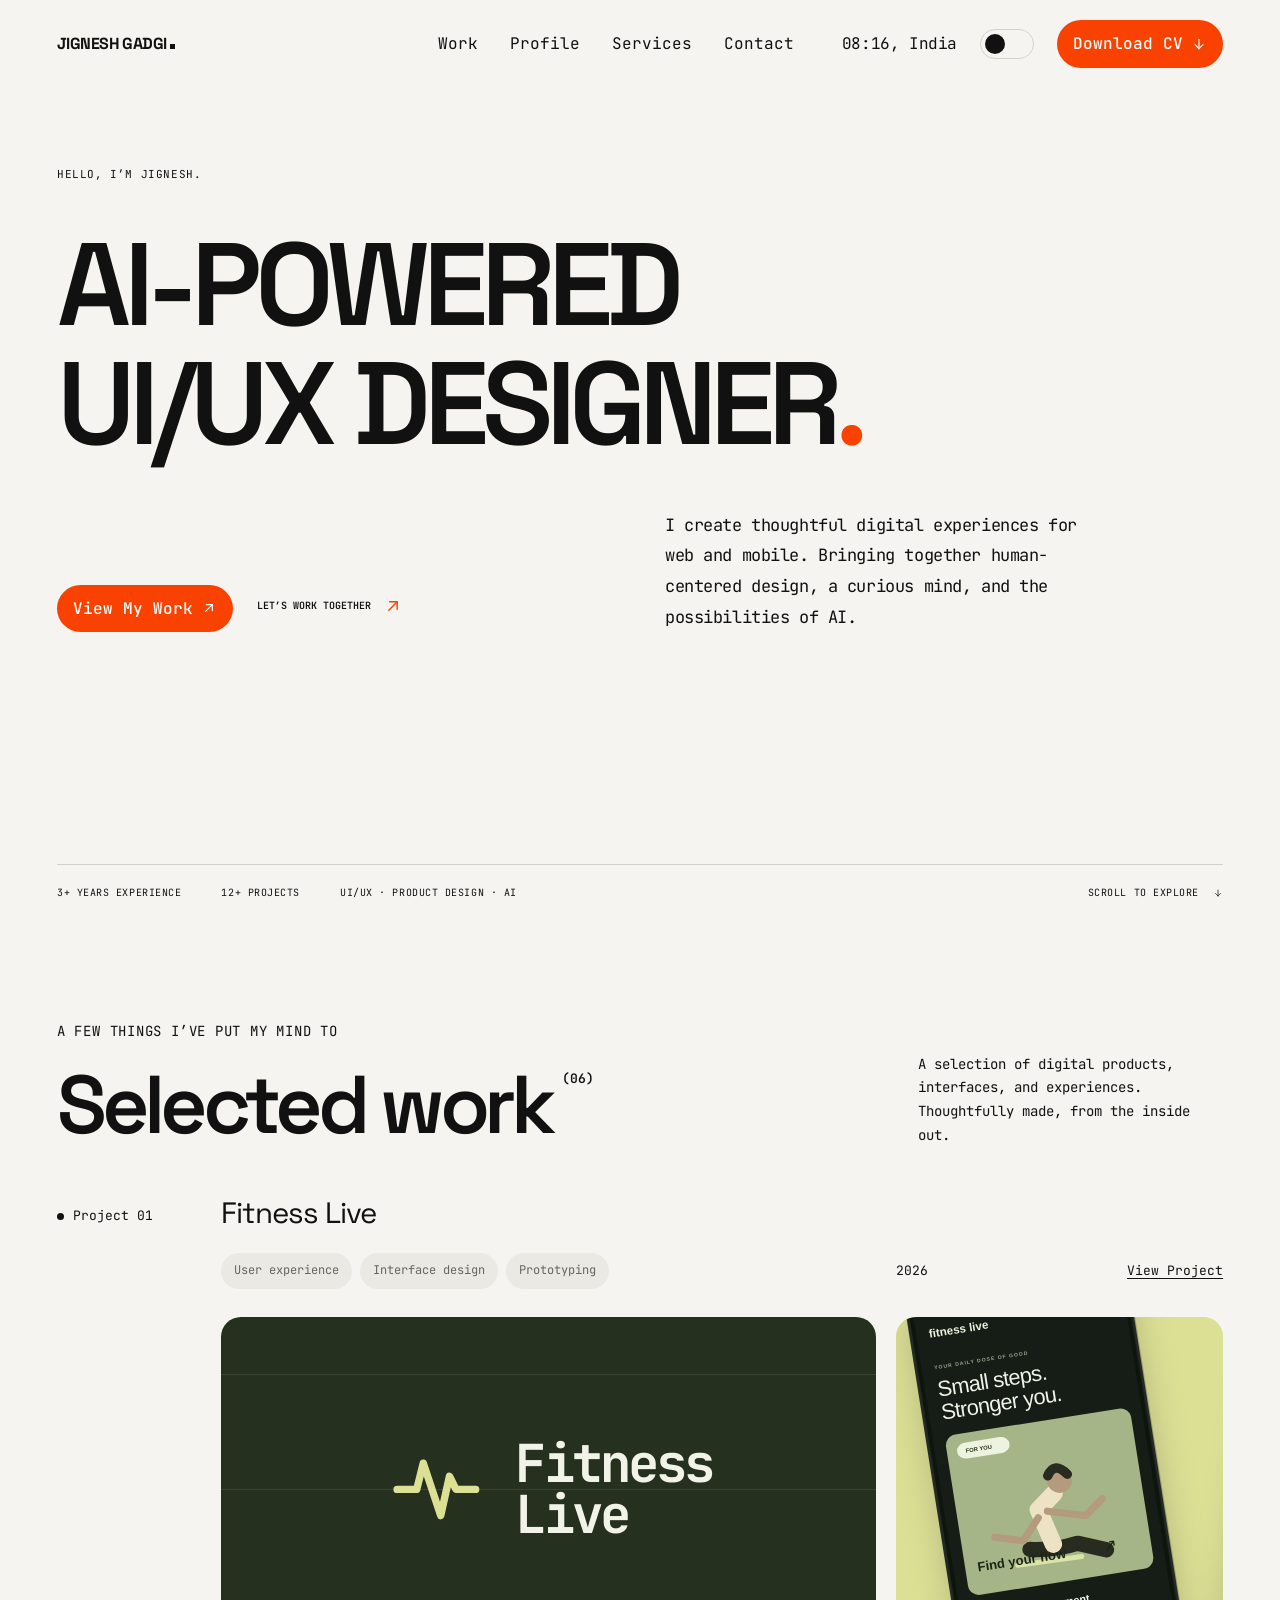
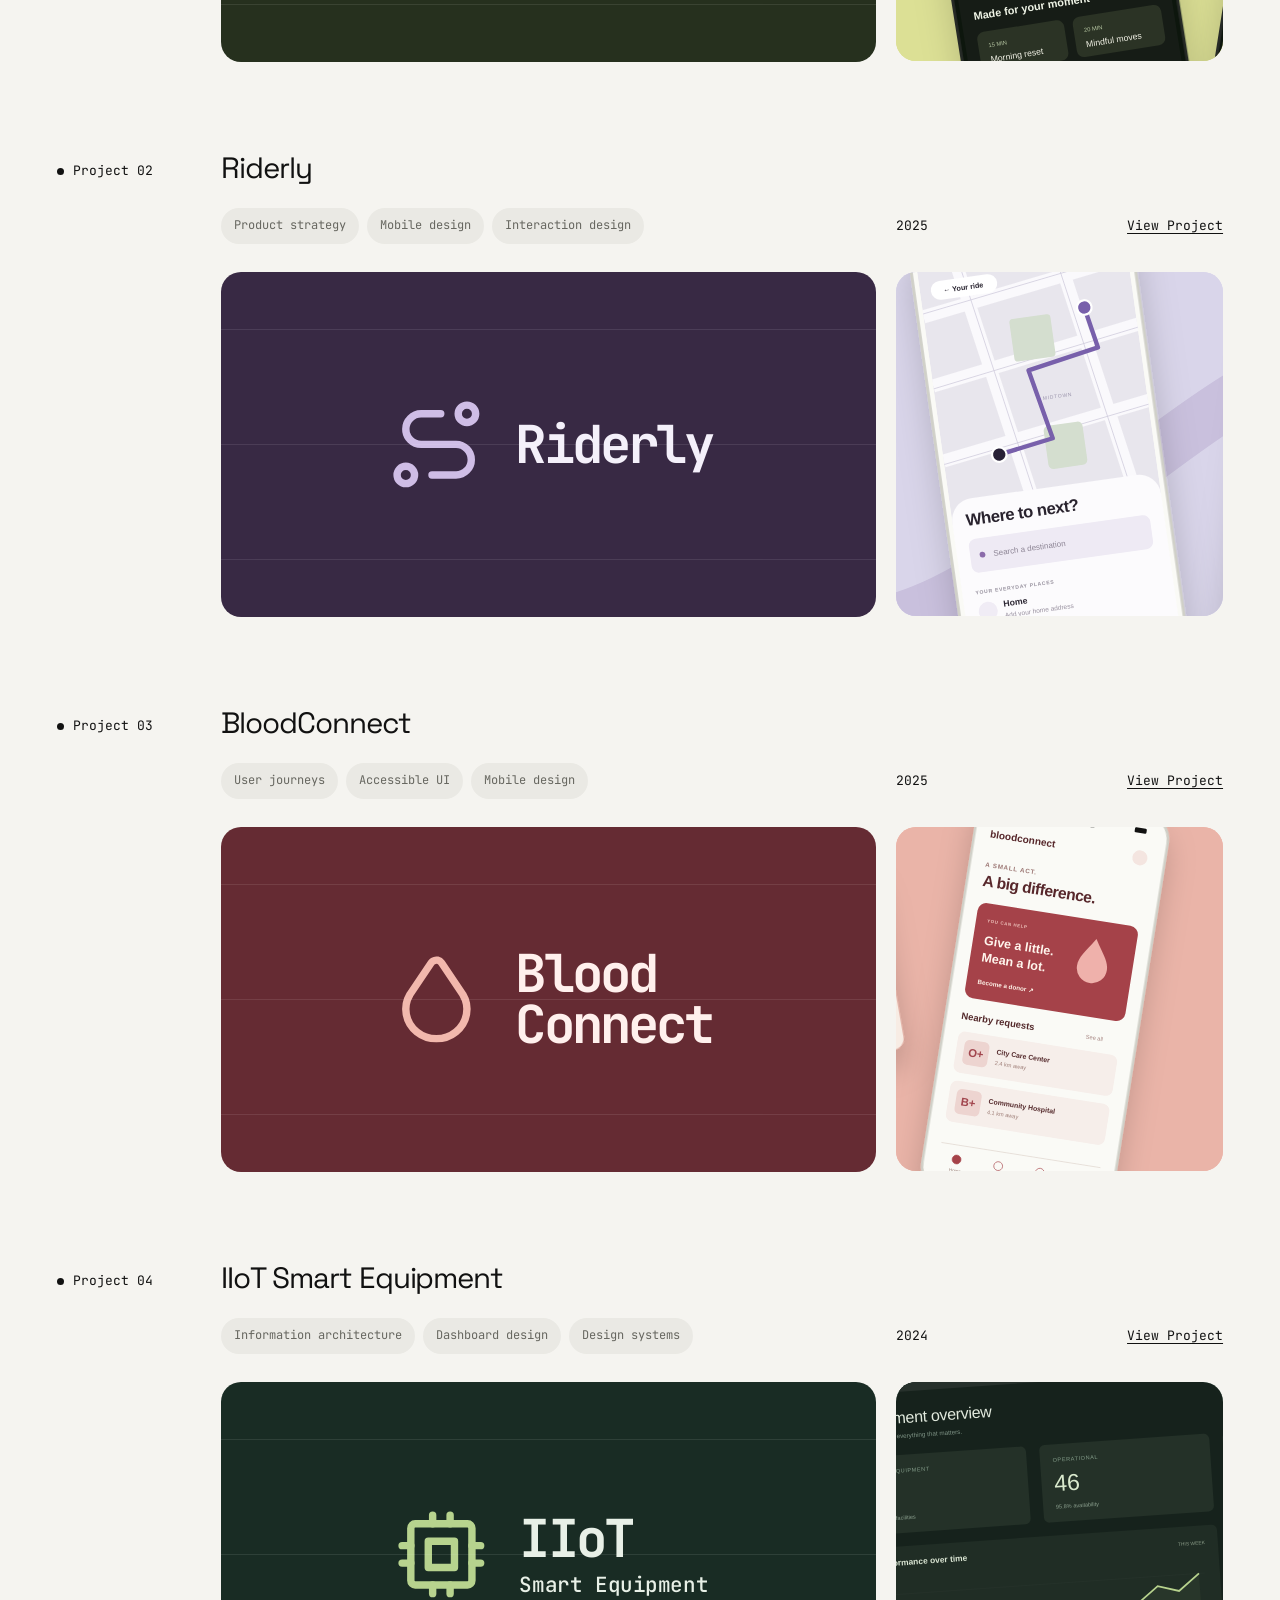
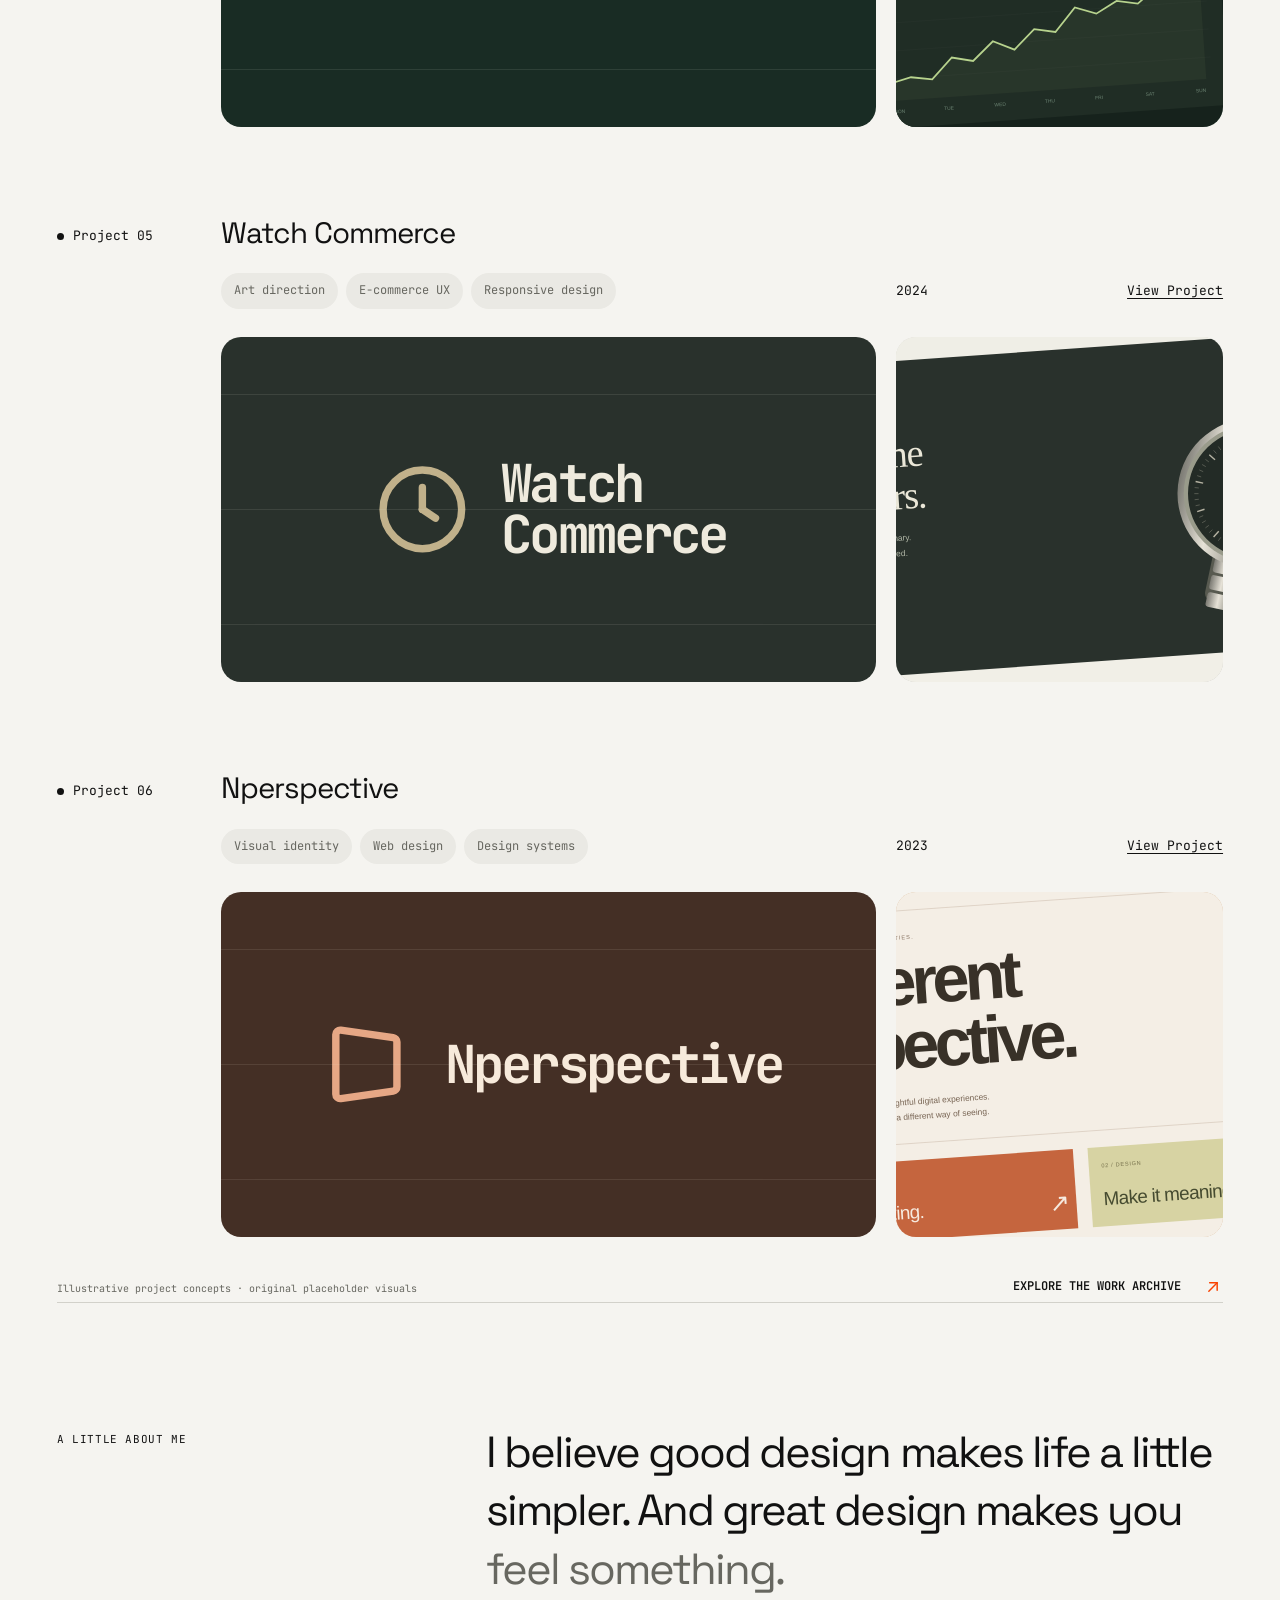
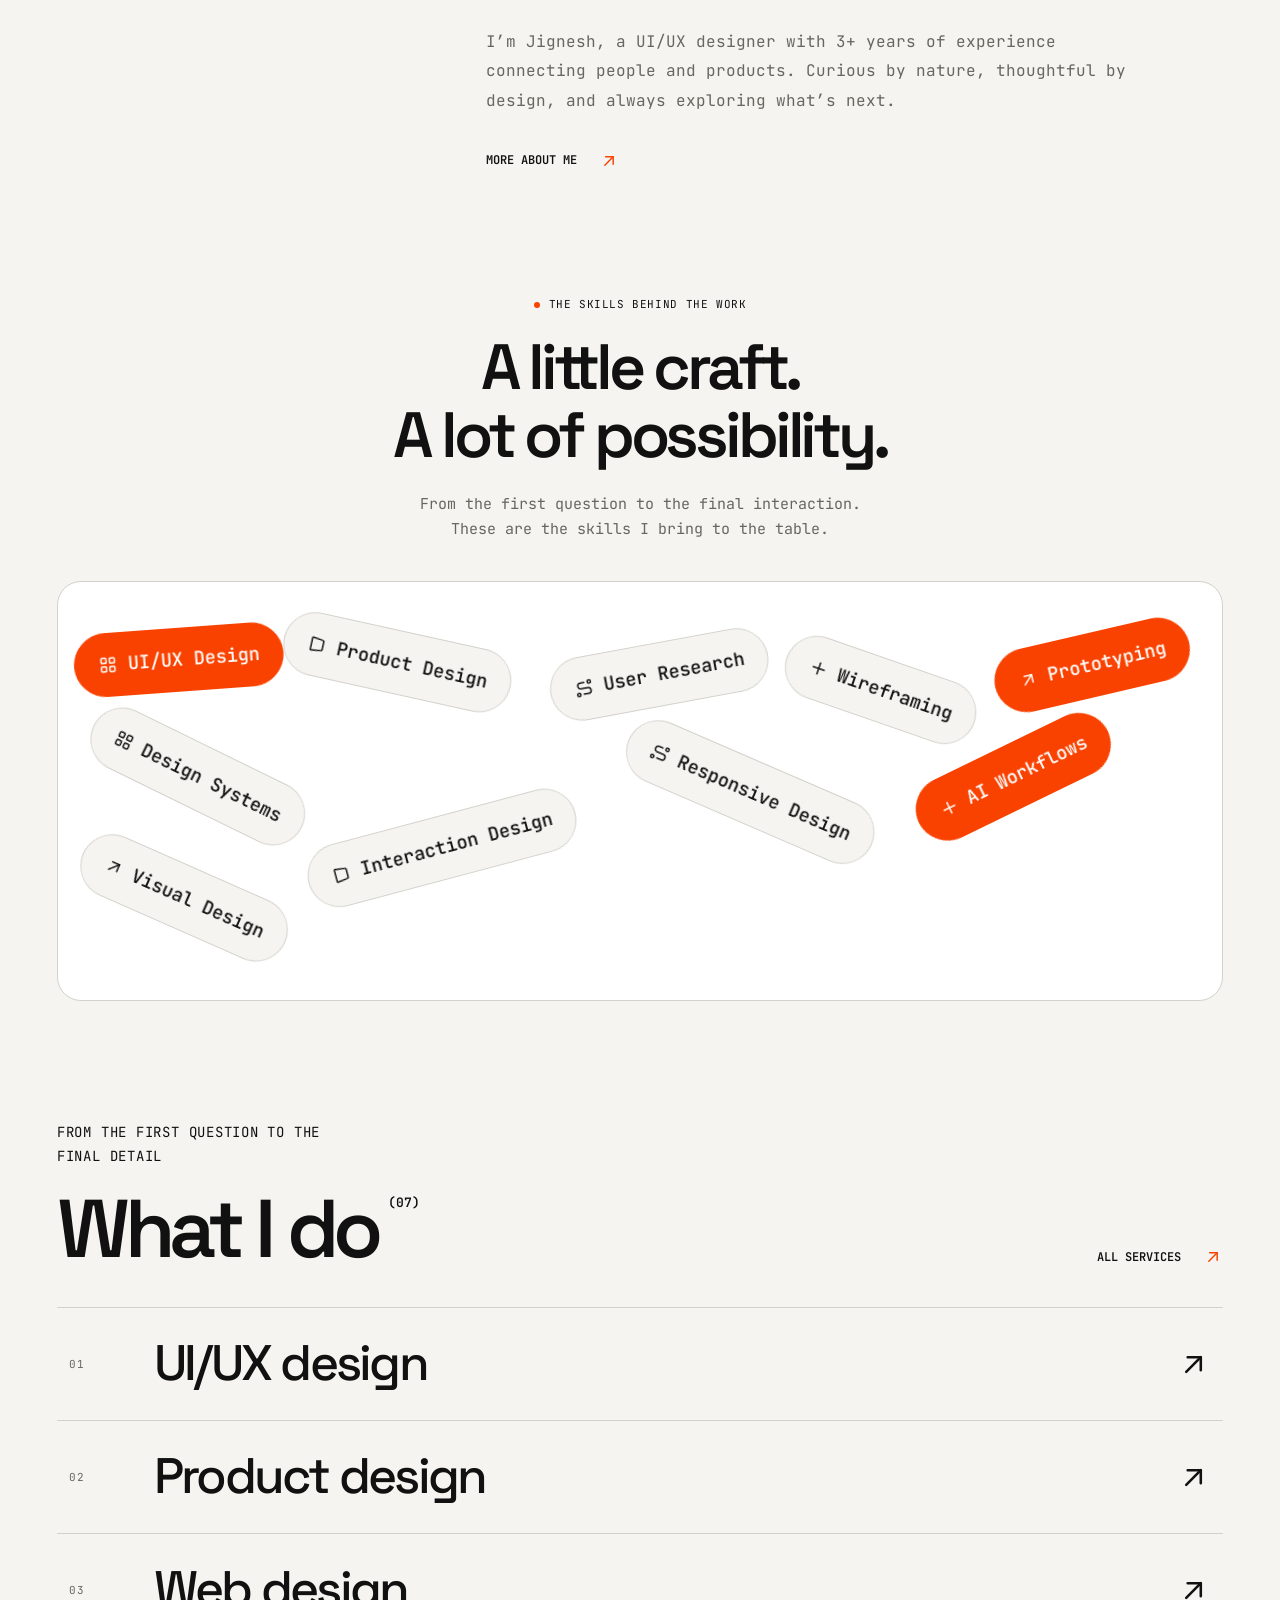
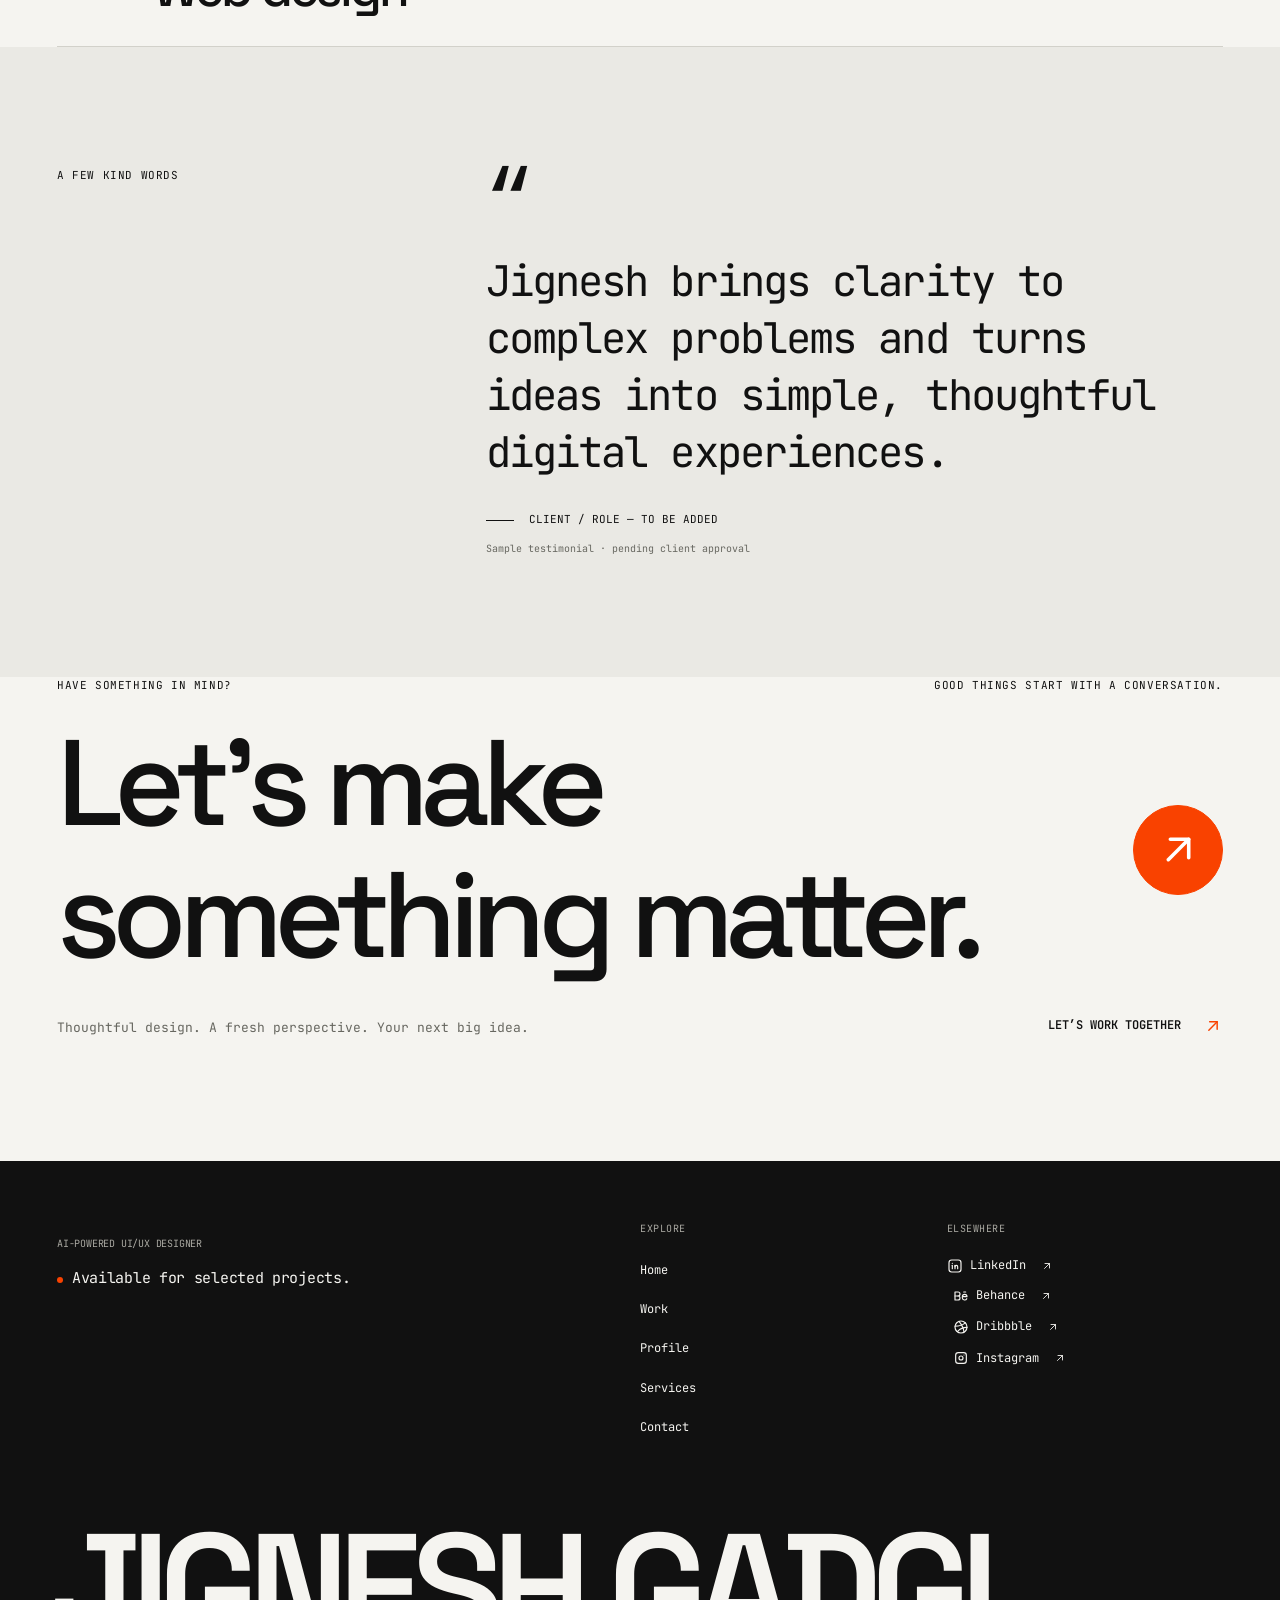
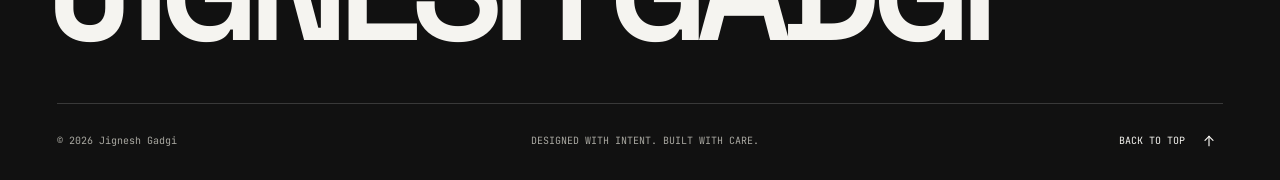
==== commit 06b4a877: "Standardized section spacing" ====
--- a/index.html
+++ b/index.html
@@ -276,7 +276,7 @@
 </svg></span></a></div></div></section>
 <section class="skills-playground section container" id="skills" aria-labelledby="skills-title">
   <div class="skills-intro"><p class="eyebrow"><span class="dot" aria-hidden="true"></span>THE SKILLS BEHIND THE WORK</p><h2 class="section-heading" id="skills-title">A little craft.<br>A lot of possibility.</h2><p>From the first question to the final interaction.<br>These are the skills I bring to the table.</p></div>
-  <div class="skills-arena" data-skills-arena role="group" aria-label="Interactive design skills" aria-describedby="skills-help"><button type="button" class="skill-pill is-orange" aria-describedby="skills-help"><svg aria-hidden="true" focusable="false"
+  <div class="skills-arena" data-skills-arena role="group" aria-label="Interactive design skills"><button type="button" class="skill-pill is-orange"><svg aria-hidden="true" focusable="false"
   xmlns="http://www.w3.org/2000/svg"
   width="24"
   height="24"
@@ -293,7 +293,7 @@
   <path d="M14 4m0 1a1 1 0 0 1 1 -1h4a1 1 0 0 1 1 1v4a1 1 0 0 1 -1 1h-4a1 1 0 0 1 -1 -1z" />
   <path d="M4 14m0 1a1 1 0 0 1 1 -1h4a1 1 0 0 1 1 1v4a1 1 0 0 1 -1 1h-4a1 1 0 0 1 -1 -1z" />
   <path d="M14 14m0 1a1 1 0 0 1 1 -1h4a1 1 0 0 1 1 1v4a1 1 0 0 1 -1 1h-4a1 1 0 0 1 -1 -1z" />
-</svg><span>UI/UX Design</span></button><button type="button" class="skill-pill" aria-describedby="skills-help"><svg aria-hidden="true" focusable="false"
+</svg><span>UI/UX Design</span></button><button type="button" class="skill-pill"><svg aria-hidden="true" focusable="false"
   xmlns="http://www.w3.org/2000/svg"
   width="24"
   height="24"
@@ -307,7 +307,7 @@
 >
   <path stroke="none" d="M0 0h24v24H0z" fill="none"/>
   <path d="M6.141 4.163l12 1.714a1 1 0 0 1 .859 .99v10.266a1 1 0 0 1 -.859 .99l-12 1.714a1 1 0 0 1 -1.141 -.99v-13.694a1 1 0 0 1 1.141 -.99z" />
-</svg><span>Product Design</span></button><button type="button" class="skill-pill" aria-describedby="skills-help"><svg aria-hidden="true" focusable="false"
+</svg><span>Product Design</span></button><button type="button" class="skill-pill"><svg aria-hidden="true" focusable="false"
   xmlns="http://www.w3.org/2000/svg"
   width="24"
   height="24"
@@ -323,7 +323,7 @@
   <path d="M3 19a2 2 0 1 0 4 0a2 2 0 0 0 -4 0" />
   <path d="M19 7a2 2 0 1 0 0 -4a2 2 0 0 0 0 4z" />
   <path d="M11 19h5.5a3.5 3.5 0 0 0 0 -7h-8a3.5 3.5 0 0 1 0 -7h4.5" />
-</svg><span>User Research</span></button><button type="button" class="skill-pill" aria-describedby="skills-help"><svg aria-hidden="true" focusable="false"
+</svg><span>User Research</span></button><button type="button" class="skill-pill"><svg aria-hidden="true" focusable="false"
   xmlns="http://www.w3.org/2000/svg"
   width="24"
   height="24"
@@ -338,22 +338,22 @@
   <path stroke="none" d="M0 0h24v24H0z" fill="none"/>
   <path d="M12 5l0 14" />
   <path d="M5 12l14 0" />
-</svg><span>Wireframing</span></button><button type="button" class="skill-pill is-orange" aria-describedby="skills-help"><svg aria-hidden="true" focusable="false"
-  xmlns="http://www.w3.org/2000/svg"
-  width="24"
-  height="24"
-  viewBox="0 0 24 24"
-  fill="none"
-  stroke="currentColor"
-  stroke-width="2"
-  stroke-linecap="round"
-  stroke-linejoin="round"
-  class="tabler-icon icon icon-tabler icons-tabler-outline icon-tabler-arrow-up-right"
->
-  <path stroke="none" d="M0 0h24v24H0z" fill="none"/>
-  <path d="M17 7l-10 10" />
-  <path d="M8 7l9 0l0 9" />
-</svg><span>Prototyping</span></button><button type="button" class="skill-pill" aria-describedby="skills-help"><svg aria-hidden="true" focusable="false"
+</svg><span>Wireframing</span></button><button type="button" class="skill-pill is-orange"><svg aria-hidden="true" focusable="false"
+  xmlns="http://www.w3.org/2000/svg"
+  width="24"
+  height="24"
+  viewBox="0 0 24 24"
+  fill="none"
+  stroke="currentColor"
+  stroke-width="2"
+  stroke-linecap="round"
+  stroke-linejoin="round"
+  class="tabler-icon icon icon-tabler icons-tabler-outline icon-tabler-arrow-up-right"
+>
+  <path stroke="none" d="M0 0h24v24H0z" fill="none"/>
+  <path d="M17 7l-10 10" />
+  <path d="M8 7l9 0l0 9" />
+</svg><span>Prototyping</span></button><button type="button" class="skill-pill"><svg aria-hidden="true" focusable="false"
   xmlns="http://www.w3.org/2000/svg"
   width="24"
   height="24"
@@ -370,7 +370,7 @@
   <path d="M14 4m0 1a1 1 0 0 1 1 -1h4a1 1 0 0 1 1 1v4a1 1 0 0 1 -1 1h-4a1 1 0 0 1 -1 -1z" />
   <path d="M4 14m0 1a1 1 0 0 1 1 -1h4a1 1 0 0 1 1 1v4a1 1 0 0 1 -1 1h-4a1 1 0 0 1 -1 -1z" />
   <path d="M14 14m0 1a1 1 0 0 1 1 -1h4a1 1 0 0 1 1 1v4a1 1 0 0 1 -1 1h-4a1 1 0 0 1 -1 -1z" />
-</svg><span>Design Systems</span></button><button type="button" class="skill-pill" aria-describedby="skills-help"><svg aria-hidden="true" focusable="false"
+</svg><span>Design Systems</span></button><button type="button" class="skill-pill"><svg aria-hidden="true" focusable="false"
   xmlns="http://www.w3.org/2000/svg"
   width="24"
   height="24"
@@ -384,7 +384,7 @@
 >
   <path stroke="none" d="M0 0h24v24H0z" fill="none"/>
   <path d="M6.141 4.163l12 1.714a1 1 0 0 1 .859 .99v10.266a1 1 0 0 1 -.859 .99l-12 1.714a1 1 0 0 1 -1.141 -.99v-13.694a1 1 0 0 1 1.141 -.99z" />
-</svg><span>Interaction Design</span></button><button type="button" class="skill-pill" aria-describedby="skills-help"><svg aria-hidden="true" focusable="false"
+</svg><span>Interaction Design</span></button><button type="button" class="skill-pill"><svg aria-hidden="true" focusable="false"
   xmlns="http://www.w3.org/2000/svg"
   width="24"
   height="24"
@@ -400,7 +400,7 @@
   <path d="M3 19a2 2 0 1 0 4 0a2 2 0 0 0 -4 0" />
   <path d="M19 7a2 2 0 1 0 0 -4a2 2 0 0 0 0 4z" />
   <path d="M11 19h5.5a3.5 3.5 0 0 0 0 -7h-8a3.5 3.5 0 0 1 0 -7h4.5" />
-</svg><span>Responsive Design</span></button><button type="button" class="skill-pill is-orange" aria-describedby="skills-help"><svg aria-hidden="true" focusable="false"
+</svg><span>Responsive Design</span></button><button type="button" class="skill-pill is-orange"><svg aria-hidden="true" focusable="false"
   xmlns="http://www.w3.org/2000/svg"
   width="24"
   height="24"
@@ -415,7 +415,7 @@
   <path stroke="none" d="M0 0h24v24H0z" fill="none"/>
   <path d="M12 5l0 14" />
   <path d="M5 12l14 0" />
-</svg><span>AI Workflows</span></button><button type="button" class="skill-pill" aria-describedby="skills-help"><svg aria-hidden="true" focusable="false"
+</svg><span>AI Workflows</span></button><button type="button" class="skill-pill"><svg aria-hidden="true" focusable="false"
   xmlns="http://www.w3.org/2000/svg"
   width="24"
   height="24"
@@ -431,24 +431,6 @@
   <path d="M17 7l-10 10" />
   <path d="M8 7l9 0l0 9" />
 </svg><span>Visual Design</span></button></div>
-  <div class="skills-bottom"><p id="skills-help">My design toolkit, always growing.</p><button type="button" class="skills-reset" data-skills-reset hidden>Reset pills<svg aria-hidden="true" focusable="false"
-  xmlns="http://www.w3.org/2000/svg"
-  width="24"
-  height="24"
-  viewBox="0 0 24 24"
-  fill="none"
-  stroke="currentColor"
-  stroke-width="2"
-  stroke-linecap="round"
-  stroke-linejoin="round"
-  class="tabler-icon icon icon-tabler icons-tabler-outline icon-tabler-arrow-right"
->
-  <path stroke="none" d="M0 0h24v24H0z" fill="none"/>
-  <path d="M5 12l14 0" />
-  <path d="M13 18l6 -6" />
-  <path d="M13 6l6 6" />
-</svg></button></div>
-  <span class="sr-only" role="status" data-skills-status></span>
 </section><section class="section container home-services"><div class="section-top"><div data-reveal><p class="eyebrow ">FROM THE FIRST QUESTION TO THE FINAL DETAIL</p><h2 class="section-heading">What I do<span class="section-index">(07)</span></h2></div><a class="text-link" href="services.html">ALL SERVICES<span class="arrow" aria-hidden="true"><svg aria-hidden="true" focusable="false"
   xmlns="http://www.w3.org/2000/svg"
   width="24"
--- a/css/variables.css
+++ b/css/variables.css
@@ -13,6 +13,6 @@
     --container: 1440px;
     --gutter: clamp(24px, 4.45vw, 64px);
     --grid-columns: 12;
-    --section-space: clamp(88px, 10vw, 160px);
+    --section-space: 120px;
     --ease: cubic-bezier(.22, 1, .36, 1)
 }
--- a/css/global.css
+++ b/css/global.css
@@ -449,3 +449,46 @@
     line-height: 1.65;
     color: var(--muted)
 }.page-wipe{visibility:hidden}
+
+/* Share the 120px spacing across page sections and their responsive layouts. */
+#main > .section,
+#main > .testimonial,
+#main > .contact-band,
+#main .case-editorial {
+    padding-block: var(--section-space);
+}
+
+/* Adjacent plain sections share one gap. */
+#main > .section + .section {
+    padding-top: 0;
+}
+
+#main > .page-intro,
+#main > .contact-layout {
+    padding-bottom: var(--section-space);
+}
+
+#main > .page-intro + .section {
+    padding-top: 0;
+}
+
+#main .intro-statement {
+    padding-top: var(--section-space);
+}
+#main > .hero,
+#main > .home-work,
+#main > .section:has(+ .testimonial) {
+    padding-bottom: 0;
+}
+
+#main > .testimonial + .contact-band {
+    padding-top: 0;
+}
+
+#main > .profile-art {
+    margin-top: 0;
+}
+
+#main .case-intro {
+    padding-top: var(--section-space);
+}
--- a/css/responsive.css
+++ b/css/responsive.css
@@ -134,7 +134,7 @@
 @media(max-width:767px) {
     :root {
         --gutter: 20px;
-        --section-space: 80px
+        --section-space: 120px
     }
 
     .header-inner {
--- a/css/skills.css
+++ b/css/skills.css
@@ -1,26 +1,19 @@
-.skills-playground.section { padding-top: 40px; }
 .skills-intro { text-align: center; max-width: 720px; margin: 0 auto 38px; }
 .skills-intro .eyebrow { margin-bottom: 22px; }
 .skills-intro .section-heading { font-size: clamp(38px, 5vw, 68px); line-height: 1.06; }
 .skills-intro > p:last-child { color: var(--muted); font-size: 15px; line-height: 1.7; margin-top: 22px; }
-.skills-arena { position: relative; min-height: 420px; border: 1px solid var(--line); border-radius: 24px; background: var(--secondary); overflow: hidden; display: flex; gap: 12px; flex-wrap: wrap; align-content: center; justify-content: center; padding: 32px; }
+.skills-arena { position: relative; min-height: 420px; border: 1px solid var(--line); border-radius: 24px; background: #fff; overflow: hidden; display: flex; gap: 12px; flex-wrap: wrap; align-content: center; justify-content: center; padding: 32px; }
 .skill-pill { display: inline-flex; align-items: center; justify-content: center; gap: 10px; padding: 16px 23px; min-height: 54px; border-radius: 100px; background: var(--paper); border: 1px solid var(--line); color: var(--ink); font-size: clamp(14px, 1.45vw, 20px); font-weight: 500; white-space: nowrap; user-select: none; -webkit-user-select: none; }
-.skill-pill.is-orange { background: var(--accent); border-color: var(--accent); color: #111; }
+.skill-pill.is-orange { background: var(--accent); border-color: var(--accent); color: var(--on-accent); }
 .skill-pill .tabler-icon { width: 20px; height: 20px; }
 .skills-arena.is-ready { display: block; height: 420px; padding: 0; }
 .is-ready .skill-pill { position: absolute; left: 0; top: 0; margin: 0; touch-action: none; cursor: grab; transform-origin: center; will-change: transform; }
 .is-ready .skill-pill.is-dragging { cursor: grabbing; z-index: 2; box-shadow: 0 8px 24px #0002; }
 .skill-pill:focus-visible { outline: 3px solid var(--ink); outline-offset: -5px; z-index: 3; }
-.skills-bottom { display: flex; justify-content: space-between; align-items: center; gap: 20px; margin-top: 14px; color: var(--muted); font-size: 12px; }
-.skills-reset { display: inline-flex; align-items: center; gap: 8px; min-height: 44px; flex-shrink: 0; color: var(--ink); }
-.skills-reset[hidden] { display: none; }
-.skills-reset:hover { color: var(--accent); }
 @media(max-width: 767px) {
   .skills-arena, .skills-arena.is-ready { min-height: 480px; height: 480px; border-radius: 18px; }
   .skill-pill { font-size: 14px; min-height: 46px; padding: 12px 16px; gap: 7px; }
   .skill-pill .tabler-icon { width: 17px; height: 17px; }
-  .skills-bottom { align-items: start; }
-  .skills-bottom p { max-width: 220px; line-height: 1.6; }
 }
 @media(max-width: 480px) {
   .skills-arena, .skills-arena.is-ready { min-height: 640px; height: 640px; }
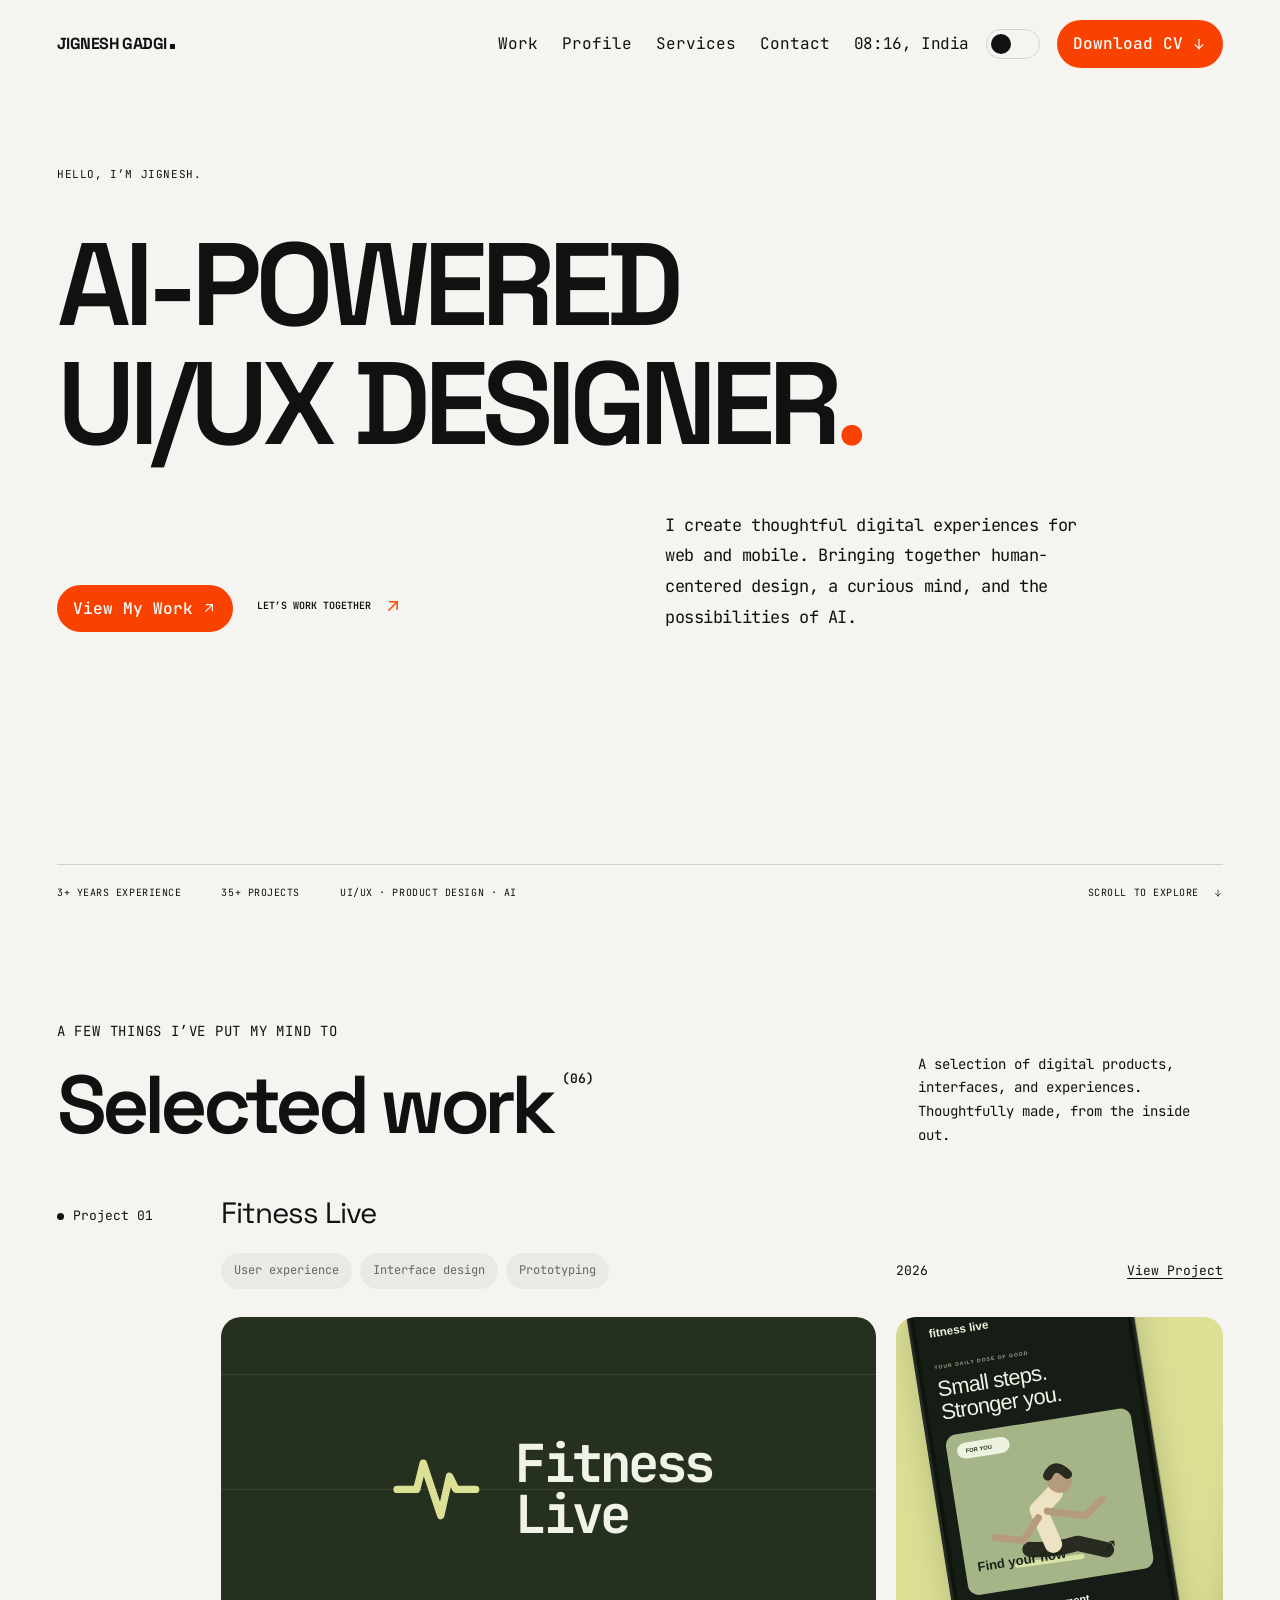
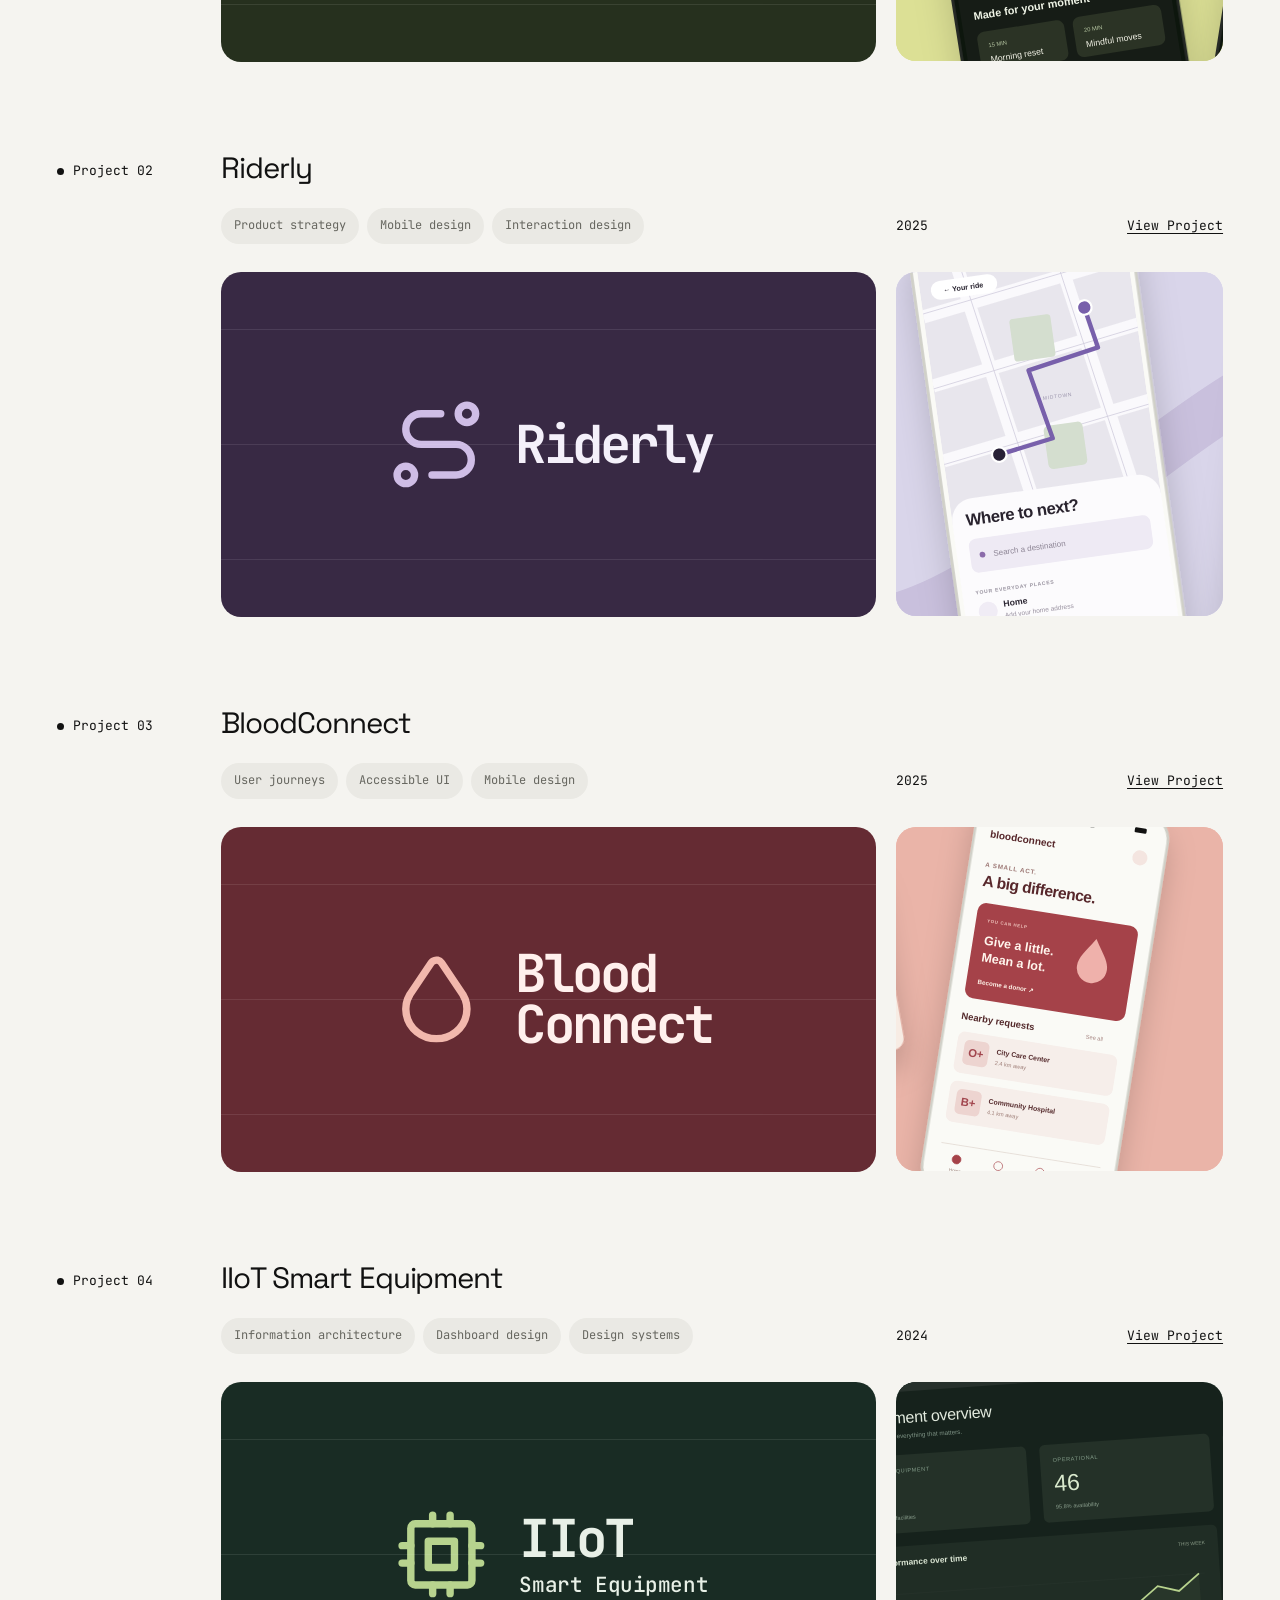
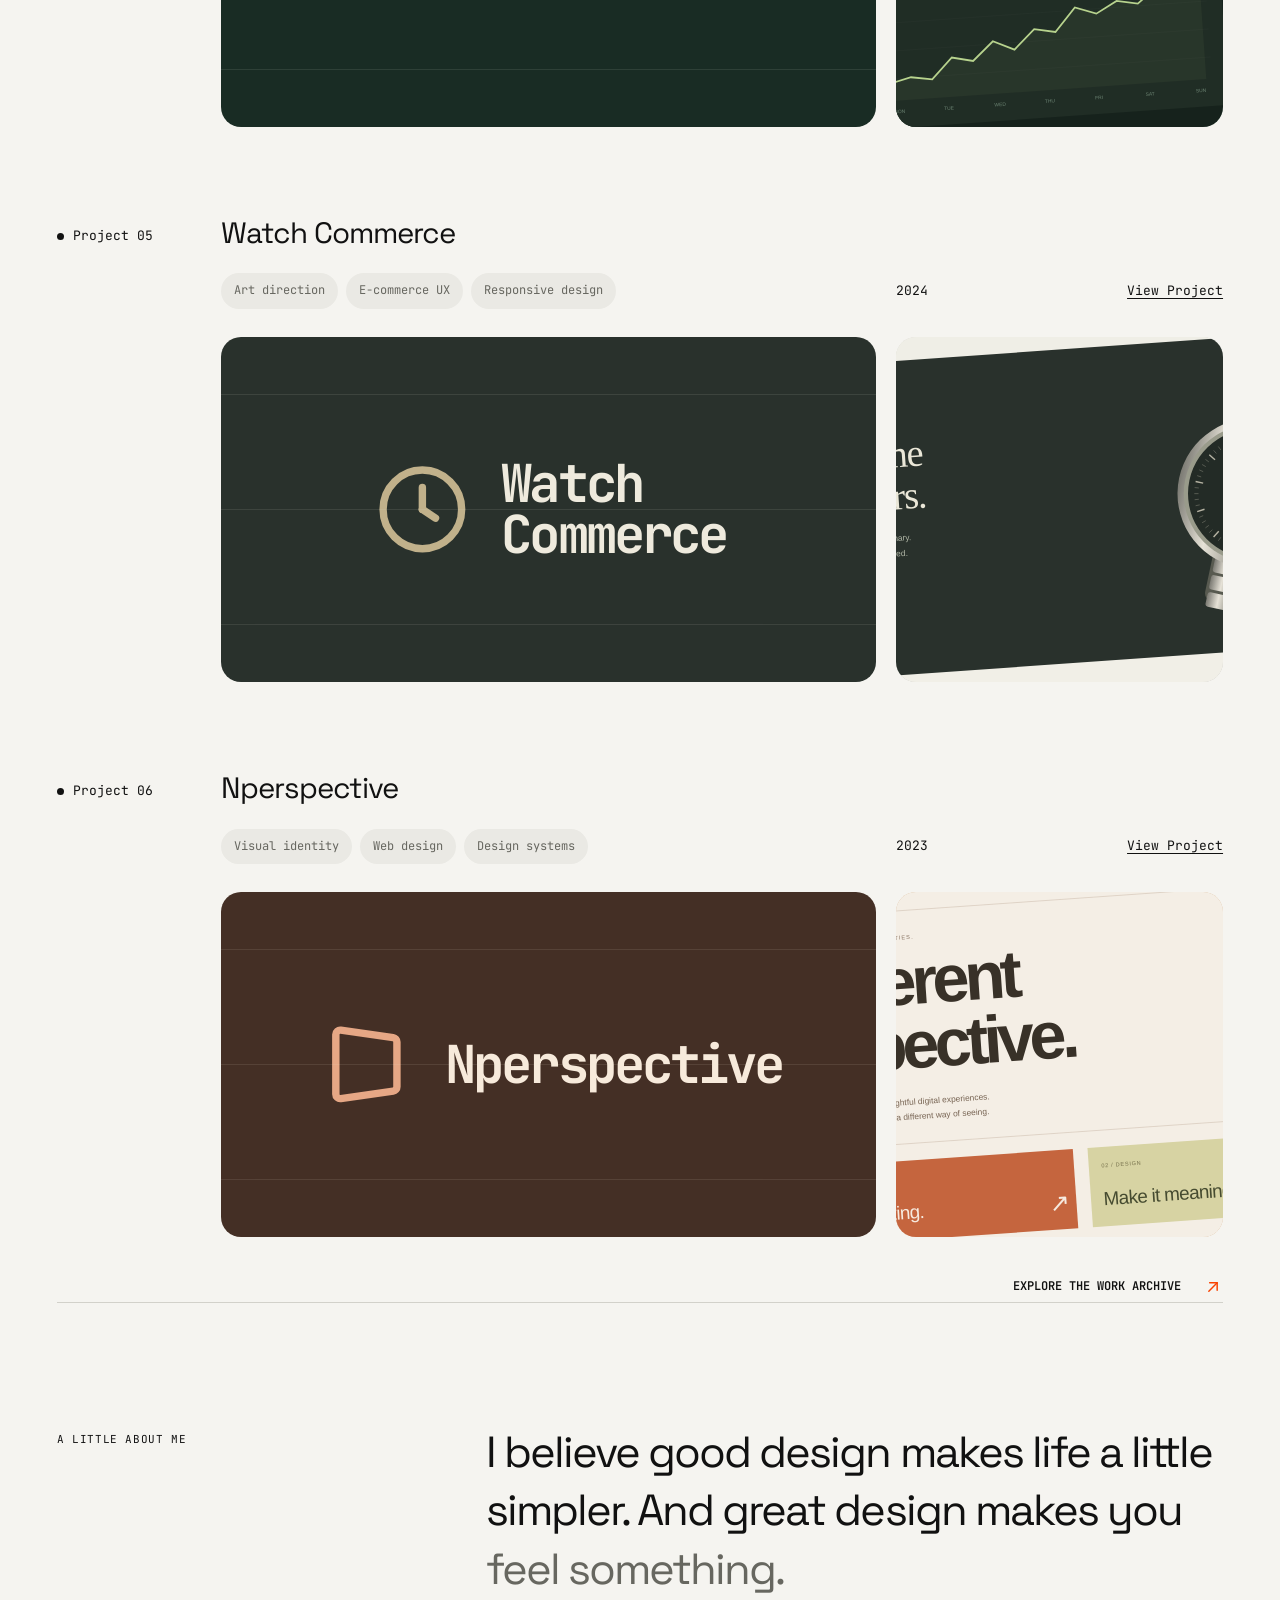
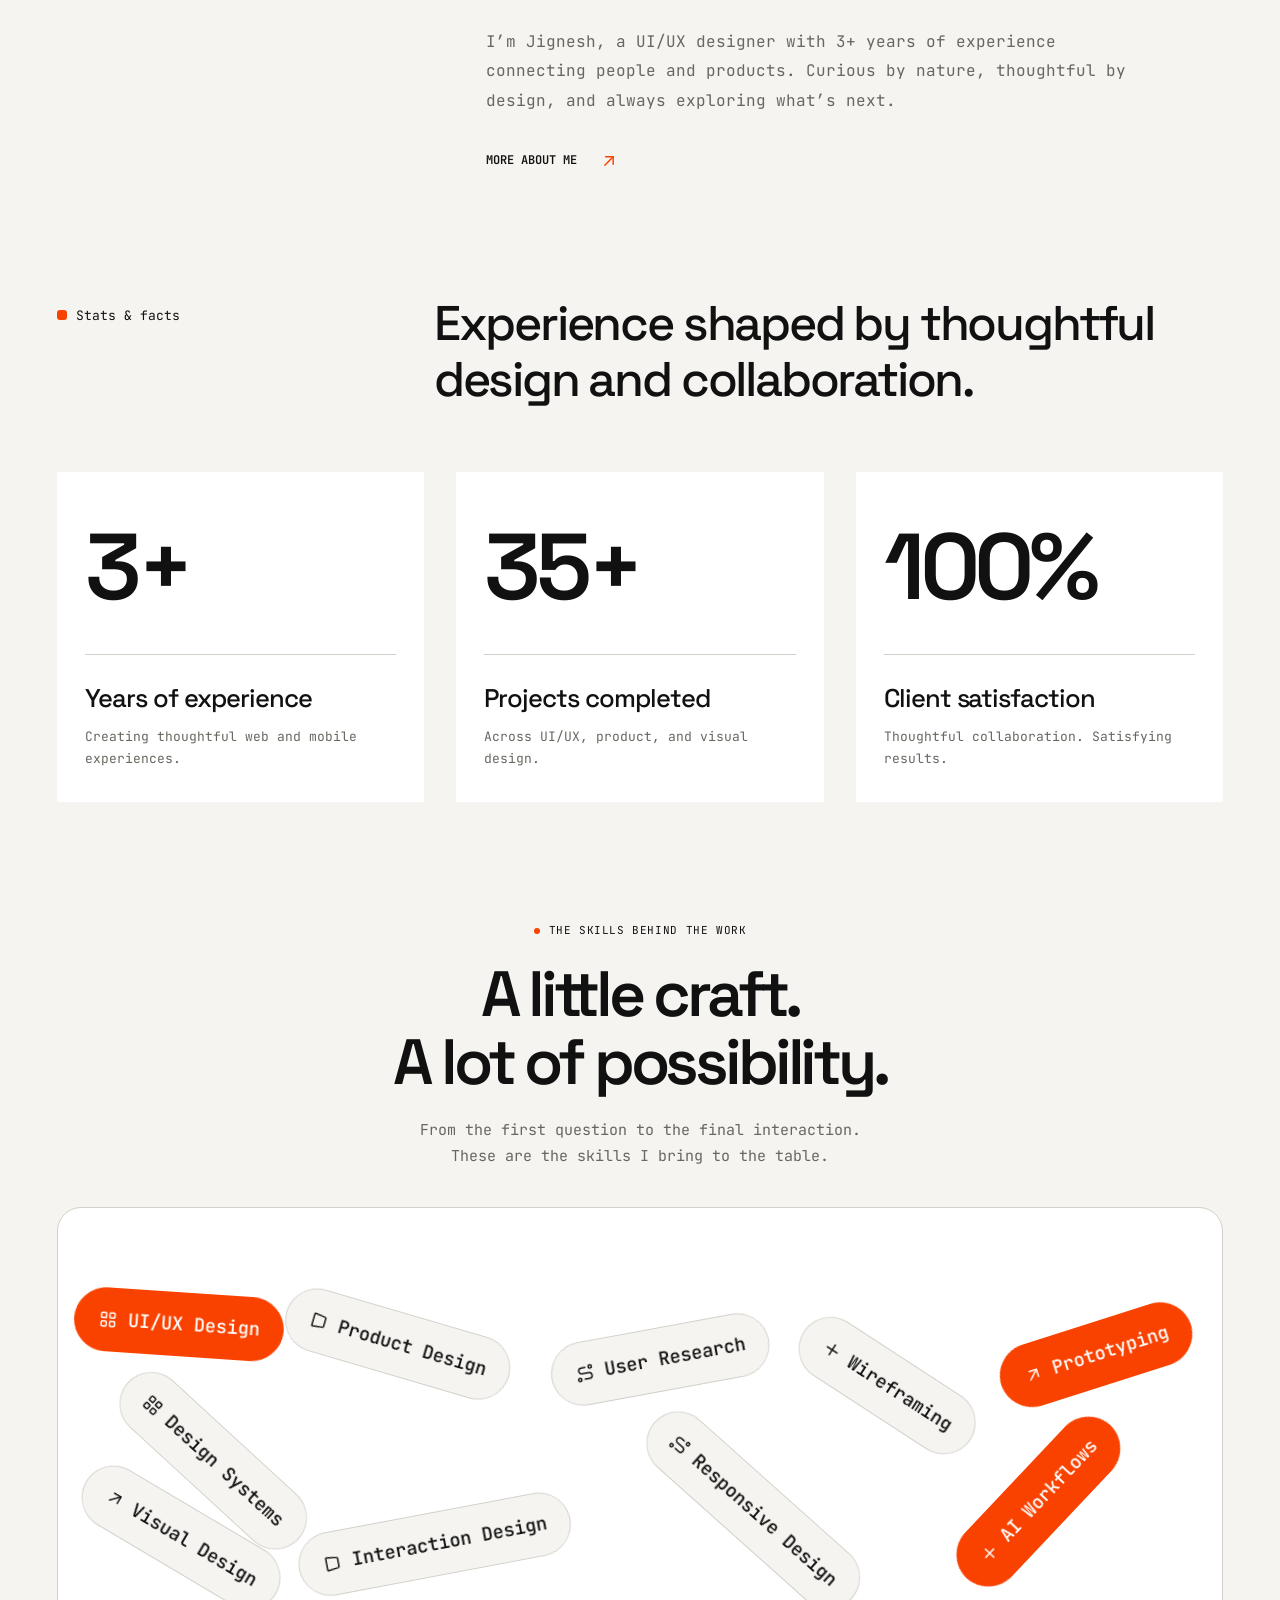
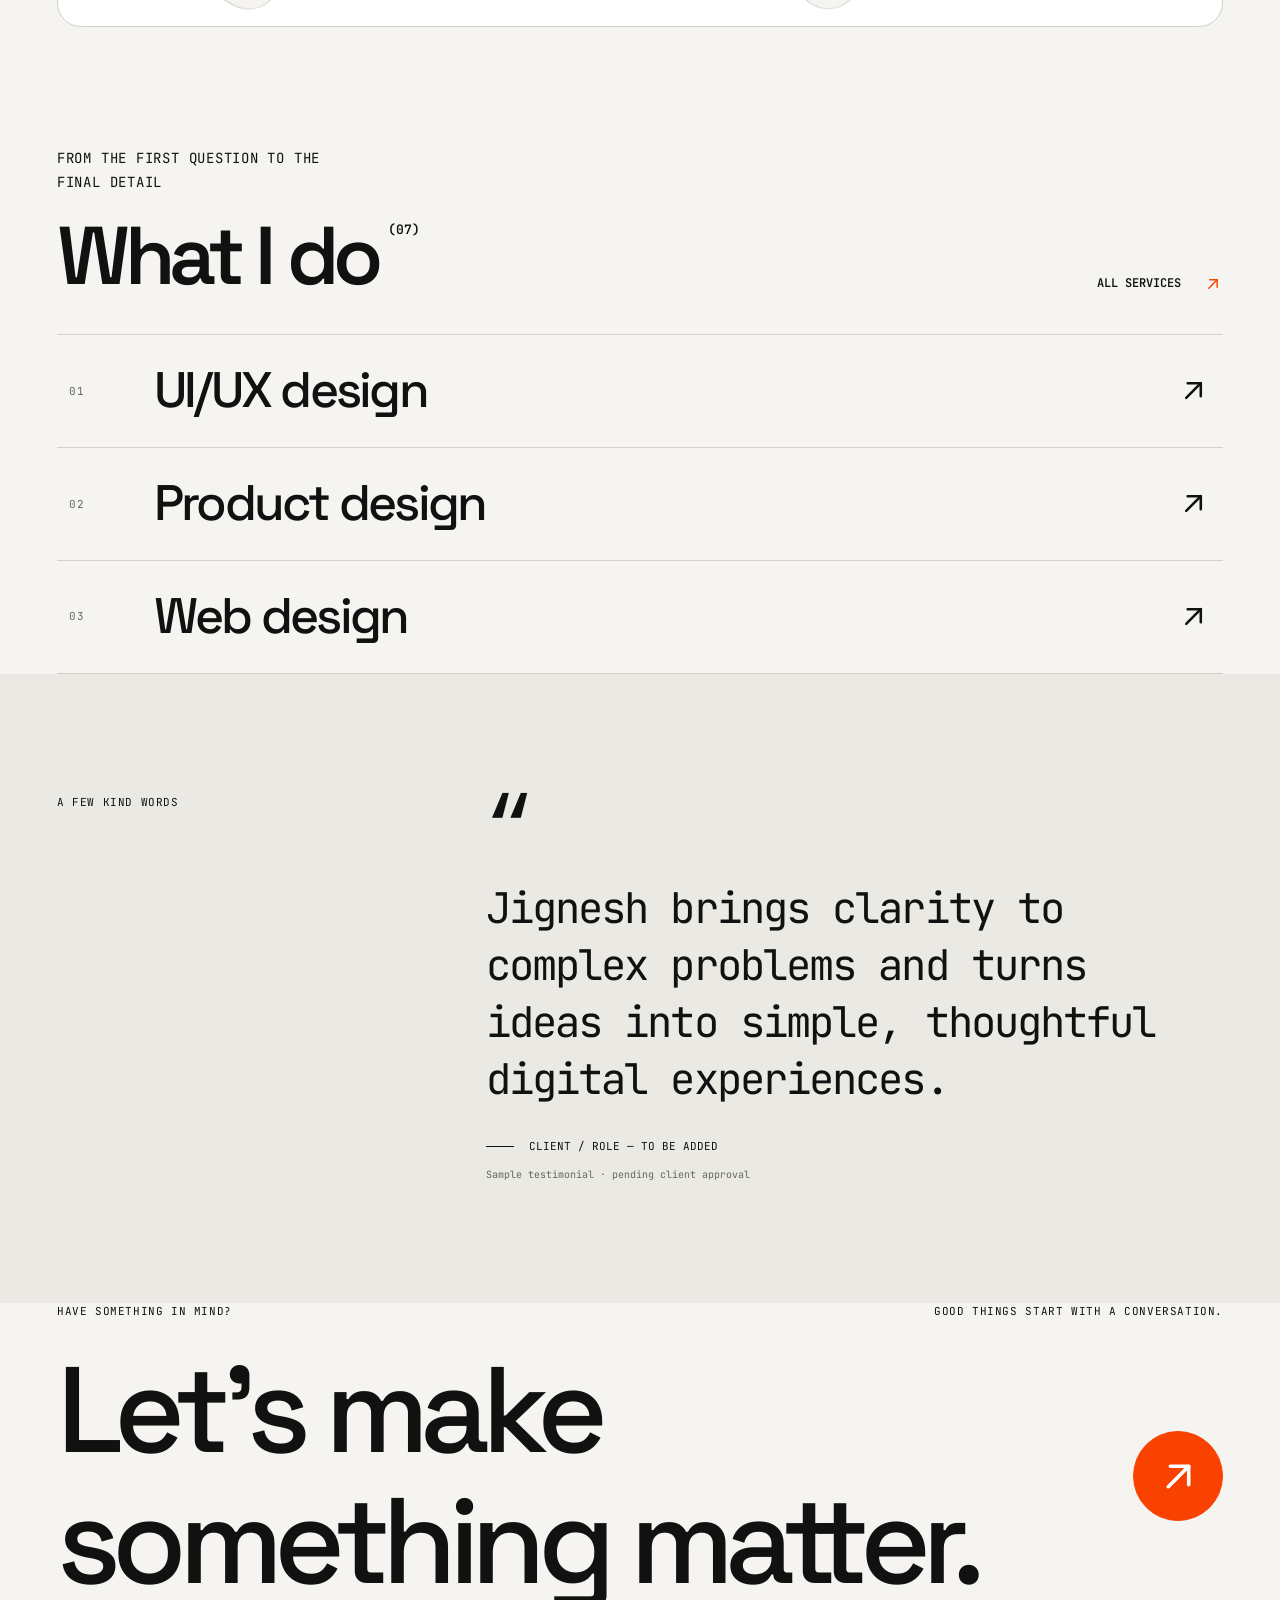
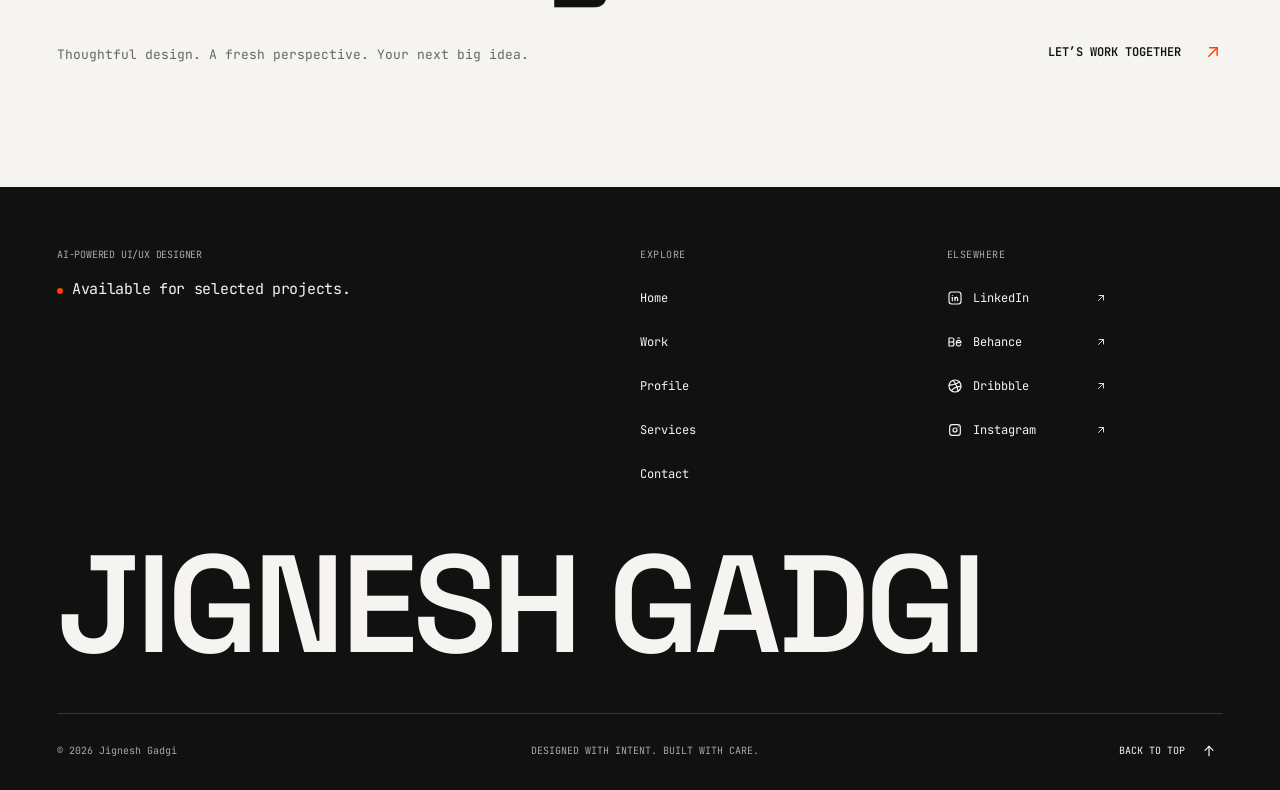
==== commit 54172729: "Updated statistics" ====
--- a/index.html
+++ b/index.html
@@ -68,7 +68,7 @@
   <path stroke="none" d="M0 0h24v24H0z" fill="none"/>
   <path d="M17 7l-10 10" />
   <path d="M8 7l9 0l0 9" />
-</svg></span></a></div><p class="hero-description">I create thoughtful digital experiences for web and mobile. Bringing together human-centered design, a curious mind, and the possibilities of AI.</p></div><div class="hero-meta"><div class="hero-meta-group"><span class="eyebrow">3+ YEARS EXPERIENCE</span><span class="eyebrow">12+ PROJECTS</span><span class="eyebrow">UI/UX · PRODUCT DESIGN · AI</span></div><a class="scroll-cue eyebrow" href="#selected-work"><span>SCROLL TO EXPLORE</span><span class="arrow" aria-hidden="true"><svg aria-hidden="true" focusable="false"
+</svg></span></a></div><p class="hero-description">I create thoughtful digital experiences for web and mobile. Bringing together human-centered design, a curious mind, and the possibilities of AI.</p></div><div class="hero-meta"><div class="hero-meta-group"><span class="eyebrow">3+ YEARS EXPERIENCE</span><span class="eyebrow">35+ PROJECTS</span><span class="eyebrow">UI/UX · PRODUCT DESIGN · AI</span></div><a class="scroll-cue eyebrow" href="#selected-work"><span>SCROLL TO EXPLORE</span><span class="arrow" aria-hidden="true"><svg aria-hidden="true" focusable="false"
   xmlns="http://www.w3.org/2000/svg"
   width="24"
   height="24"
@@ -242,7 +242,7 @@
         <a class="selected-preview selected-media-link" href="projects/nperspective.html" data-cursor="VIEW" aria-label="View Nperspective interface design" style="background:#e6cfb6"><img src="assets/images/nperspective-detail.svg" alt="Nperspective interface concept" width="1200" height="900" loading="lazy" decoding="async"></a>
       </div>
     </div>
-  </article></div><div class="archive-bottom"><p class="notice">Illustrative project concepts · original placeholder visuals</p><a class="text-link" href="work.html">EXPLORE THE WORK ARCHIVE<span class="arrow" aria-hidden="true"><svg aria-hidden="true" focusable="false"
+  </article></div><div class="archive-bottom"><a class="text-link" href="work.html">EXPLORE THE WORK ARCHIVE<span class="arrow" aria-hidden="true"><svg aria-hidden="true" focusable="false"
   xmlns="http://www.w3.org/2000/svg"
   width="24"
   height="24"
@@ -274,6 +274,10 @@
   <path d="M17 7l-10 10" />
   <path d="M8 7l9 0l0 9" />
 </svg></span></a></div></div></section>
+<section class="stats-section section container" aria-labelledby="stats-title">
+    <div class="stats-heading"><p class="eyebrow"><span class="dot" aria-hidden="true"></span>Stats &amp; facts</p><h2 id="stats-title">Experience shaped by thoughtful design and collaboration.</h2></div>
+    <div class="stats-cards"><article class="stats-card"><p class="stats-value">3+</p><div class="stats-card-copy"><h3>Years of experience</h3><p>Creating thoughtful web and mobile experiences.</p></div></article><article class="stats-card"><p class="stats-value">35+</p><div class="stats-card-copy"><h3>Projects completed</h3><p>Across UI/UX, product, and visual design.</p></div></article><article class="stats-card"><p class="stats-value">100%</p><div class="stats-card-copy"><h3>Client satisfaction</h3><p>Thoughtful collaboration. Satisfying results.</p></div></article></div>
+  </section>
 <section class="skills-playground section container" id="skills" aria-labelledby="skills-title">
   <div class="skills-intro"><p class="eyebrow"><span class="dot" aria-hidden="true"></span>THE SKILLS BEHIND THE WORK</p><h2 class="section-heading" id="skills-title">A little craft.<br>A lot of possibility.</h2><p>From the first question to the final interaction.<br>These are the skills I bring to the table.</p></div>
   <div class="skills-arena" data-skills-arena role="group" aria-label="Interactive design skills"><button type="button" class="skill-pill is-orange"><svg aria-hidden="true" focusable="false"
--- a/css/profile.css
+++ b/css/profile.css
@@ -180,4 +180,28 @@
 .skill-item .eyebrow {
     color: var(--muted);
     font-size: 9px
-}+}
+/* Experience statistics share the site's 120px section rhythm. */
+.stats-heading { display: grid; grid-template-columns: 1fr 2.4fr; gap: 48px; align-items: start; margin-bottom: 64px; }
+.stats-heading > .eyebrow { margin-top: 10px; font-size: 13px; text-transform: none; letter-spacing: 0; }
+.stats-heading .dot { width: 10px; height: 10px; border-radius: 3px; }
+.stats-heading h2 { font-size: clamp(32px, 3.8vw, 54px); font-weight: 500; letter-spacing: -.045em; line-height: 1.15; }
+.stats-cards { display: grid; grid-template-columns: repeat(3, minmax(0, 1fr)); gap: 32px; }
+.stats-card { background: #fff; padding: 32px 28px; min-width: 0; }
+.stats-value { font-family: var(--font-heading); font-size: clamp(64px, 7.3vw, 104px); font-weight: 600; letter-spacing: -.055em; line-height: 1.1; margin: 12px 0 36px; }
+.stats-card-copy { border-top: 1px solid var(--line); padding-top: 28px; }
+.stats-card h3 { font-size: clamp(21px, 2vw, 28px); line-height: 1.2; font-weight: 500; letter-spacing: -.04em; margin-bottom: 12px; }
+.stats-card-copy > p { font-size: 13px; line-height: 1.7; color: var(--muted); }
+[data-theme='dark'] .stats-card { background: var(--secondary); }
+@media (max-width: 1023px) {
+  .stats-heading { grid-template-columns: 1fr 2fr; gap: 28px; }
+  .stats-cards { gap: 20px; }
+  .stats-card { padding: 24px 20px; }
+}
+@media (max-width: 767px) {
+  .stats-heading { grid-template-columns: 1fr; gap: 20px; margin-bottom: 32px; }
+  .stats-cards { grid-template-columns: 1fr; }
+  .stats-card { padding: 28px; }
+  .stats-value { margin: 0 0 24px; }
+  .stats-card-copy { padding-top: 24px; }
+}
--- a/css/footer.css
+++ b/css/footer.css
@@ -63,7 +63,7 @@
     display: grid;
     grid-template-columns: 2fr 1fr 1fr;
     gap: 30px;
-    padding-bottom: 60px
+    padding-bottom: 36px
 }
 
 .footer-top .eyebrow {
@@ -82,13 +82,13 @@
     display: flex;
     flex-direction: column;
     align-items: flex-start;
-    gap: 10px;
+    gap: 12px;
     font-size: 12px
 }
 
 .footer-nav .eyebrow,
 .footer-socials .eyebrow {
-    margin-bottom: 10px
+    margin: 0 0 8px
 }
 
 .social-link {
@@ -104,12 +104,12 @@
 }
 
 .footer-name {
-    font-size: clamp(54px, 11.85vw, 169px);
-    letter-spacing: -.073em;
+    font-size: clamp(32px, 10.8vw, 154px);
+    letter-spacing: -.035em;
     line-height: 1.13;
     font-weight: 600;
     white-space: nowrap;
-    margin-left: -.045em
+    margin: 0
 }
 
 .footer-bottom {
@@ -131,4 +131,23 @@
     gap: 16px;
     align-items: center;
     min-height: 30px
-}+}
+.footer-about > .eyebrow { margin-top: 0; }
+.footer-nav > .nav-link,
+.footer-socials > .social-link {
+    min-height: 32px;
+    padding: 0;
+    line-height: 1.5;
+}
+.footer-nav > .nav-link { display: inline-flex; align-items: center; }
+.footer-socials > .social-link {
+    display: grid;
+    grid-template-columns: minmax(0, 1fr) 16px;
+    width: 160px;
+    max-width: 100%;
+    gap: 12px;
+    text-align: left;
+}
+.footer-socials .social-name { gap: 10px; }
+.footer-socials .social-link > .arrow { justify-self: end; }
+.home-work .archive-bottom { justify-content: flex-end; }
--- a/css/responsive.css
+++ b/css/responsive.css
@@ -392,7 +392,7 @@
     .footer-top {
         grid-template-columns: 1fr 1fr;
         gap: 38px;
-        padding-bottom: 45px
+        padding-bottom: 36px
     }
 
     .footer-about {
@@ -400,8 +400,8 @@
     }
 
     .footer-name {
-        font-size: 11.5vw;
-        letter-spacing: -.07em
+        font-size: 10.8vw;
+        letter-spacing: -.035em
     }
 
     .footer-bottom {
--- a/css/theme.css
+++ b/css/theme.css
@@ -116,3 +116,27 @@
   .header-inner { gap: 8px; row-gap: 0; }
   .menu-toggle { margin-left: 0; }
 }
+
+/* Use one spacing rhythm for navigation and header controls. */
+@media (min-width: 1100px) {
+  .header-inner { gap: 24px; }
+  .desktop-nav { gap: 24px; margin-right: 0; }
+  .header-tools { gap: 16px; }
+}
+@media (min-width: 768px) and (max-width: 1099px) {
+  .header-inner { height: 112px; padding-bottom: 40px; gap: 24px; }
+  .desktop-nav { gap: 24px; margin-right: 0; }
+  .header-tools { gap: 16px; }
+  .header-tools .location-clock { position: absolute; left: var(--gutter); top: 76px; }
+  .header-cv { position: absolute; right: var(--gutter); top: 68px; min-height: 32px; padding: 6px 12px; }
+}
+@media (max-width: 767px) {
+  .header-inner { flex-wrap: nowrap; gap: 12px; height: 112px; padding-bottom: 40px; }
+  .header-tools { gap: 12px; }
+  .menu-toggle { margin-left: 0; padding: 0; gap: 8px; }
+  .header-cv { top: 68px; }
+  .header-tools .location-clock { top: 76px; }
+}
+@media (max-width: 360px) {
+  .header-inner { gap: 8px; }
+}
--- a/css/case-study.css
+++ b/css/case-study.css
@@ -7,7 +7,7 @@
 .case-client > span { color: var(--accent); margin-left: 4px; font-size: 12px; vertical-align: super; }
 .case-intro h1 { font-size: clamp(39px, 4.7vw, 68px); line-height: 1.1; letter-spacing: -.05em; font-weight: 500; max-width: 1150px; }
 .case-intro-aside { padding-top: 4px; display: grid; grid-template-columns: 1.4fr 1fr; gap: 90px; }
-.case-intro-aside > p { font-size: 18px; line-height: 1.8; color: var(--muted); max-width: 700px; }
+.case-description > p { font-size: 18px; line-height: 1.8; color: var(--muted); max-width: 700px; }
 .case-facts { display: grid; grid-template-columns: 1.2fr 1fr; gap: 30px 30px; margin: 0; }
 .case-facts dt { font-size: 12px; color: var(--muted); margin-bottom: 9px; }
 .case-facts dd { font-size: 13px; line-height: 1.8; }
@@ -71,7 +71,7 @@
   .case-client { margin-bottom: 20px; font-size: 16px; }
   .case-intro h1 { font-size: clamp(38px, 9.4vw, 62px); }
   .case-intro-aside { grid-template-columns: 1fr; gap: 28px; }
-  .case-intro-aside > p { font-size: 16px; }
+  .case-description > p { font-size: 16px; }
   .case-facts { gap: 24px; margin-top: 28px; }
   .case-facts dd { font-size: 12px; }
   .case-cover { width: calc(100% - 20px); padding-top: 122px; }
@@ -93,3 +93,27 @@
   .case-next-arrow { position: absolute; right: 0; bottom: 0; width: 45px; height: 45px; font-size: 25px; }
   .case-palette > div { min-height: 140px; padding: 25px; }
 }
+
+/* Project preview: the existing orange accent fills the pill on interaction. */
+.preview-cta {
+  position: relative; isolation: isolate; overflow: hidden;
+  display: inline-flex; align-items: center; gap: 16px;
+  margin-top: 28px; padding: 6px 24px 6px 6px; min-height: 64px;
+  border: 0; border-radius: 100px; background: var(--secondary); color: var(--ink);
+  font-family: var(--font-heading); font-size: 18px; font-weight: 500;
+  line-height: 1.4; white-space: nowrap; transition: color .3s;
+}
+.preview-cta::before {
+  content: ''; position: absolute; z-index: -1; left: 6px; top: 6px; bottom: 6px;
+  width: 52px; border-radius: inherit; background: var(--accent);
+  transition: width .35s var(--ease), inset .35s var(--ease);
+}
+.preview-icon {
+  display: grid; place-items: center; width: 52px; height: 52px;
+  flex-shrink: 0; border-radius: 50%; color: var(--on-accent);
+}
+.preview-icon > .tabler-icon { width: 22px; height: 22px; }
+.preview-label { position: relative; }
+.preview-cta:is(:hover, :focus-visible) { color: var(--on-accent); }
+.preview-cta:is(:hover, :focus-visible)::before { inset: 0; width: 100%; }
+.preview-cta:disabled { cursor: not-allowed; }
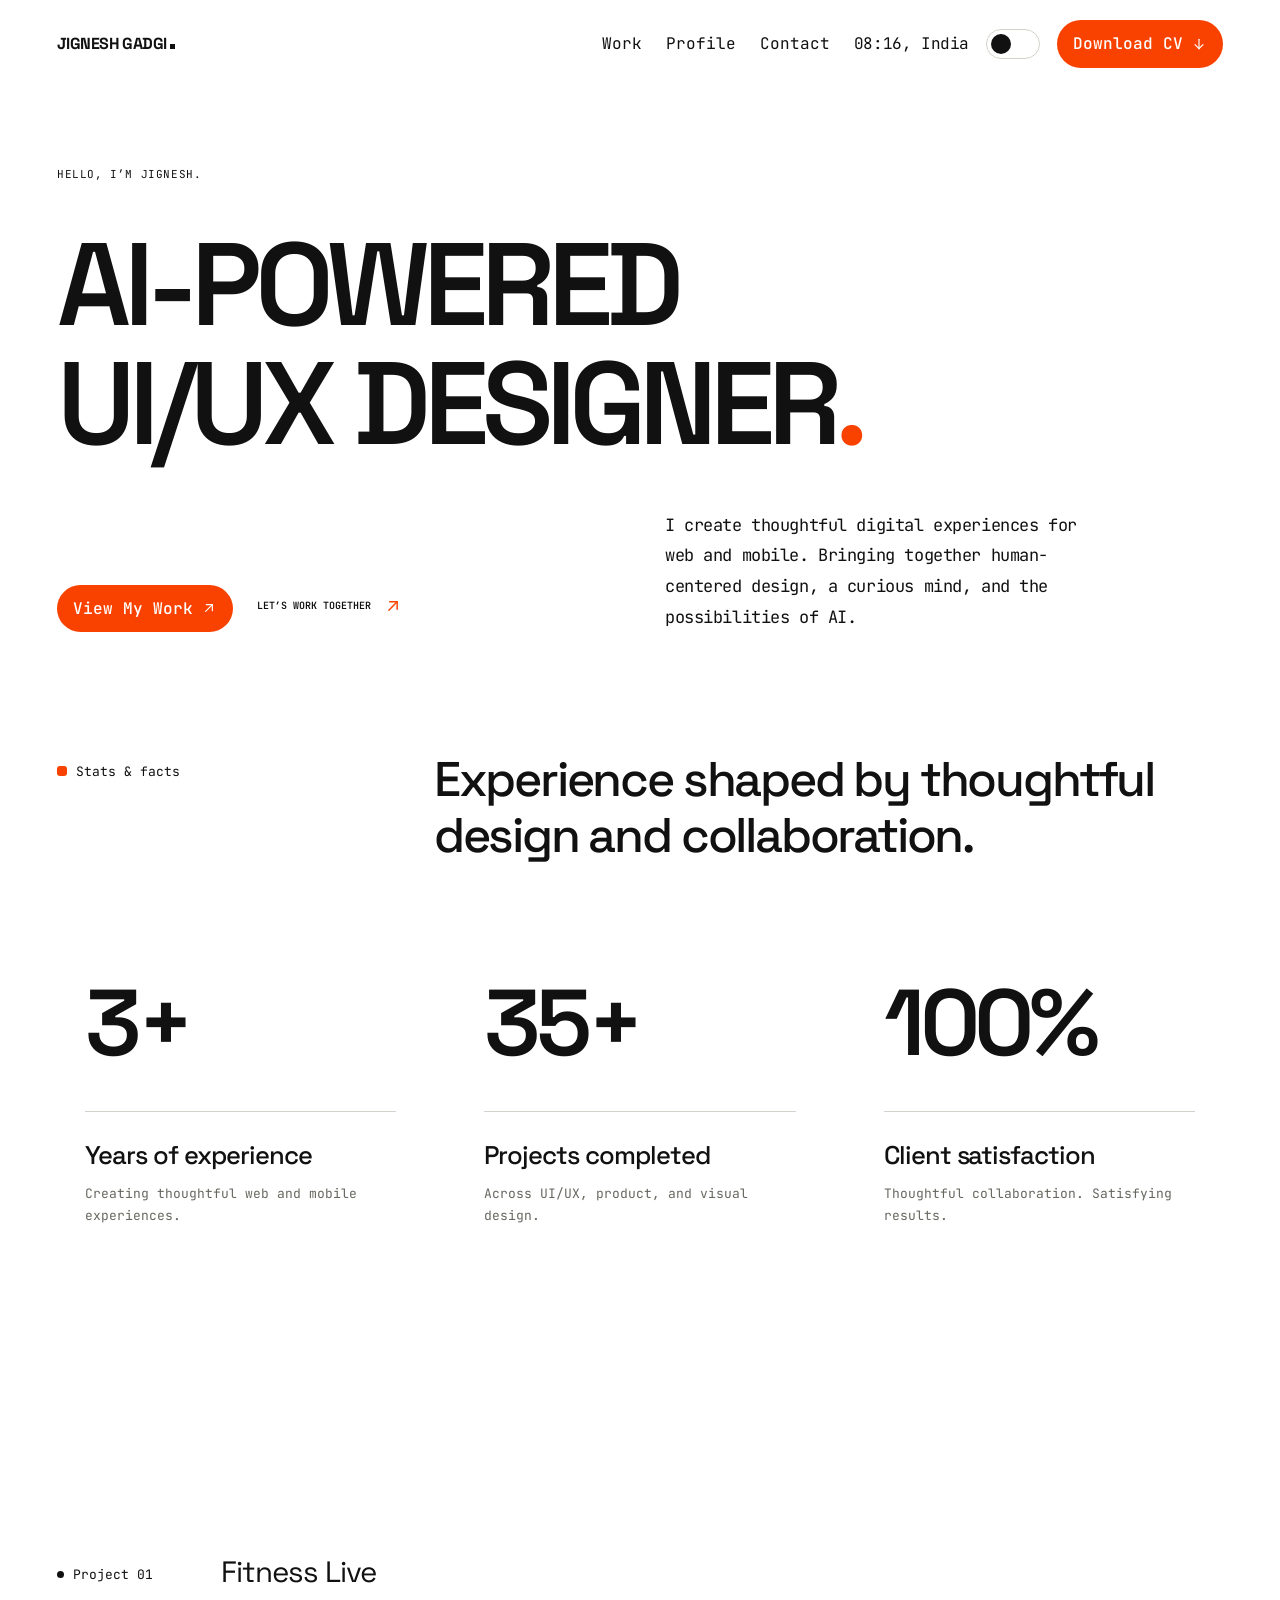
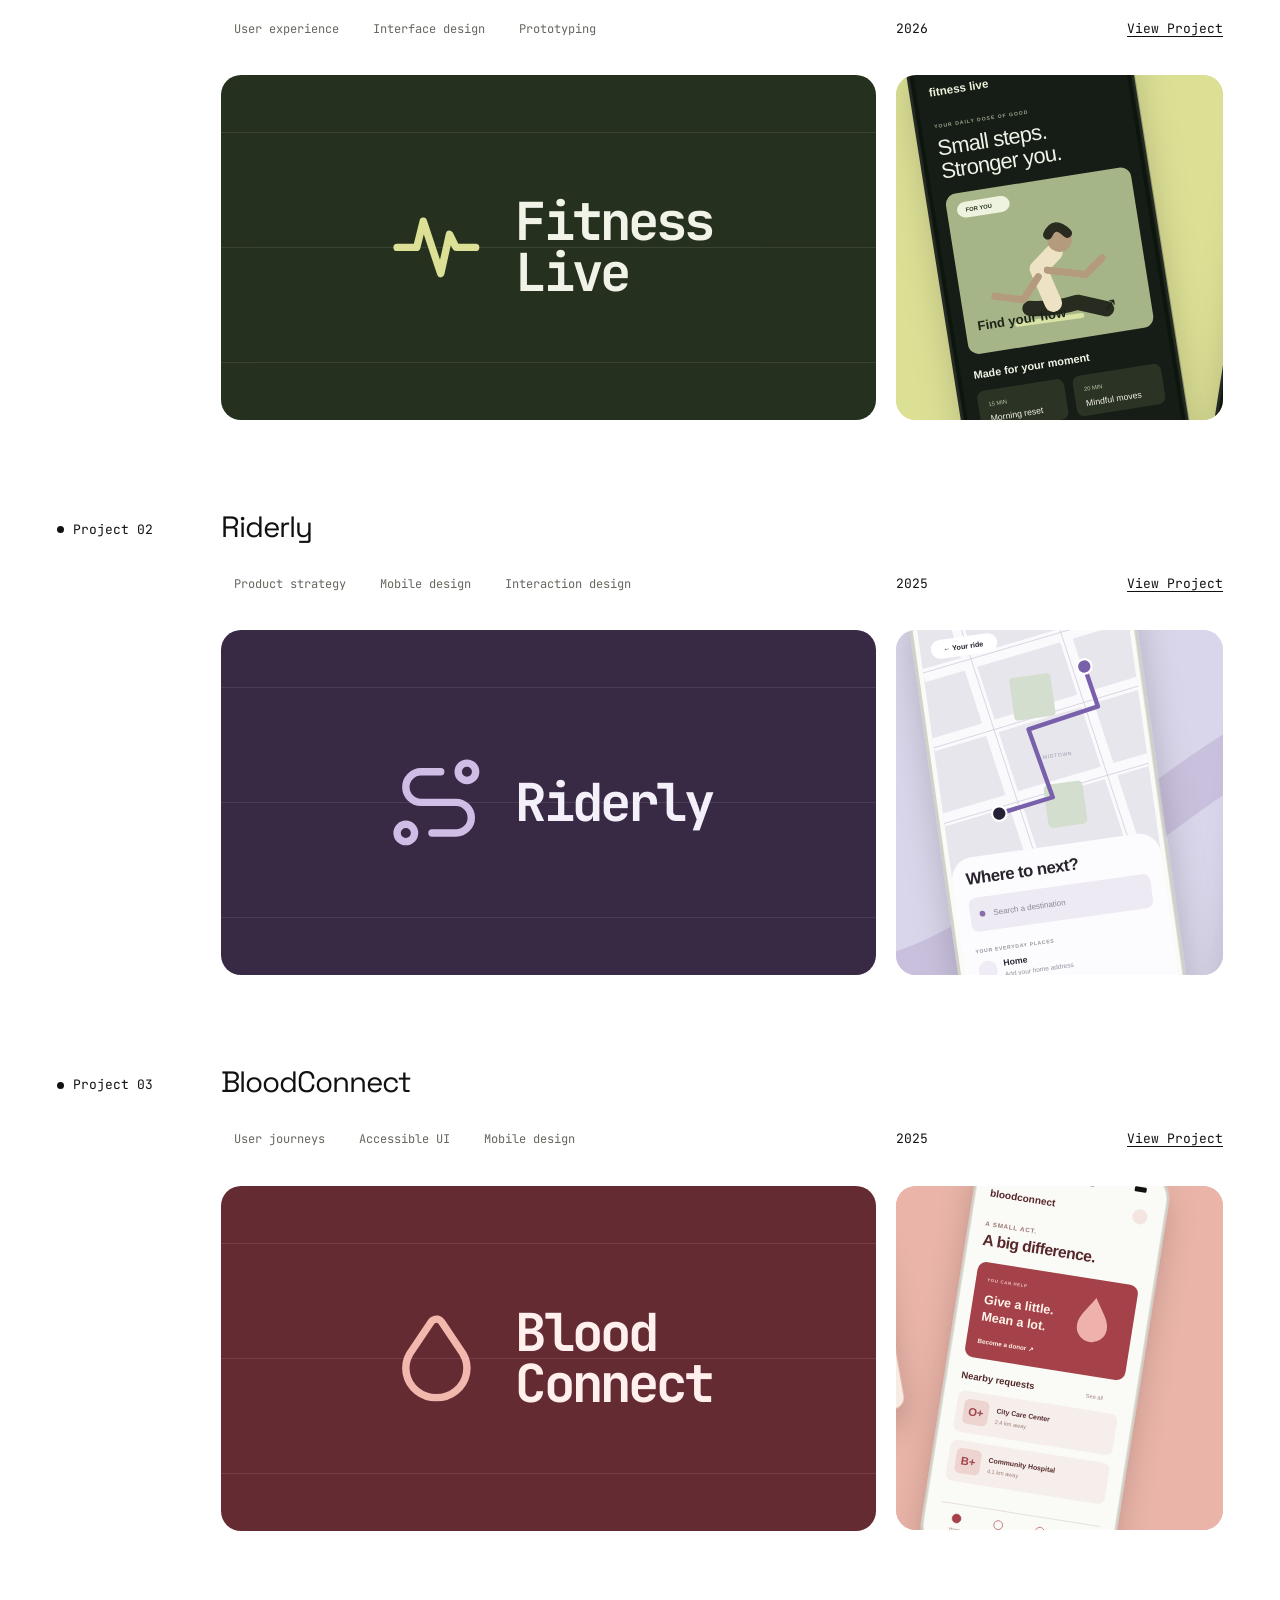
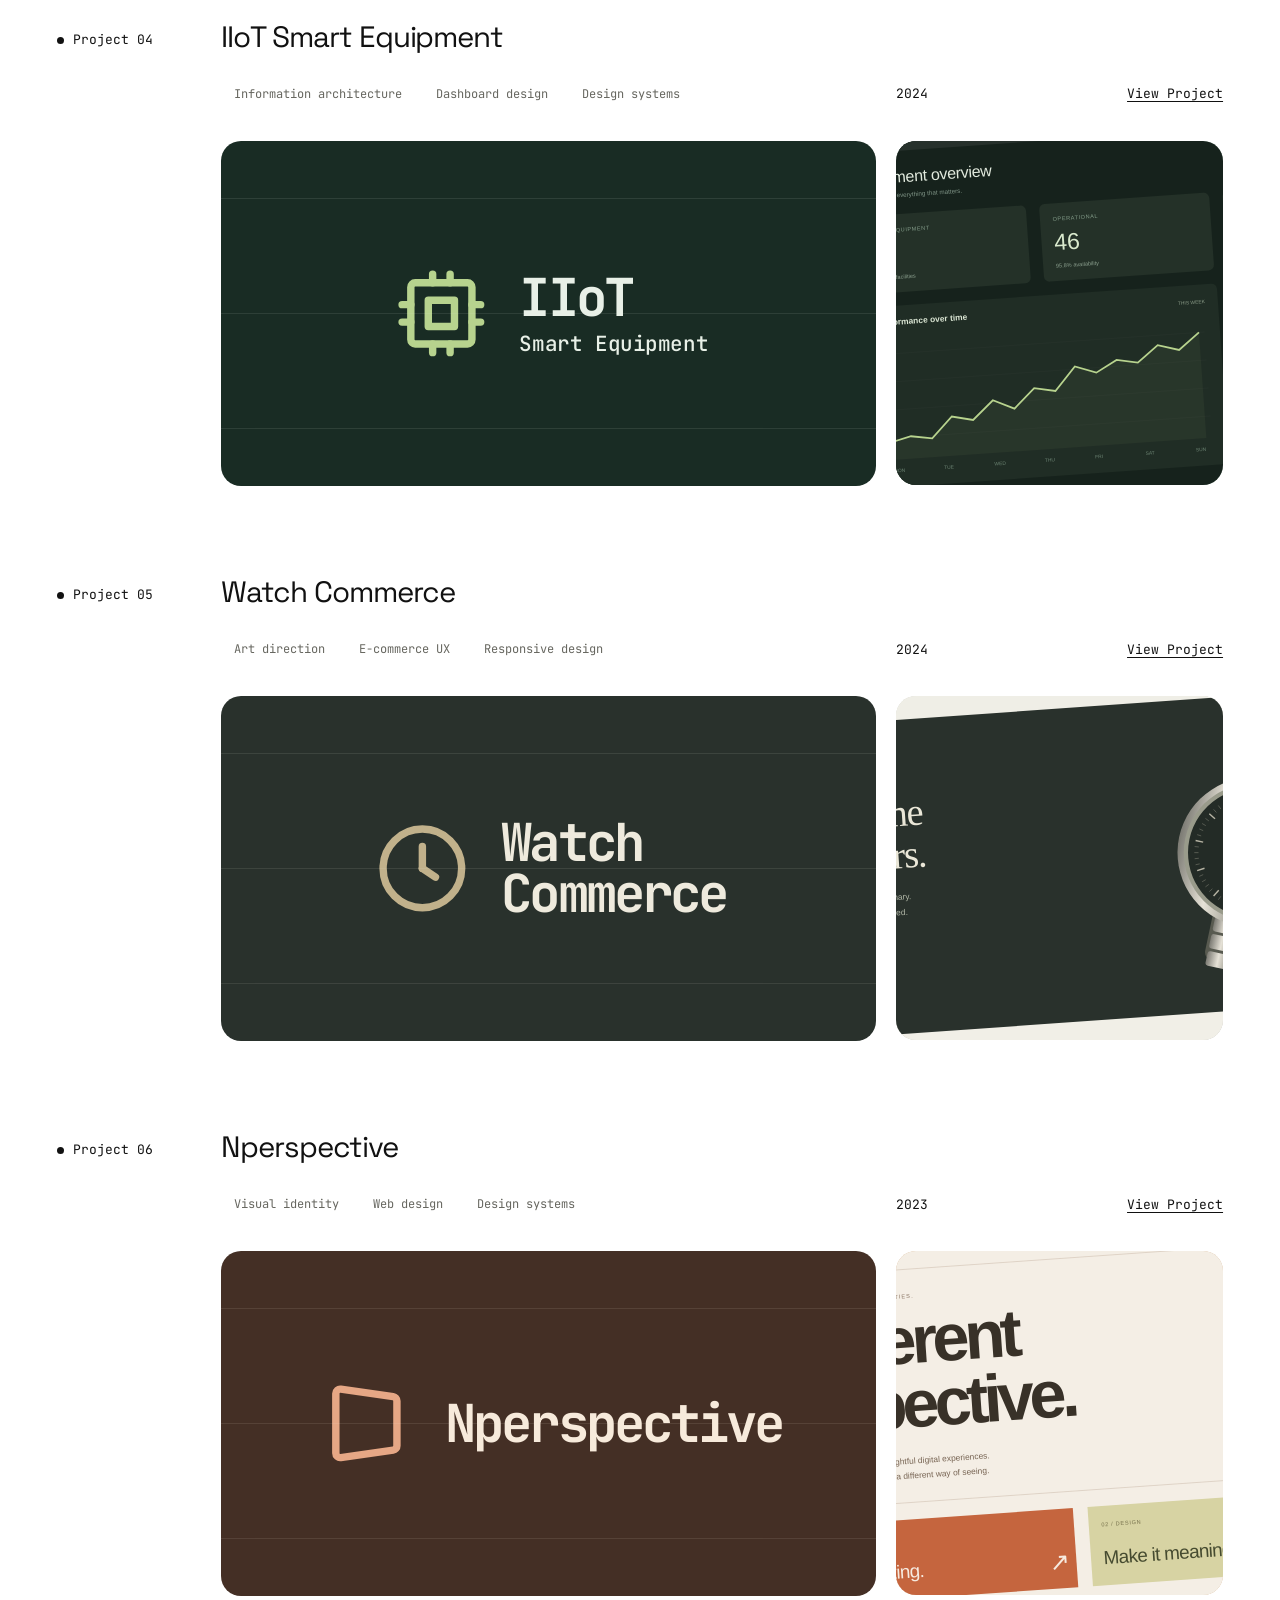
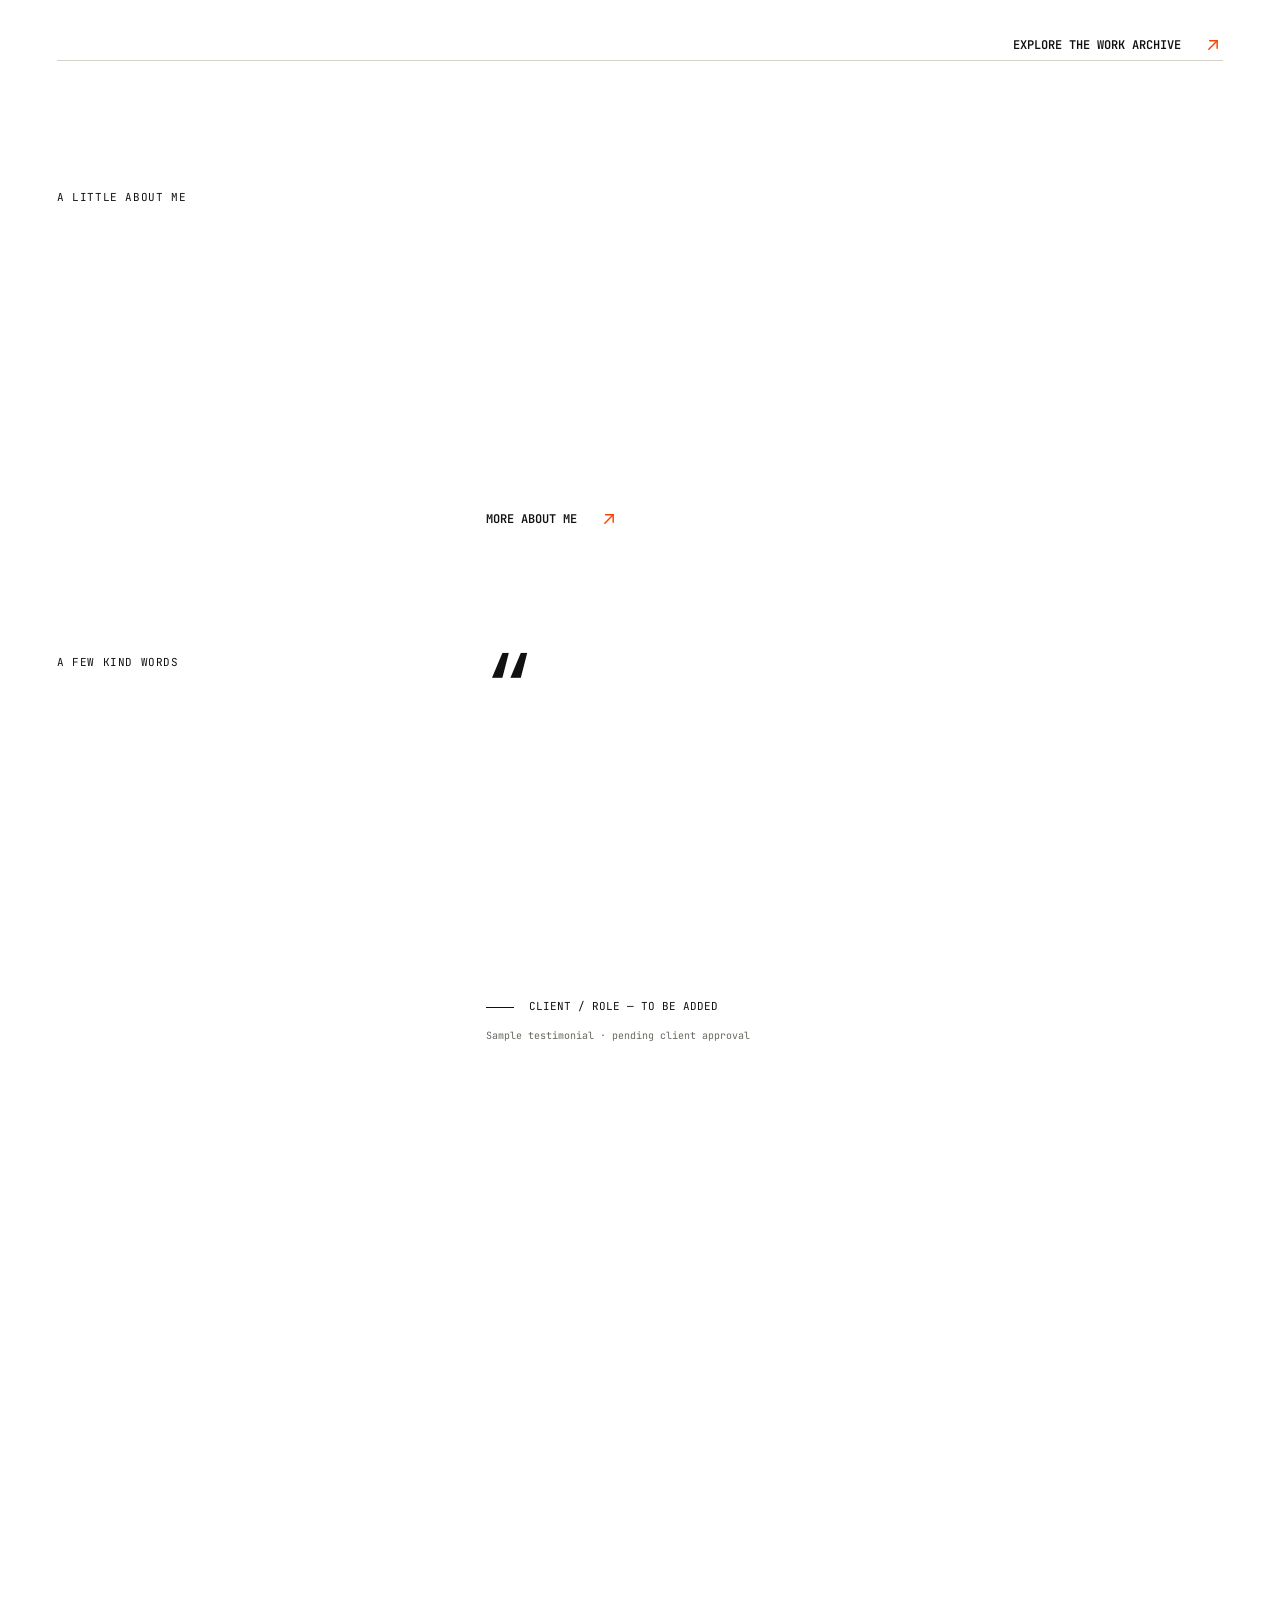
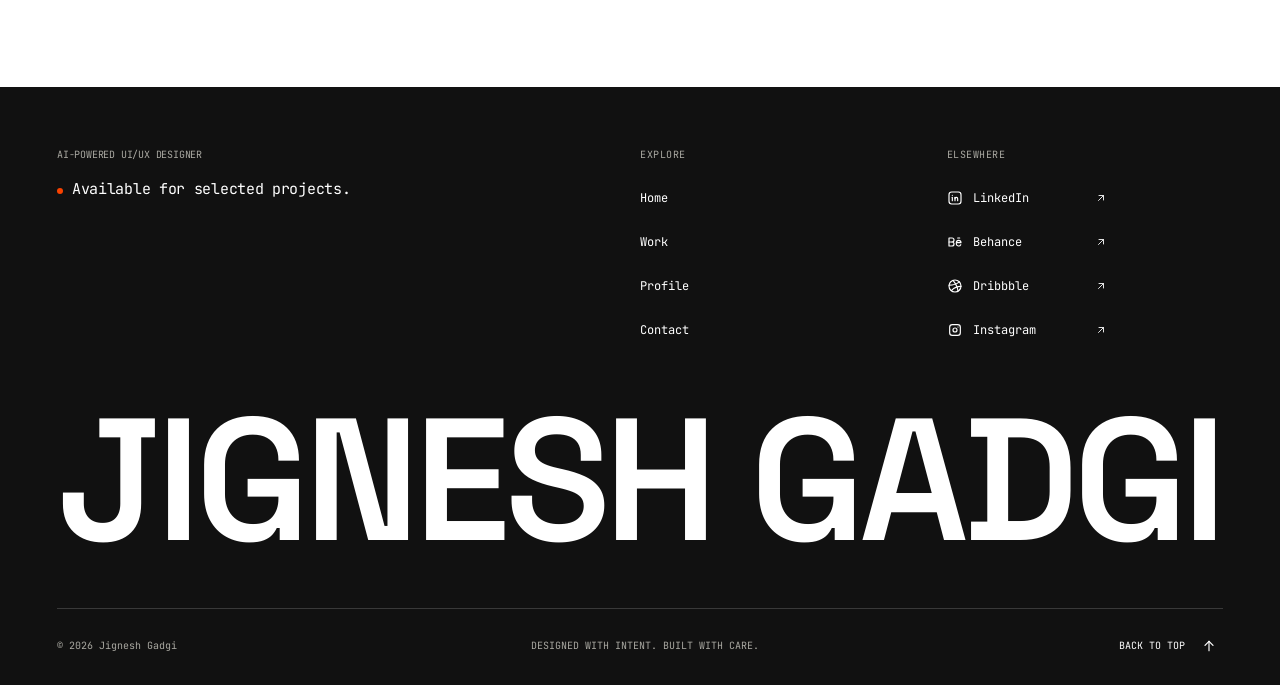
==== commit b2cbd704: "Hide" ====
--- a/index.html
+++ b/index.html
@@ -4,7 +4,7 @@
 <script defer src="assets/vendor/gsap.min.js"></script><script defer src="assets/vendor/ScrollTrigger.min.js"></script><script defer src="js/content.js"></script><script defer src="js/utils.js"></script><script defer src="js/navigation.js"></script><script defer src="js/animations.js"></script><script defer src="js/cursor.js"></script><script defer src="js/scroll.js"></script><script defer src="js/projects.js"></script><script defer src="js/transitions.js"></script><script defer src="js/clock.js"></script><script defer src="js/main.js"></script><noscript><style>.theme-toggle{display:none}@media(max-width:767px){.menu-toggle{display:none}.desktop-nav{display:flex;gap:12px;margin:0}.desktop-nav .nav-link{font-size:10px}.header-inner{gap:12px}}</style></noscript><link rel="stylesheet" href="css/skills.css"><script defer src="assets/vendor/matter.min.js"></script><script defer src="js/skills.js"></script></head>
 <body data-page="home"><a class="skip-link" href="#main">Skip to content</a><div class="scroll-progress" aria-hidden="true"></div>
   <header class="site-header"><div class="container header-inner"><a class="wordmark" href="index.html" aria-label="Jignesh Gadgi — Home">JIGNESH GADGI<span class="wordmark-dot" aria-hidden="true"></span></a>
-  <nav class="desktop-nav" aria-label="Main navigation"><a class="nav-link" href="work.html">Work</a><a class="nav-link" href="profile.html">Profile</a><a class="nav-link" href="services.html">Services</a><a class="nav-link" href="contact.html">Contact</a></nav>
+  <nav class="desktop-nav" aria-label="Main navigation"><a class="nav-link" href="work.html">Work</a><a class="nav-link" href="profile.html">Profile</a><a class="nav-link" href="contact.html">Contact</a></nav>
   <div class="header-tools"><p class="location-clock" data-location-clock aria-label="Local time in India"><time>--:--</time>, <span data-location>India</span></p><button class="theme-toggle" type="button" role="switch" aria-checked="false" aria-label="Dark mode" data-theme-toggle><span class="theme-track" aria-hidden="true"><span class="theme-thumb"></span></span></button><button class="header-cv" type="button" data-cv-unavailable title="CV coming soon">Download CV<svg aria-hidden="true" focusable="false"
   xmlns="http://www.w3.org/2000/svg"
   width="24"
@@ -38,7 +38,7 @@
   <path d="M12 5l0 14" />
   <path d="M5 12l14 0" />
 </svg></span> MENU</button></div></header>
-  <div class="mobile-menu" id="mobile-menu" hidden><nav aria-label="Mobile navigation"><a class="mobile-link" href="work.html"><span>Work</span><span class="eyebrow">01</span></a><a class="mobile-link" href="profile.html"><span>Profile</span><span class="eyebrow">02</span></a><a class="mobile-link" href="services.html"><span>Services</span><span class="eyebrow">03</span></a><a class="mobile-link" href="contact.html"><span>Contact</span><span class="eyebrow">04</span></a></nav><div class="mobile-menu-bottom"><p class="eyebrow"><span class="dot"></span>AVAILABLE FOR<br>SELECTED PROJECTS</p><p class="eyebrow">THOUGHTFUL DESIGN.<br>HUMAN AT HEART.</p></div></div><div class="loader" aria-hidden="true"><span class="loader-mark">JG<span style="color:var(--accent)">.</span></span><div class="loader-bottom"><span class="eyebrow">THOUGHTFUL DESIGN. HUMAN AT HEART.</span><span class="eyebrow"><span class="loader-count">000</span> / 100</span></div><div class="loader-line"></div></div><div class="page-wipe" aria-hidden="true">JG.</div><div class="cursor" aria-hidden="true"></div><main id="main" tabindex="-1"><section class="hero container"><div class="hero-topline"><p class="eyebrow ">HELLO, I’M JIGNESH.</p></div><h1 class="hero-title"><span class="line-mask"><span class="line-inner">AI-POWERED</span></span><span class="line-mask"><span class="line-inner">UI/UX DESIGNER<span style="color:var(--accent)">.</span></span></span></h1><div class="hero-bottom"><div class="hero-actions"><a class="button button-primary" href="work.html" data-magnetic>View My Work<span class="arrow" aria-hidden="true"><svg aria-hidden="true" focusable="false"
+  <div class="mobile-menu" id="mobile-menu" hidden><nav aria-label="Mobile navigation"><a class="mobile-link" href="work.html"><span>Work</span><span class="eyebrow">01</span></a><a class="mobile-link" href="profile.html"><span>Profile</span><span class="eyebrow">02</span></a><a class="mobile-link" href="contact.html"><span>Contact</span><span class="eyebrow">03</span></a></nav><div class="mobile-menu-bottom"><p class="eyebrow"><span class="dot"></span>AVAILABLE FOR<br>SELECTED PROJECTS</p><p class="eyebrow">THOUGHTFUL DESIGN.<br>HUMAN AT HEART.</p></div></div><div class="loader" aria-hidden="true"><span class="loader-mark">JG<span style="color:var(--accent)">.</span></span><div class="loader-bottom"><span class="eyebrow">THOUGHTFUL DESIGN. HUMAN AT HEART.</span><span class="eyebrow"><span class="loader-count">000</span> / 100</span></div><div class="loader-line"></div></div><div class="page-wipe" aria-hidden="true">JG.</div><div class="cursor" aria-hidden="true"></div><main id="main" tabindex="-1"><section class="hero container"><div class="hero-topline"><p class="eyebrow ">HELLO, I’M JIGNESH.</p></div><h1 class="hero-title"><span class="line-mask"><span class="line-inner">AI-POWERED</span></span><span class="line-mask"><span class="line-inner">UI/UX DESIGNER<span style="color:var(--accent)">.</span></span></span></h1><div class="hero-bottom"><div class="hero-actions"><a class="button button-primary" href="work.html" data-magnetic>View My Work<span class="arrow" aria-hidden="true"><svg aria-hidden="true" focusable="false"
   xmlns="http://www.w3.org/2000/svg"
   width="24"
   height="24"
@@ -68,23 +68,10 @@
   <path stroke="none" d="M0 0h24v24H0z" fill="none"/>
   <path d="M17 7l-10 10" />
   <path d="M8 7l9 0l0 9" />
-</svg></span></a></div><p class="hero-description">I create thoughtful digital experiences for web and mobile. Bringing together human-centered design, a curious mind, and the possibilities of AI.</p></div><div class="hero-meta"><div class="hero-meta-group"><span class="eyebrow">3+ YEARS EXPERIENCE</span><span class="eyebrow">35+ PROJECTS</span><span class="eyebrow">UI/UX · PRODUCT DESIGN · AI</span></div><a class="scroll-cue eyebrow" href="#selected-work"><span>SCROLL TO EXPLORE</span><span class="arrow" aria-hidden="true"><svg aria-hidden="true" focusable="false"
-  xmlns="http://www.w3.org/2000/svg"
-  width="24"
-  height="24"
-  viewBox="0 0 24 24"
-  fill="none"
-  stroke="currentColor"
-  stroke-width="2"
-  stroke-linecap="round"
-  stroke-linejoin="round"
-  class="tabler-icon icon icon-tabler icons-tabler-outline icon-tabler-arrow-down"
->
-  <path stroke="none" d="M0 0h24v24H0z" fill="none"/>
-  <path d="M12 5l0 14" />
-  <path d="M18 13l-6 6" />
-  <path d="M6 13l6 6" />
-</svg></span></a></div></section>
+</svg></span></a></div><p class="hero-description">I create thoughtful digital experiences for web and mobile. Bringing together human-centered design, a curious mind, and the possibilities of AI.</p></div></section><section class="stats-section section container" aria-labelledby="stats-title">
+    <div class="stats-heading"><p class="eyebrow"><span class="dot" aria-hidden="true"></span>Stats &amp; facts</p><h2 id="stats-title">Experience shaped by thoughtful design and collaboration.</h2></div>
+    <div class="stats-cards"><article class="stats-card"><p class="stats-value">3+</p><div class="stats-card-copy"><h3>Years of experience</h3><p>Creating thoughtful web and mobile experiences.</p></div></article><article class="stats-card"><p class="stats-value">35+</p><div class="stats-card-copy"><h3>Projects completed</h3><p>Across UI/UX, product, and visual design.</p></div></article><article class="stats-card"><p class="stats-value">100%</p><div class="stats-card-copy"><h3>Client satisfaction</h3><p>Thoughtful collaboration. Satisfying results.</p></div></article></div>
+  </section>
 <section class="home-work section container" id="selected-work"><div class="section-top"><div data-reveal><p class="eyebrow ">A FEW THINGS I’VE PUT MY MIND TO</p><h2 class="section-heading">Selected work<span class="section-index">(06)</span></h2></div><p data-reveal>A selection of digital products, interfaces, and experiences. Thoughtfully made, from the inside out.</p></div><div class="selected-projects"><article class="selected-project" aria-labelledby="selected-fitness-live">
     <p class="selected-index"><span aria-hidden="true"></span>Project 01</p>
     <div class="selected-content">
@@ -274,11 +261,8 @@
   <path d="M17 7l-10 10" />
   <path d="M8 7l9 0l0 9" />
 </svg></span></a></div></div></section>
-<section class="stats-section section container" aria-labelledby="stats-title">
-    <div class="stats-heading"><p class="eyebrow"><span class="dot" aria-hidden="true"></span>Stats &amp; facts</p><h2 id="stats-title">Experience shaped by thoughtful design and collaboration.</h2></div>
-    <div class="stats-cards"><article class="stats-card"><p class="stats-value">3+</p><div class="stats-card-copy"><h3>Years of experience</h3><p>Creating thoughtful web and mobile experiences.</p></div></article><article class="stats-card"><p class="stats-value">35+</p><div class="stats-card-copy"><h3>Projects completed</h3><p>Across UI/UX, product, and visual design.</p></div></article><article class="stats-card"><p class="stats-value">100%</p><div class="stats-card-copy"><h3>Client satisfaction</h3><p>Thoughtful collaboration. Satisfying results.</p></div></article></div>
-  </section>
-<section class="skills-playground section container" id="skills" aria-labelledby="skills-title">
+
+<section hidden class="skills-playground section container" id="skills" aria-labelledby="skills-title">
   <div class="skills-intro"><p class="eyebrow"><span class="dot" aria-hidden="true"></span>THE SKILLS BEHIND THE WORK</p><h2 class="section-heading" id="skills-title">A little craft.<br>A lot of possibility.</h2><p>From the first question to the final interaction.<br>These are the skills I bring to the table.</p></div>
   <div class="skills-arena" data-skills-arena role="group" aria-label="Interactive design skills"><button type="button" class="skill-pill is-orange"><svg aria-hidden="true" focusable="false"
   xmlns="http://www.w3.org/2000/svg"
@@ -435,97 +419,23 @@
   <path d="M17 7l-10 10" />
   <path d="M8 7l9 0l0 9" />
 </svg><span>Visual Design</span></button></div>
-</section><section class="section container home-services"><div class="section-top"><div data-reveal><p class="eyebrow ">FROM THE FIRST QUESTION TO THE FINAL DETAIL</p><h2 class="section-heading">What I do<span class="section-index">(07)</span></h2></div><a class="text-link" href="services.html">ALL SERVICES<span class="arrow" aria-hidden="true"><svg aria-hidden="true" focusable="false"
-  xmlns="http://www.w3.org/2000/svg"
-  width="24"
-  height="24"
-  viewBox="0 0 24 24"
-  fill="none"
-  stroke="currentColor"
-  stroke-width="2"
-  stroke-linecap="round"
-  stroke-linejoin="round"
-  class="tabler-icon icon icon-tabler icons-tabler-outline icon-tabler-arrow-up-right"
->
-  <path stroke="none" d="M0 0h24v24H0z" fill="none"/>
-  <path d="M17 7l-10 10" />
-  <path d="M8 7l9 0l0 9" />
-</svg></span></a></div><div class="service-list"><details class="service-row"><summary><span class="eyebrow muted">01</span><h3>UI/UX design</h3><span class="arrow" aria-hidden="true"><svg aria-hidden="true" focusable="false"
-  xmlns="http://www.w3.org/2000/svg"
-  width="24"
-  height="24"
-  viewBox="0 0 24 24"
-  fill="none"
-  stroke="currentColor"
-  stroke-width="2"
-  stroke-linecap="round"
-  stroke-linejoin="round"
-  class="tabler-icon icon icon-tabler icons-tabler-outline icon-tabler-arrow-up-right"
->
-  <path stroke="none" d="M0 0h24v24H0z" fill="none"/>
-  <path d="M17 7l-10 10" />
-  <path d="M8 7l9 0l0 9" />
-</svg></span></summary><div class="service-body"><h3>Useful feels effortless.</h3><p>Research, journeys, and interfaces that make complex things feel simple. Every decision starts with the people using the product.</p><p class="eyebrow">User flows / Wireframes / Interface design</p></div></details><details class="service-row"><summary><span class="eyebrow muted">02</span><h3>Product design</h3><span class="arrow" aria-hidden="true"><svg aria-hidden="true" focusable="false"
-  xmlns="http://www.w3.org/2000/svg"
-  width="24"
-  height="24"
-  viewBox="0 0 24 24"
-  fill="none"
-  stroke="currentColor"
-  stroke-width="2"
-  stroke-linecap="round"
-  stroke-linejoin="round"
-  class="tabler-icon icon icon-tabler icons-tabler-outline icon-tabler-arrow-up-right"
->
-  <path stroke="none" d="M0 0h24v24H0z" fill="none"/>
-  <path d="M17 7l-10 10" />
-  <path d="M8 7l9 0l0 9" />
-</svg></span></summary><div class="service-body"><h3>From first thought to daily habit.</h3><p>Shaping an idea into a coherent product experience, connecting business goals with real user needs from discovery through delivery.</p><p class="eyebrow">Discovery / Product strategy / Prototyping</p></div></details><details class="service-row"><summary><span class="eyebrow muted">03</span><h3>Web design</h3><span class="arrow" aria-hidden="true"><svg aria-hidden="true" focusable="false"
-  xmlns="http://www.w3.org/2000/svg"
-  width="24"
-  height="24"
-  viewBox="0 0 24 24"
-  fill="none"
-  stroke="currentColor"
-  stroke-width="2"
-  stroke-linecap="round"
-  stroke-linejoin="round"
-  class="tabler-icon icon icon-tabler icons-tabler-outline icon-tabler-arrow-up-right"
->
-  <path stroke="none" d="M0 0h24v24H0z" fill="none"/>
-  <path d="M17 7l-10 10" />
-  <path d="M8 7l9 0l0 9" />
-</svg></span></summary><div class="service-body"><h3>A strong first impression. And every one after.</h3><p>Distinctive, responsive websites with thoughtful hierarchy, strong visual systems, and a clear path through the content.</p><p class="eyebrow">Art direction / Responsive UI / Developer handoff</p></div></details></div></section><section class="testimonial"><div class="container testimonial-inner"><p class="eyebrow ">A FEW KIND WORDS</p><div><span class="quote-mark" aria-hidden="true">“</span><blockquote data-quote>Jignesh brings clarity to complex problems and turns ideas into simple, thoughtful digital experiences.</blockquote><p class="quote-credit">CLIENT / ROLE — TO BE ADDED</p><p class="quote-label">Sample testimonial · pending client approval</p></div></div></section><section class="contact-band container"><div class="contact-band-top" data-reveal><p class="eyebrow ">HAVE SOMETHING IN MIND?</p><p class="eyebrow ">GOOD THINGS START WITH A CONVERSATION.</p></div><a class="contact-band-link" href="contact.html" data-reveal><h2>Let’s make<br>something matter.</h2><span class="arrow" aria-hidden="true"><svg aria-hidden="true" focusable="false"
-  xmlns="http://www.w3.org/2000/svg"
-  width="24"
-  height="24"
-  viewBox="0 0 24 24"
-  fill="none"
-  stroke="currentColor"
-  stroke-width="2"
-  stroke-linecap="round"
-  stroke-linejoin="round"
-  class="tabler-icon icon icon-tabler icons-tabler-outline icon-tabler-arrow-up-right"
->
-  <path stroke="none" d="M0 0h24v24H0z" fill="none"/>
-  <path d="M17 7l-10 10" />
-  <path d="M8 7l9 0l0 9" />
-</svg></span></a><div class="contact-band-bottom" data-reveal><p>Thoughtful design. A fresh perspective. Your next big idea.</p><a class="text-link" href="contact.html">LET’S WORK TOGETHER<span class="arrow" aria-hidden="true"><svg aria-hidden="true" focusable="false"
-  xmlns="http://www.w3.org/2000/svg"
-  width="24"
-  height="24"
-  viewBox="0 0 24 24"
-  fill="none"
-  stroke="currentColor"
-  stroke-width="2"
-  stroke-linecap="round"
-  stroke-linejoin="round"
-  class="tabler-icon icon icon-tabler icons-tabler-outline icon-tabler-arrow-up-right"
->
-  <path stroke="none" d="M0 0h24v24H0z" fill="none"/>
-  <path d="M17 7l-10 10" />
-  <path d="M8 7l9 0l0 9" />
-</svg></span></a></div></section></main><footer class="site-footer"><div class="container"><div class="footer-top"><div class="footer-about"><p class="eyebrow ">AI-POWERED UI/UX DESIGNER</p><p><span class="dot"></span>Available for selected projects.</p></div><nav class="footer-nav" aria-label="Footer navigation"><p class="eyebrow ">EXPLORE</p><a class="nav-link" href="index.html">Home</a><a class="nav-link" href="work.html">Work</a><a class="nav-link" href="profile.html">Profile</a><a class="nav-link" href="services.html">Services</a><a class="nav-link" href="contact.html">Contact</a></nav><div class="footer-socials"><p class="eyebrow ">ELSEWHERE</p><a class="social-link" href="https://www.linkedin.com/in/jignesh-ui-ux" target="_blank" rel="noopener noreferrer"><span class="social-name"><svg aria-hidden="true" focusable="false"
+</section><section class="testimonial"><div class="container testimonial-inner"><p class="eyebrow ">A FEW KIND WORDS</p><div><span class="quote-mark" aria-hidden="true">“</span><blockquote data-quote>Jignesh brings clarity to complex problems and turns ideas into simple, thoughtful digital experiences.</blockquote><p class="quote-credit">CLIENT / ROLE — TO BE ADDED</p><p class="quote-label">Sample testimonial · pending client approval</p></div></div></section><section class="contact-band container"><div class="contact-band-top" data-reveal><p class="eyebrow ">HAVE SOMETHING IN MIND?</p><p class="eyebrow ">GOOD THINGS START WITH A CONVERSATION.</p></div><div class="contact-band-link" data-reveal><h2>Let’s make<br>something matter.</h2></div><div class="contact-band-bottom" data-reveal><p>Thoughtful design. A fresh perspective. Your next big idea.</p><a class="preview-cta contact-cta" href="contact.html"><span class="preview-icon" aria-hidden="true"><svg aria-hidden="true" focusable="false"
+  xmlns="http://www.w3.org/2000/svg"
+  width="24"
+  height="24"
+  viewBox="0 0 24 24"
+  fill="none"
+  stroke="currentColor"
+  stroke-width="2"
+  stroke-linecap="round"
+  stroke-linejoin="round"
+  class="tabler-icon icon icon-tabler icons-tabler-outline icon-tabler-arrow-right"
+>
+  <path stroke="none" d="M0 0h24v24H0z" fill="none"/>
+  <path d="M5 12l14 0" />
+  <path d="M13 18l6 -6" />
+  <path d="M13 6l6 6" />
+</svg></span><span class="preview-label">Let’s work together</span></a></div></section></main><footer class="site-footer"><div class="container"><div class="footer-top"><div class="footer-about"><p class="eyebrow ">AI-POWERED UI/UX DESIGNER</p><p><span class="dot"></span>Available for selected projects.</p></div><nav class="footer-nav" aria-label="Footer navigation"><p class="eyebrow ">EXPLORE</p><a class="nav-link" href="index.html">Home</a><a class="nav-link" href="work.html">Work</a><a class="nav-link" href="profile.html">Profile</a><a class="nav-link" href="contact.html">Contact</a></nav><div class="footer-socials"><p class="eyebrow ">ELSEWHERE</p><a class="social-link" href="https://www.linkedin.com/in/jignesh-ui-ux" target="_blank" rel="noopener noreferrer"><span class="social-name"><svg aria-hidden="true" focusable="false"
   xmlns="http://www.w3.org/2000/svg"
   width="24"
   height="24"
--- a/css/variables.css
+++ b/css/variables.css
@@ -5,8 +5,8 @@
     --font-heading: 'Space Grotesk', Arial, Helvetica, sans-serif;
     --font-body: 'JetBrains Mono', 'Courier New', monospace;
     --ink: #111;
-    --paper: #f5f4f0;
-    --secondary: #eae9e4;
+    --paper: #fff;
+    --secondary: #fff;
     --muted: #676760;
     --line: #d2d1ca;
     --accent: #f94200;
--- a/css/global.css
+++ b/css/global.css
@@ -491,4 +491,8 @@
 
 #main .case-intro {
     padding-top: var(--section-space);
-}+}
+/* The statistics replace the hero metadata without leaving its empty space. */
+#main > .hero { min-height: auto; }
+#main > .hero .hero-bottom { margin-bottom: 0; }
+#main > .section:has(+ [hidden] + .testimonial) { padding-bottom: 0; }
--- a/css/footer.css
+++ b/css/footer.css
@@ -150,4 +150,7 @@
 }
 .footer-socials .social-name { gap: 10px; }
 .footer-socials .social-link > .arrow { justify-self: end; }
-.home-work .archive-bottom { justify-content: flex-end; }+.home-work .archive-bottom { justify-content: flex-end; }
+/* Fit the name to the same left and right content margins on every screen. */
+.site-footer > .container { container-type: inline-size; }
+.site-footer .footer-name { width: 100%; font-size: 14.9cqw; margin: 0; }
--- a/css/responsive.css
+++ b/css/responsive.css
@@ -709,6 +709,7 @@
 }
 
 @media(max-width:360px) {
+    .email-button { font-size: 16px; gap: 8px; max-width: 100%; }
     .hero-actions {
         gap: 15px
     }
--- a/css/theme.css
+++ b/css/theme.css
@@ -4,13 +4,13 @@
   font-family: var(--font-body);
 }
 :root {
-  --font-sans: 'DM Sans', Arial, Helvetica, sans-serif;
+  --font-sans: var(--font-heading);
   --accent: #f94200;
   --accent-hover: #e53c00;
   --on-accent: #fff;
-  --header-background: rgb(245 244 240 / 97%);
+  --header-background: rgb(255 255 255 / 97%);
   --surface-inverse: #111;
-  --text-inverse: #f5f4f0;
+  --text-inverse: #fff;
 }
 :root[data-theme='dark'] {
   --ink: #f1f0e9;
--- a/css/case-study.css
+++ b/css/case-study.css
@@ -100,7 +100,7 @@
   display: inline-flex; align-items: center; gap: 16px;
   margin-top: 28px; padding: 6px 24px 6px 6px; min-height: 64px;
   border: 0; border-radius: 100px; background: var(--secondary); color: var(--ink);
-  font-family: var(--font-heading); font-size: 18px; font-weight: 500;
+  font-family: var(--font-body); font-size: 18px; font-weight: 500;
   line-height: 1.4; white-space: nowrap; transition: color .3s;
 }
 .preview-cta::before {
@@ -117,3 +117,10 @@
 .preview-cta:is(:hover, :focus-visible) { color: var(--on-accent); }
 .preview-cta:is(:hover, :focus-visible)::before { inset: 0; width: 100%; }
 .preview-cta:disabled { cursor: not-allowed; }
+
+/* Project covers follow the same content edges as the rest of the site. */
+.case-study > .case-cover {
+  width: min(100%, var(--container)); max-width: none;
+  padding-inline: var(--gutter); margin-inline: auto;
+}
+.contact-cta { font-size: clamp(15px, 1.25vw, 18px); margin-top: 0; box-shadow: inset 0 0 0 1px var(--line); }
--- a/css/skills.css
+++ b/css/skills.css
@@ -1,3 +1,4 @@
+.skills-playground[hidden] { display: none; }
 .skills-intro { text-align: center; max-width: 720px; margin: 0 auto 38px; }
 .skills-intro .eyebrow { margin-bottom: 22px; }
 .skills-intro .section-heading { font-size: clamp(38px, 5vw, 68px); line-height: 1.06; }
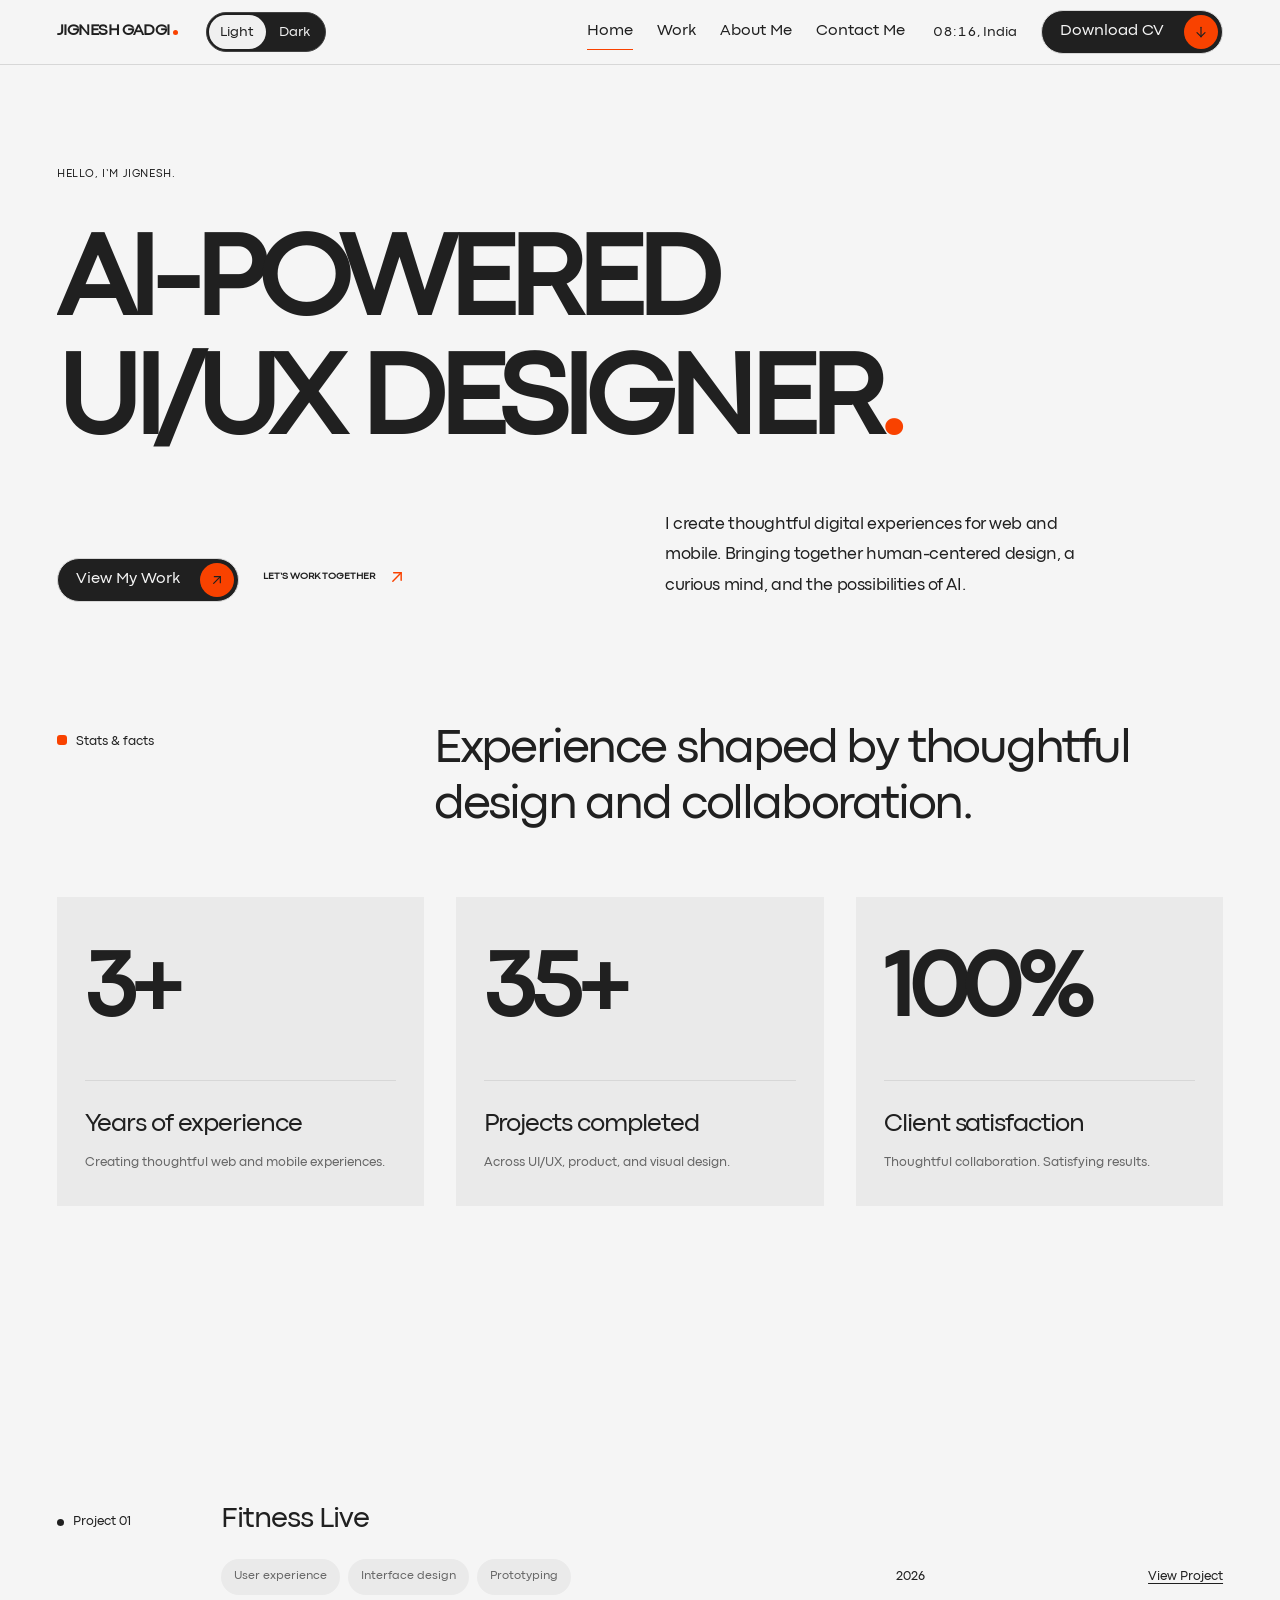
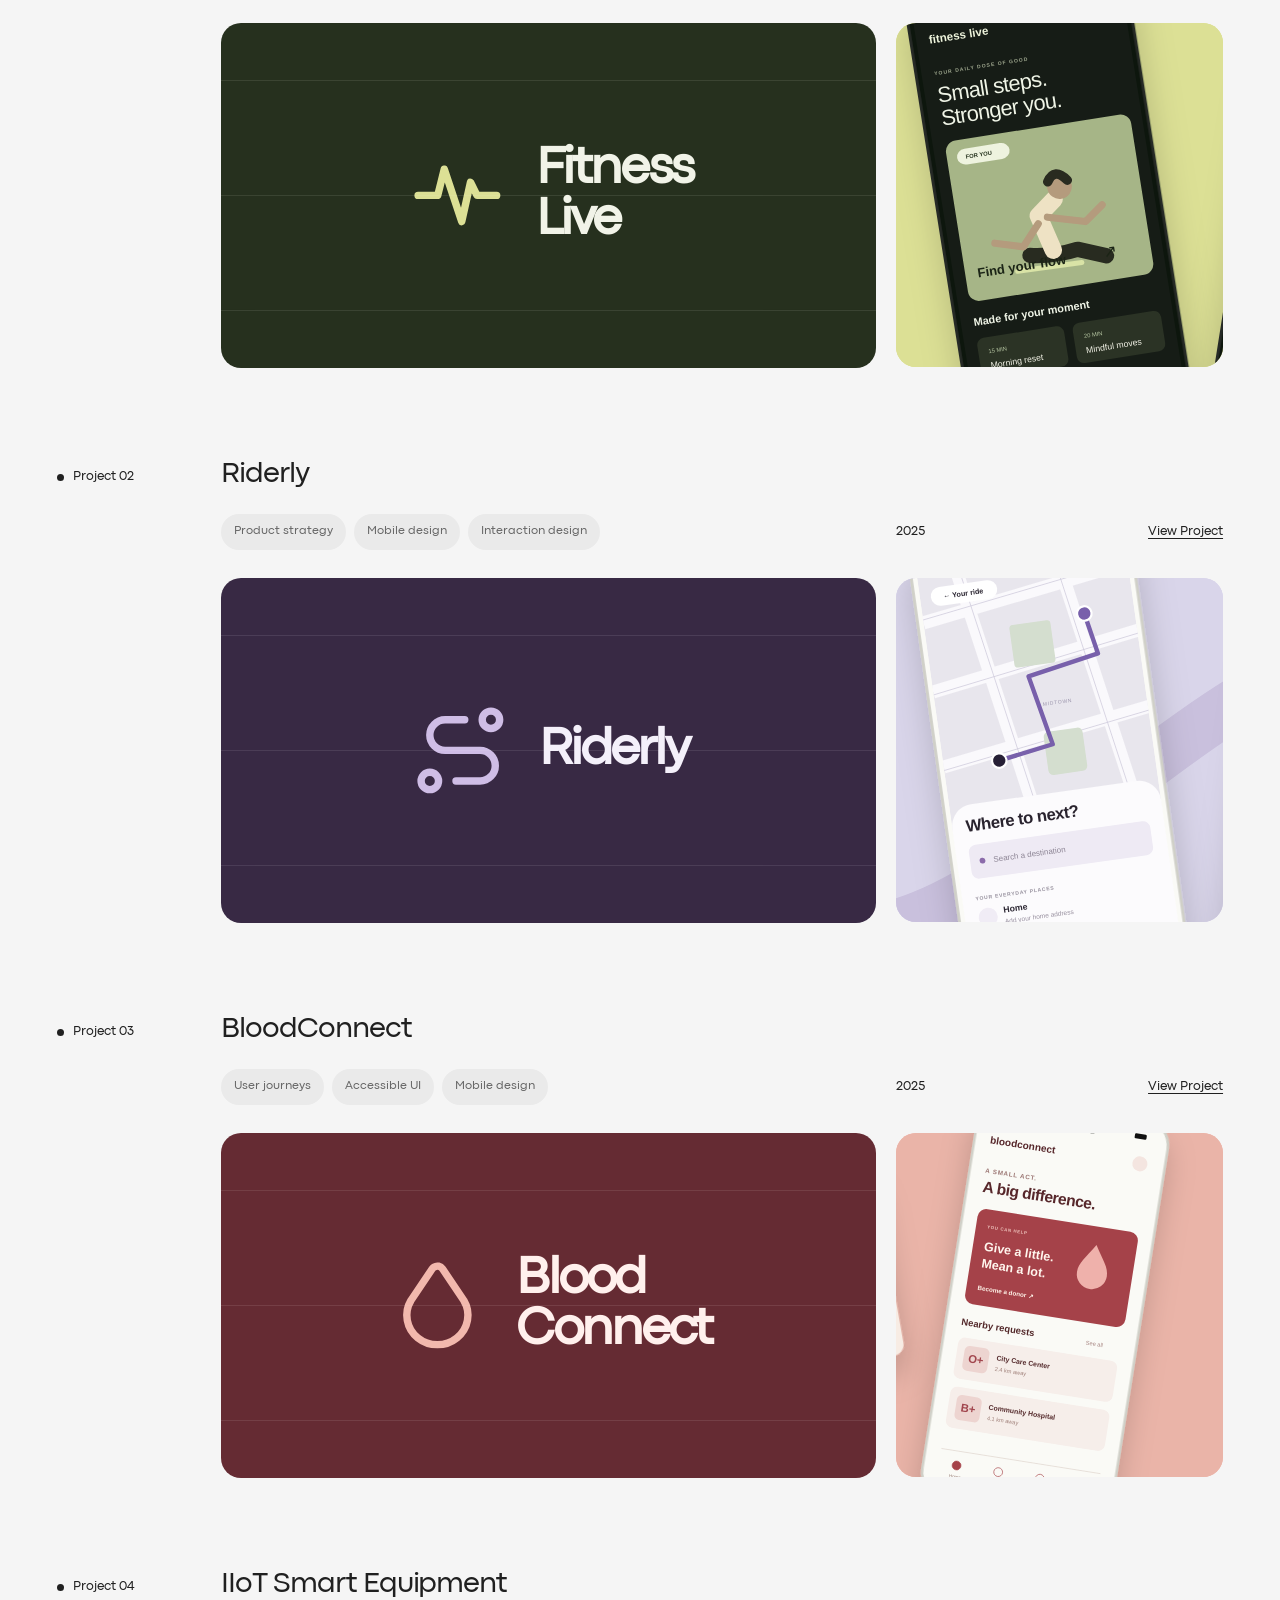
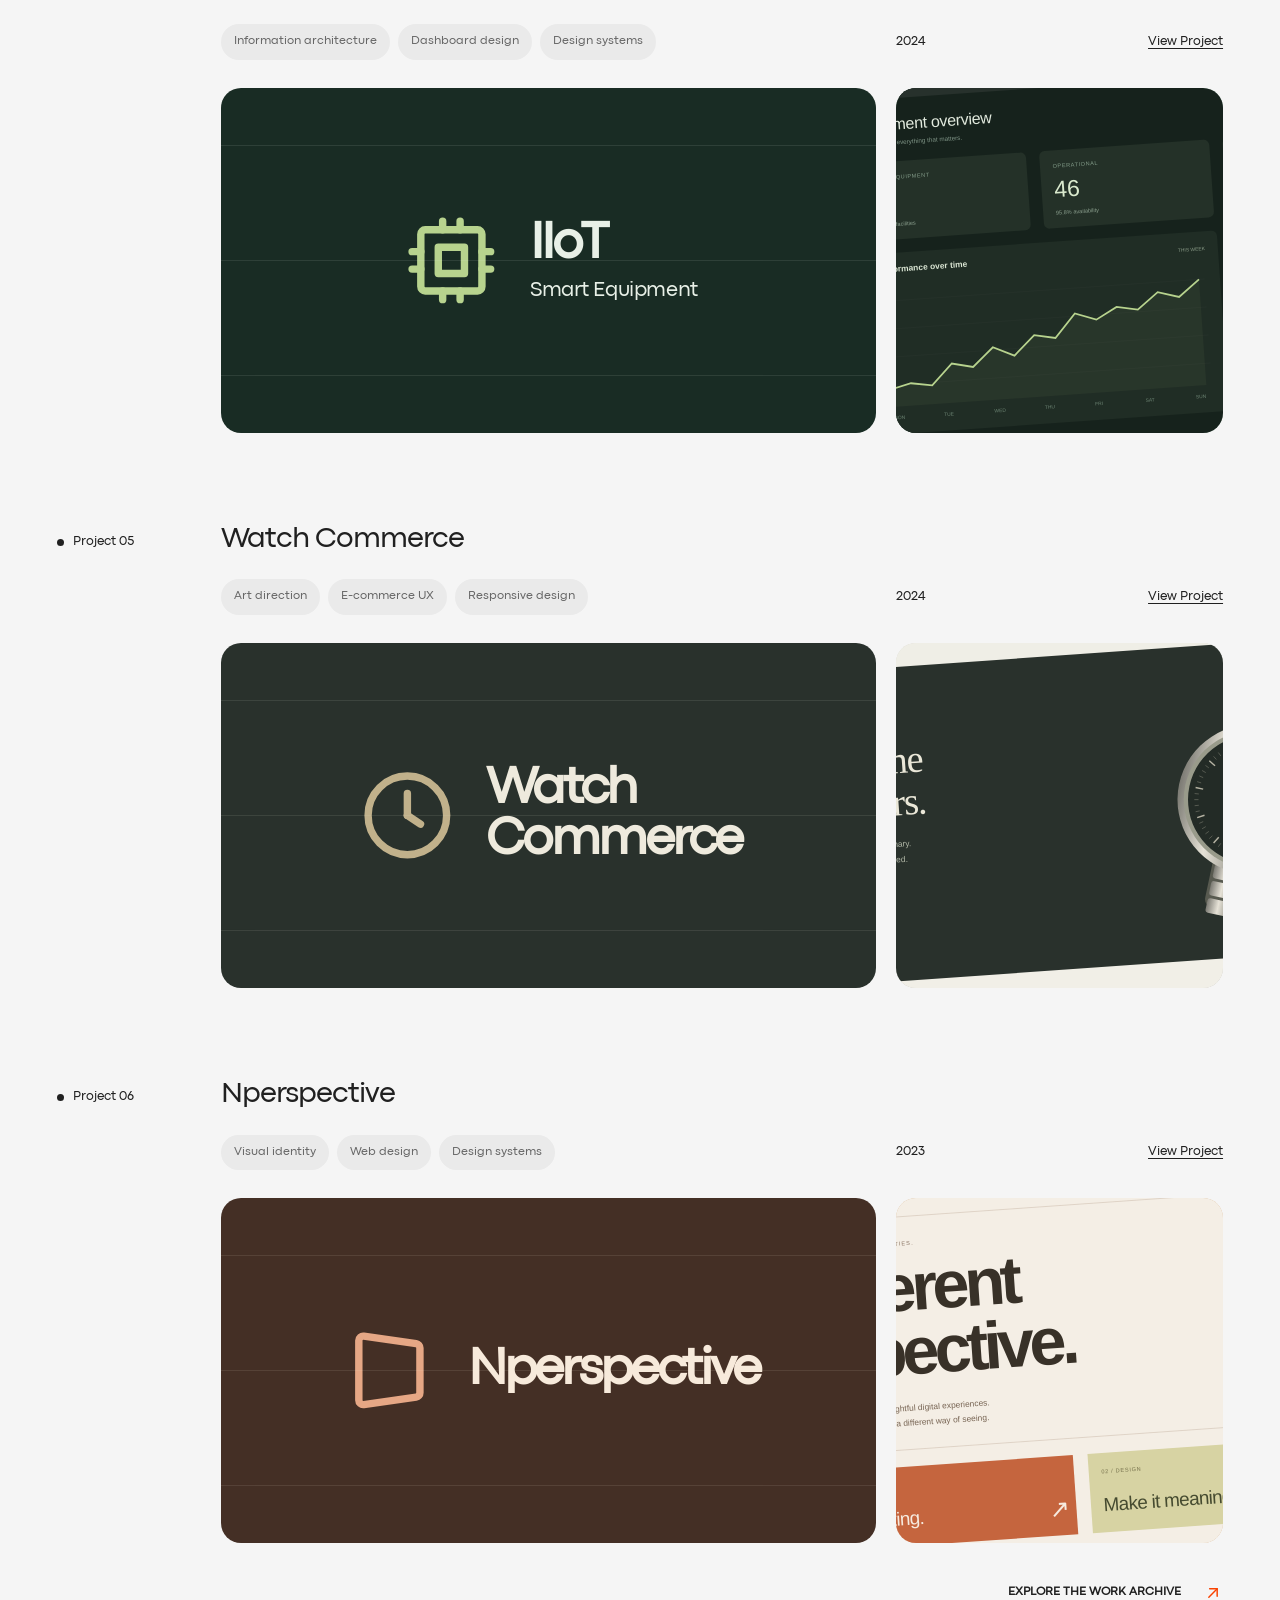
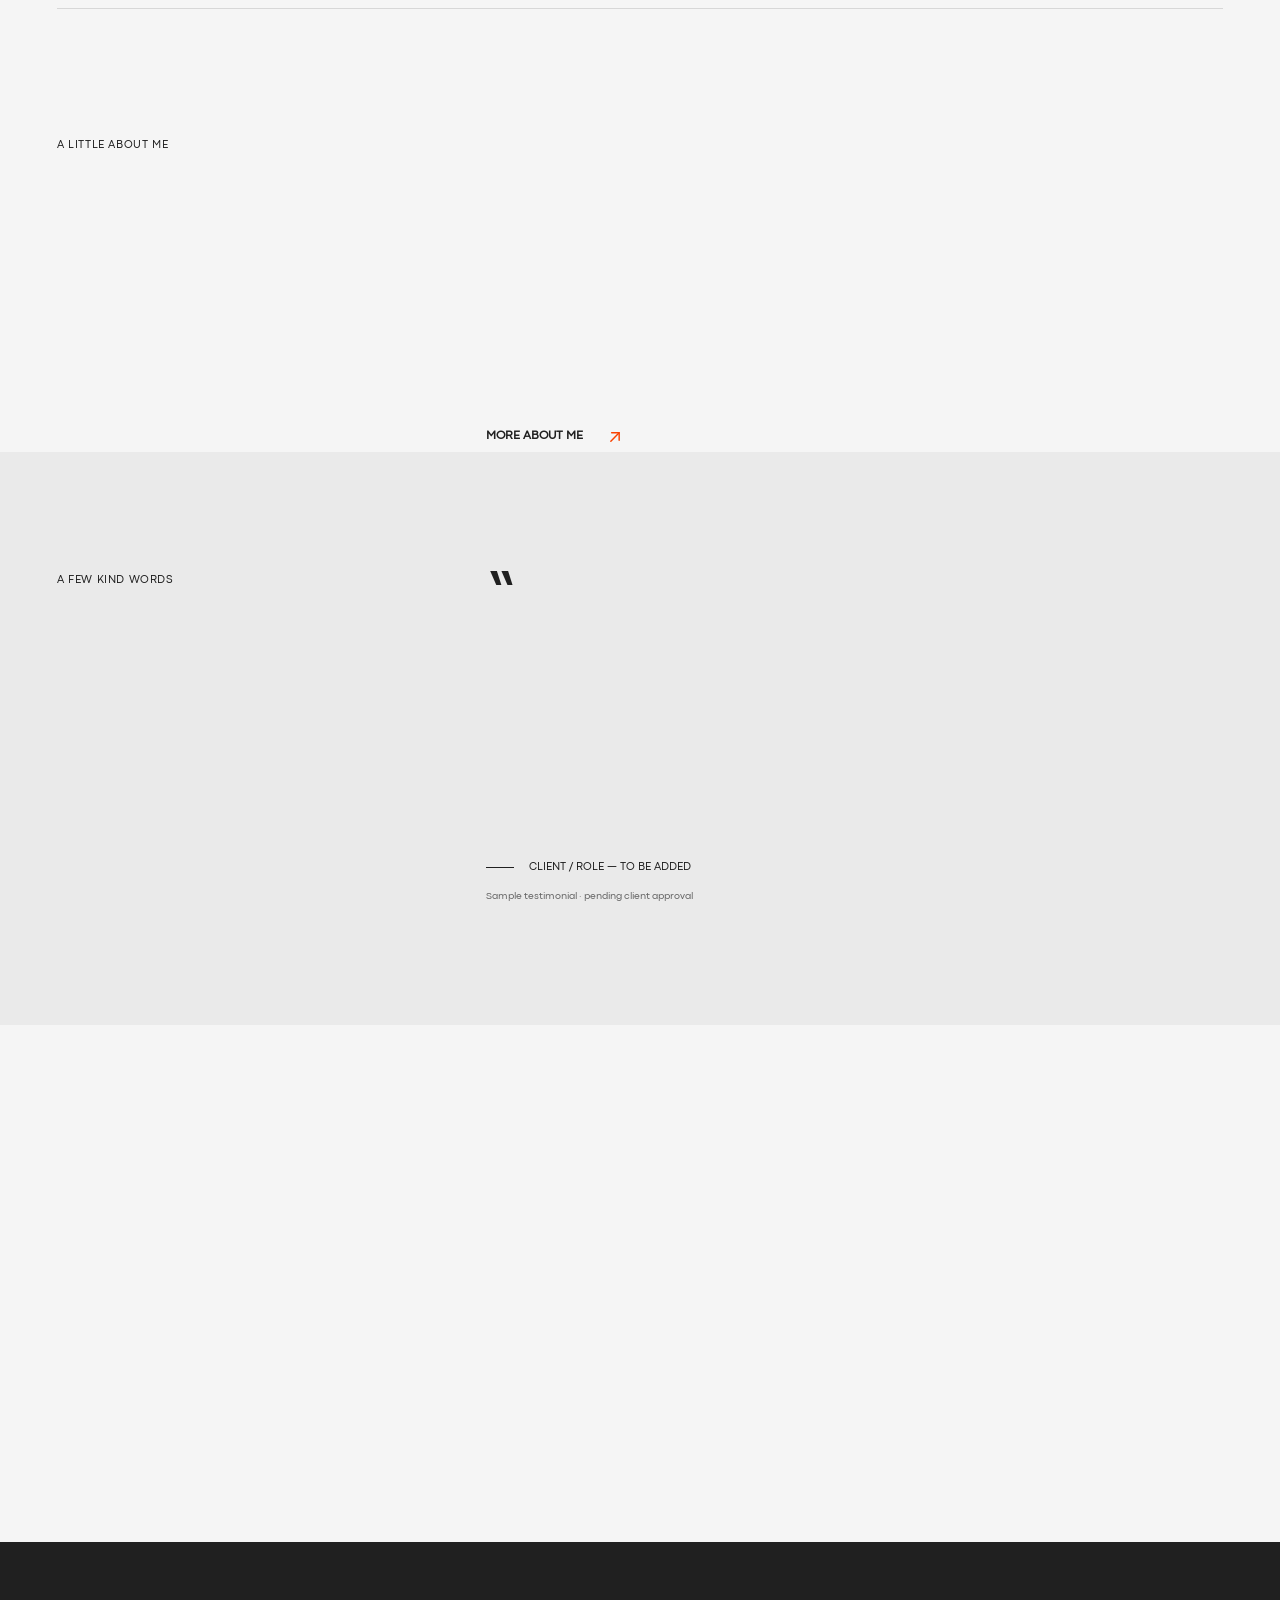
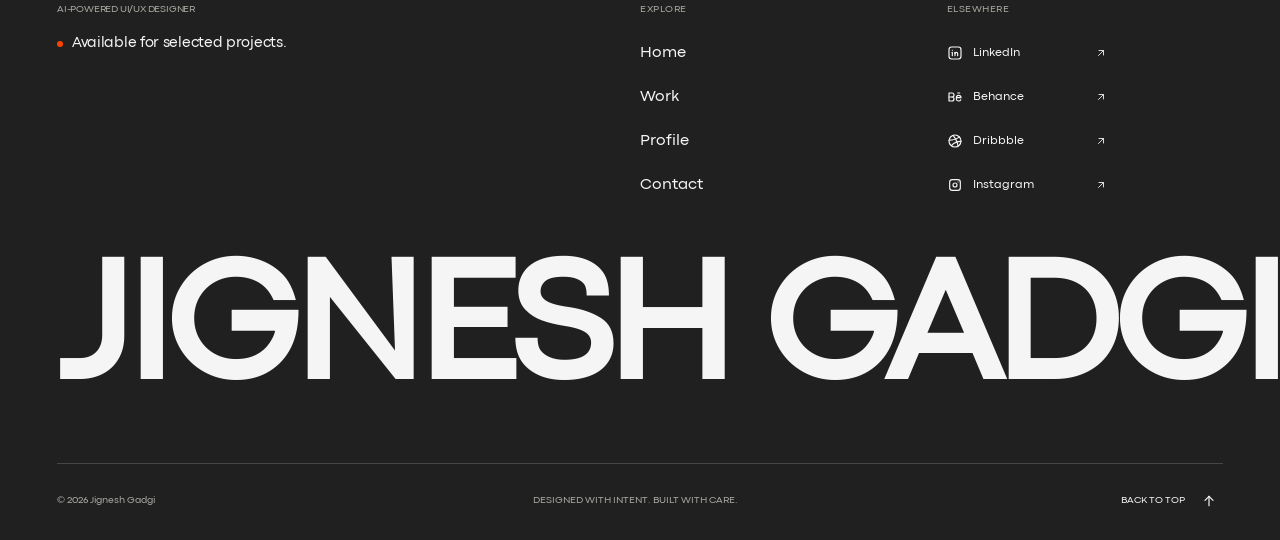
==== commit 06472e46: "Header" ====
--- a/index.html
+++ b/index.html
@@ -1,11 +1,13 @@
 ﻿<!doctype html>
-<html lang="en"><head><meta charset="utf-8"><meta name="viewport" content="width=device-width,initial-scale=1"><meta name="theme-color" content="#f5f4f0"><script src="js/theme.js"></script><title>Jignesh Gadgi — AI-Powered UI/UX Designer</title><meta name="description" content="Jignesh Gadgi is an AI-powered UI/UX designer creating thoughtful digital experiences for web and mobile products."><link rel="canonical" href="https://example.com/"><meta property="og:type" content="website"><meta property="og:site_name" content="Jignesh Gadgi"><meta property="og:title" content="Jignesh Gadgi — AI-Powered UI/UX Designer"><meta property="og:description" content="Jignesh Gadgi is an AI-powered UI/UX designer creating thoughtful digital experiences for web and mobile products."><meta property="og:url" content="https://example.com/"><meta property="og:image" content="https://example.com/assets/images/social-preview.png"><meta property="og:image:width" content="1200"><meta property="og:image:height" content="630"><meta name="twitter:card" content="summary_large_image"><meta name="twitter:title" content="Jignesh Gadgi — AI-Powered UI/UX Designer"><meta name="twitter:description" content="Jignesh Gadgi is an AI-powered UI/UX designer creating thoughtful digital experiences for web and mobile products."><meta name="twitter:image" content="https://example.com/assets/images/social-preview.png"><link rel="icon" href="assets/icons/favicon.svg" type="image/svg+xml"><link rel="preload" href="assets/fonts/space-grotesk-latin.woff2" as="font" type="font/woff2" crossorigin><link rel="preload" href="assets/fonts/jetbrains-mono-latin.woff2" as="font" type="font/woff2" crossorigin><link rel="stylesheet" href="css/reset.css"><link rel="stylesheet" href="css/variables.css"><link rel="stylesheet" href="css/global.css"><link rel="stylesheet" href="css/navigation.css"><link rel="stylesheet" href="css/hero.css"><link rel="stylesheet" href="css/projects.css"><link rel="stylesheet" href="css/services.css"><link rel="stylesheet" href="css/profile.css"><link rel="stylesheet" href="css/contact.css"><link rel="stylesheet" href="css/footer.css"><link rel="stylesheet" href="css/responsive.css"><link rel="stylesheet" href="css/theme.css"><link rel="stylesheet" href="css/case-study.css"><link rel="stylesheet" href="css/icons.css"><link rel="stylesheet" href="css/selected-work.css">
+<html lang="en"><head><meta charset="utf-8"><meta name="viewport" content="width=device-width,initial-scale=1"><meta name="theme-color" content="#f5f5f5"><script src="js/theme.js"></script><title>Jignesh Gadgi — AI-Powered UI/UX Designer</title><meta name="description" content="Jignesh Gadgi is an AI-powered UI/UX designer creating thoughtful digital experiences for web and mobile products."><link rel="canonical" href="https://example.com/"><meta property="og:type" content="website"><meta property="og:site_name" content="Jignesh Gadgi"><meta property="og:title" content="Jignesh Gadgi — AI-Powered UI/UX Designer"><meta property="og:description" content="Jignesh Gadgi is an AI-powered UI/UX designer creating thoughtful digital experiences for web and mobile products."><meta property="og:url" content="https://example.com/"><meta property="og:image" content="https://example.com/assets/images/social-preview.png"><meta property="og:image:width" content="1200"><meta property="og:image:height" content="630"><meta name="twitter:card" content="summary_large_image"><meta name="twitter:title" content="Jignesh Gadgi — AI-Powered UI/UX Designer"><meta name="twitter:description" content="Jignesh Gadgi is an AI-powered UI/UX designer creating thoughtful digital experiences for web and mobile products."><meta name="twitter:image" content="https://example.com/assets/images/social-preview.png"><link rel="preload" href="assets/fonts/CodecPro-Regular.ttf" as="font" type="font/ttf" crossorigin><link rel="icon" href="assets/icons/favicon.svg" type="image/svg+xml"><link rel="stylesheet" href="css/reset.css"><link rel="stylesheet" href="css/variables.css"><link rel="stylesheet" href="css/global.css"><link rel="stylesheet" href="css/hero.css"><link rel="stylesheet" href="css/projects.css"><link rel="stylesheet" href="css/services.css"><link rel="stylesheet" href="css/profile.css"><link rel="stylesheet" href="css/contact.css"><link rel="stylesheet" href="css/footer.css"><link rel="stylesheet" href="css/responsive.css"><link rel="stylesheet" href="css/case-study.css"><link rel="stylesheet" href="css/icons.css"><link rel="stylesheet" href="css/selected-work.css">
 <script type="application/ld+json">{"@context":"https://schema.org","@type":"Person","name":"Jignesh Gadgi","jobTitle":"AI-Powered UI/UX Designer","url":"https://example.com","sameAs":["https://www.linkedin.com/in/jignesh-ui-ux"],"knowsAbout":["User experience design","Product design","Design systems","Interaction design"]}</script>
-<script defer src="assets/vendor/gsap.min.js"></script><script defer src="assets/vendor/ScrollTrigger.min.js"></script><script defer src="js/content.js"></script><script defer src="js/utils.js"></script><script defer src="js/navigation.js"></script><script defer src="js/animations.js"></script><script defer src="js/cursor.js"></script><script defer src="js/scroll.js"></script><script defer src="js/projects.js"></script><script defer src="js/transitions.js"></script><script defer src="js/clock.js"></script><script defer src="js/main.js"></script><noscript><style>.theme-toggle{display:none}@media(max-width:767px){.menu-toggle{display:none}.desktop-nav{display:flex;gap:12px;margin:0}.desktop-nav .nav-link{font-size:10px}.header-inner{gap:12px}}</style></noscript><link rel="stylesheet" href="css/skills.css"><script defer src="assets/vendor/matter.min.js"></script><script defer src="js/skills.js"></script></head>
+<script defer src="assets/vendor/gsap.min.js"></script><script defer src="assets/vendor/ScrollTrigger.min.js"></script><script defer src="js/content.js"></script><script defer src="js/utils.js"></script><script defer src="js/navigation.js"></script><script defer src="js/animations.js"></script><script defer src="js/cursor.js"></script><script defer src="js/scroll.js"></script><script defer src="js/projects.js"></script><script defer src="js/transitions.js"></script><script defer src="js/clock.js"></script><script defer src="js/main.js"></script><noscript><style>.site-header .theme-toggle,.site-header .menu-toggle{display:none}.site-header .desktop-nav{display:flex;gap:12px;margin-left:auto}@media(max-width:767px){.site-header .nav-link{font-size:11px}.site-header .wordmark{font-size:11px}.site-header .header-inner{gap:8px}}</style></noscript><link rel="stylesheet" href="css/skills.css"><script defer src="assets/vendor/matter.min.js"></script><script defer src="js/skills.js"></script><link rel="stylesheet" href="css/navigation.css"><link rel="stylesheet" href="css/theme.css"></head>
 <body data-page="home"><a class="skip-link" href="#main">Skip to content</a><div class="scroll-progress" aria-hidden="true"></div>
-  <header class="site-header"><div class="container header-inner"><a class="wordmark" href="index.html" aria-label="Jignesh Gadgi — Home">JIGNESH GADGI<span class="wordmark-dot" aria-hidden="true"></span></a>
-  <nav class="desktop-nav" aria-label="Main navigation"><a class="nav-link" href="work.html">Work</a><a class="nav-link" href="profile.html">Profile</a><a class="nav-link" href="contact.html">Contact</a></nav>
-  <div class="header-tools"><p class="location-clock" data-location-clock aria-label="Local time in India"><time>--:--</time>, <span data-location>India</span></p><button class="theme-toggle" type="button" role="switch" aria-checked="false" aria-label="Dark mode" data-theme-toggle><span class="theme-track" aria-hidden="true"><span class="theme-thumb"></span></span></button><button class="header-cv" type="button" data-cv-unavailable title="CV coming soon">Download CV<svg aria-hidden="true" focusable="false"
+  <header class="site-header"><div class="container header-inner">
+    <a class="wordmark" href="index.html" aria-label="Jignesh Gadgi — Home">JIGNESH GADGI<span class="wordmark-dot" aria-hidden="true"></span></a>
+    <div class="theme-toggle" role="group" aria-label="Color theme"><button type="button" data-theme-mode="light" aria-pressed="true">Light</button><button type="button" data-theme-mode="dark" aria-pressed="false">Dark</button></div>
+    <nav class="desktop-nav" aria-label="Main navigation"><a class="nav-link" href="index.html" aria-current="page">Home</a><a class="nav-link" href="work.html">Work</a><a class="nav-link" href="profile.html">About Me</a><a class="nav-link" href="contact.html">Contact Me</a></nav>
+    <div class="header-tools"><p class="location-clock" data-location-clock aria-label="Local time in India"><time>--:--</time>, <span data-location>India</span></p><button class="header-cv" type="button" data-cv-unavailable title="CV coming soon">Download CV<svg aria-hidden="true" focusable="false"
   xmlns="http://www.w3.org/2000/svg"
   width="24"
   height="24"
@@ -22,7 +24,7 @@
   <path d="M18 13l-6 6" />
   <path d="M6 13l6 6" />
 </svg></button></div>
-  <button class="menu-toggle" type="button" aria-expanded="false" aria-controls="mobile-menu" aria-label="Open navigation menu"><span class="menu-plus" aria-hidden="true"><svg aria-hidden="true" focusable="false"
+    <button class="menu-toggle" type="button" aria-expanded="false" aria-controls="mobile-menu" aria-label="Open navigation menu"><span class="menu-plus" aria-hidden="true"><svg aria-hidden="true" focusable="false"
   xmlns="http://www.w3.org/2000/svg"
   width="24"
   height="24"
@@ -37,8 +39,9 @@
   <path stroke="none" d="M0 0h24v24H0z" fill="none"/>
   <path d="M12 5l0 14" />
   <path d="M5 12l14 0" />
-</svg></span> MENU</button></div></header>
-  <div class="mobile-menu" id="mobile-menu" hidden><nav aria-label="Mobile navigation"><a class="mobile-link" href="work.html"><span>Work</span><span class="eyebrow">01</span></a><a class="mobile-link" href="profile.html"><span>Profile</span><span class="eyebrow">02</span></a><a class="mobile-link" href="contact.html"><span>Contact</span><span class="eyebrow">03</span></a></nav><div class="mobile-menu-bottom"><p class="eyebrow"><span class="dot"></span>AVAILABLE FOR<br>SELECTED PROJECTS</p><p class="eyebrow">THOUGHTFUL DESIGN.<br>HUMAN AT HEART.</p></div></div><div class="loader" aria-hidden="true"><span class="loader-mark">JG<span style="color:var(--accent)">.</span></span><div class="loader-bottom"><span class="eyebrow">THOUGHTFUL DESIGN. HUMAN AT HEART.</span><span class="eyebrow"><span class="loader-count">000</span> / 100</span></div><div class="loader-line"></div></div><div class="page-wipe" aria-hidden="true">JG.</div><div class="cursor" aria-hidden="true"></div><main id="main" tabindex="-1"><section class="hero container"><div class="hero-topline"><p class="eyebrow ">HELLO, I’M JIGNESH.</p></div><h1 class="hero-title"><span class="line-mask"><span class="line-inner">AI-POWERED</span></span><span class="line-mask"><span class="line-inner">UI/UX DESIGNER<span style="color:var(--accent)">.</span></span></span></h1><div class="hero-bottom"><div class="hero-actions"><a class="button button-primary" href="work.html" data-magnetic>View My Work<span class="arrow" aria-hidden="true"><svg aria-hidden="true" focusable="false"
+</svg></span></button>
+  </div></header>
+  <div class="mobile-menu" id="mobile-menu" hidden><nav aria-label="Mobile navigation"><a class="mobile-link" href="index.html" aria-current="page"><span>Home</span><span class="eyebrow">01</span></a><a class="mobile-link" href="work.html"><span>Work</span><span class="eyebrow">02</span></a><a class="mobile-link" href="profile.html"><span>About Me</span><span class="eyebrow">03</span></a><a class="mobile-link" href="contact.html"><span>Contact Me</span><span class="eyebrow">04</span></a></nav><div class="mobile-menu-bottom"><p class="eyebrow"><span class="dot"></span>AVAILABLE FOR<br>SELECTED PROJECTS</p><p class="eyebrow">THOUGHTFUL DESIGN.<br>HUMAN AT HEART.</p></div></div><div class="loader" aria-hidden="true"><span class="loader-mark">JG<span style="color:var(--accent)">.</span></span><div class="loader-bottom"><span class="eyebrow">THOUGHTFUL DESIGN. HUMAN AT HEART.</span><span class="eyebrow"><span class="loader-count">000</span> / 100</span></div><div class="loader-line"></div></div><div class="page-wipe" aria-hidden="true">JG.</div><div class="cursor" aria-hidden="true"></div><main id="main" tabindex="-1"><section class="hero container"><div class="hero-topline"><p class="eyebrow ">HELLO, I’M JIGNESH.</p></div><h1 class="hero-title"><span class="line-mask"><span class="line-inner">AI-POWERED</span></span><span class="line-mask"><span class="line-inner">UI/UX DESIGNER<span style="color:var(--accent)">.</span></span></span></h1><div class="hero-bottom"><div class="hero-actions"><a class="button button-primary" href="work.html" data-magnetic>View My Work<span class="arrow" aria-hidden="true"><svg aria-hidden="true" focusable="false"
   xmlns="http://www.w3.org/2000/svg"
   width="24"
   height="24"
--- a/css/variables.css
+++ b/css/variables.css
@@ -1,18 +1,17 @@
-﻿@font-face { font-family: 'Space Grotesk'; src: url('../assets/fonts/space-grotesk-latin.woff2') format('woff2'); font-weight: 300 700; font-style: normal; font-display: swap; }
-@font-face { font-family: 'JetBrains Mono'; src: url('../assets/fonts/jetbrains-mono-latin.woff2') format('woff2'); font-weight: 100 800; font-style: normal; font-display: swap; }
-
+@font-face { font-family: 'Codec Pro'; src: url('../assets/fonts/CodecPro-Regular.ttf') format('truetype'); font-weight: 400; font-style: normal; font-display: swap; }
+@font-face { font-family: 'Codec Pro'; src: url('../assets/fonts/CodecPro-Italic.ttf') format('truetype'); font-weight: 400; font-style: italic; font-display: swap; }
 :root {
-    --font-heading: 'Space Grotesk', Arial, Helvetica, sans-serif;
-    --font-body: 'JetBrains Mono', 'Courier New', monospace;
-    --ink: #111;
-    --paper: #fff;
-    --secondary: #fff;
-    --muted: #676760;
-    --line: #d2d1ca;
+    --font-heading: 'Codec Pro', Arial, Helvetica, sans-serif;
+    --font-body: 'Codec Pro', Arial, Helvetica, sans-serif;
+    --ink: #202020;
+    --paper: #f5f5f5;
+    --secondary: #eaeaea;
+    --muted: #666666;
+    --line: #d7d7d7;
     --accent: #f94200;
     --container: 1440px;
     --gutter: clamp(24px, 4.45vw, 64px);
     --grid-columns: 12;
     --section-space: 120px;
-    --ease: cubic-bezier(.22, 1, .36, 1)
+    --ease: cubic-bezier(.22, 1, .36, 1);
 }
--- a/css/profile.css
+++ b/css/profile.css
@@ -187,7 +187,7 @@
 .stats-heading .dot { width: 10px; height: 10px; border-radius: 3px; }
 .stats-heading h2 { font-size: clamp(32px, 3.8vw, 54px); font-weight: 500; letter-spacing: -.045em; line-height: 1.15; }
 .stats-cards { display: grid; grid-template-columns: repeat(3, minmax(0, 1fr)); gap: 32px; }
-.stats-card { background: #fff; padding: 32px 28px; min-width: 0; }
+.stats-card { background: var(--secondary); padding: 32px 28px; min-width: 0; }
 .stats-value { font-family: var(--font-heading); font-size: clamp(64px, 7.3vw, 104px); font-weight: 600; letter-spacing: -.055em; line-height: 1.1; margin: 12px 0 36px; }
 .stats-card-copy { border-top: 1px solid var(--line); padding-top: 28px; }
 .stats-card h3 { font-size: clamp(21px, 2vw, 28px); line-height: 1.2; font-weight: 500; letter-spacing: -.04em; margin-bottom: 12px; }
--- a/css/skills.css
+++ b/css/skills.css
@@ -3,7 +3,7 @@
 .skills-intro .eyebrow { margin-bottom: 22px; }
 .skills-intro .section-heading { font-size: clamp(38px, 5vw, 68px); line-height: 1.06; }
 .skills-intro > p:last-child { color: var(--muted); font-size: 15px; line-height: 1.7; margin-top: 22px; }
-.skills-arena { position: relative; min-height: 420px; border: 1px solid var(--line); border-radius: 24px; background: #fff; overflow: hidden; display: flex; gap: 12px; flex-wrap: wrap; align-content: center; justify-content: center; padding: 32px; }
+.skills-arena { position: relative; min-height: 420px; border: 1px solid var(--line); border-radius: 24px; background: var(--secondary); overflow: hidden; display: flex; gap: 12px; flex-wrap: wrap; align-content: center; justify-content: center; padding: 32px; }
 .skill-pill { display: inline-flex; align-items: center; justify-content: center; gap: 10px; padding: 16px 23px; min-height: 54px; border-radius: 100px; background: var(--paper); border: 1px solid var(--line); color: var(--ink); font-size: clamp(14px, 1.45vw, 20px); font-weight: 500; white-space: nowrap; user-select: none; -webkit-user-select: none; }
 .skill-pill.is-orange { background: var(--accent); border-color: var(--accent); color: var(--on-accent); }
 .skill-pill .tabler-icon { width: 20px; height: 20px; }
--- a/css/navigation.css
+++ b/css/navigation.css
@@ -1 +1,51 @@
-.site-header{position:fixed;top:0;left:0;width:100%;z-index:100;transition:background .35s,border-color .35s;border-bottom:1px solid transparent}.site-header.scrolled{background:rgb(245 244 240 / 97%);border-color:var(--line)}.header-inner{height:88px;display:flex;align-items:center;justify-content:space-between;gap:28px}.wordmark{font-size:13px;font-weight:800;letter-spacing:-.035em;white-space:nowrap}.wordmark-dot{display:inline-block;width:5px;height:5px;background:var(--ink);margin-left:3px}.desktop-nav{display:flex;align-items:center;gap:32px;margin-left:auto;margin-right:70px}.nav-link{position:relative;padding:5px 0;font-size:12px;transition:opacity .3s,transform .3s}.nav-link:hover{transform:translateY(-2px)}.nav-link[aria-current=page]::after{transform:scaleX(1)}.availability{font-size:9px;white-space:nowrap}.availability .dot{background:#4f8b40;box-shadow:none;width:5px;height:5px}.menu-toggle{display:none;align-items:center;gap:10px;font-size:11px;letter-spacing:.06em;min-height:44px}.menu-plus{font-size:24px;display:inline-block;transition:transform .4s}.menu-toggle[aria-expanded=true] .menu-plus{transform:rotate(45deg)}.mobile-menu{display:none;position:fixed;inset:0;z-index:99;background:var(--ink);color:var(--paper);padding:125px var(--gutter) 32px;flex-direction:column;justify-content:space-between}.mobile-menu[hidden]{display:none!important}.mobile-menu nav{display:flex;flex-direction:column}.mobile-link{display:flex;align-items:center;justify-content:space-between;font-size:clamp(45px,10vw,76px);line-height:1.4;letter-spacing:-.055em;border-bottom:1px solid #ffffff26}.mobile-link .eyebrow{font-size:11px;opacity:.4}.mobile-menu-bottom{display:flex;justify-content:space-between;gap:20px}.menu-open .site-header{color:var(--paper);background:transparent;border-color:transparent}.menu-open .wordmark-dot{background:var(--paper)}
+.site-header { position: fixed; inset: 0 0 auto; z-index: 100; background: var(--header-background); border-bottom: 1px solid var(--line); transition: background .25s, border-color .25s; }
+.site-header.scrolled { background: var(--header-background); backdrop-filter: blur(16px); }
+.header-inner { height: 64px; display: flex; align-items: center; gap: 28px; }
+.wordmark { flex-shrink: 0; font-size: 16px; font-weight: 600; letter-spacing: -.035em; white-space: nowrap; }
+.wordmark-dot { display: inline-block; width: 5px; height: 5px; border-radius: 50%; background: var(--accent); margin-left: 3px; }
+.theme-toggle { position: relative; display: flex; flex-shrink: 0; align-items: center; width: 120px; height: 40px; padding: 2px; border: 1px solid #424242; border-radius: 100px; background: #202020; isolation: isolate; }
+.theme-toggle::before { content: ''; position: absolute; inset: 2px auto 2px 2px; width: calc(50% - 2px); z-index: -1; border-radius: inherit; background: #f0f0f0; transition: transform .35s var(--ease); }
+.theme-toggle button { flex: 1; height: 100%; padding: 0; border-radius: inherit; color: #f0f0f0; font-size: 14px; line-height: 1; transition: color .25s; }
+.theme-toggle button[aria-pressed='true'] { color: #202020; }
+[data-theme='dark'] .theme-toggle::before { transform: translateX(100%); }
+.desktop-nav { display: flex; align-items: center; gap: 24px; margin-left: auto; margin-right: 0; }
+.nav-link { position: relative; padding: 5px 0; font-size: 16px; white-space: nowrap; }
+.nav-link[aria-current='page']::after { transform: scaleX(1); }
+.header-tools { display: flex; align-items: center; gap: 24px; }
+.location-clock { font-size: 14px; white-space: nowrap; font-variant-numeric: tabular-nums; }
+.header-cv { flex-shrink: 0; }
+.menu-toggle { display: none; align-items: center; justify-content: center; width: 40px; height: 40px; padding: 0; flex-shrink: 0; border-radius: 50%; background: var(--ink); color: var(--paper); }
+.menu-plus { display: inline-flex; transition: transform .3s; }
+.menu-toggle[aria-expanded='true'] .menu-plus { transform: rotate(45deg); }
+.mobile-menu { display: flex; position: fixed; inset: 0; z-index: 99; background: var(--paper); color: var(--ink); padding: 145px var(--gutter) 32px; overflow-y: auto; flex-direction: column; justify-content: space-between; }
+.mobile-menu[hidden] { display: none !important; }
+.mobile-menu nav { display: flex; flex-direction: column; }
+.mobile-link { display: flex; align-items: center; justify-content: space-between; font-size: clamp(38px, 8vw, 65px); line-height: 1.4; letter-spacing: -.04em; border-bottom: 1px solid var(--line); }
+.mobile-link[aria-current='page'] { color: var(--accent); }
+.mobile-link .eyebrow { font-size: 12px; color: var(--muted); }
+.mobile-menu-bottom { display: flex; justify-content: space-between; gap: 20px; margin-top: 32px; }
+@media(max-width:1150px) and (min-width:1100px) {
+  .header-inner { gap: 18px; }
+  .desktop-nav { gap: 18px; margin-right: 0; }
+  .header-tools { gap: 18px; }
+}
+@media(max-width:1099px) {
+  .header-inner { height: 112px; gap: 20px; padding-bottom: 44px; }
+  .desktop-nav { display: none; }
+  .theme-toggle { margin-left: auto; }
+  .menu-toggle { display: inline-flex; }
+  .header-tools { position: absolute; inset: 64px var(--gutter) auto; justify-content: space-between; }
+}
+@media(max-width:767px) {
+  .header-inner { gap: 12px; }
+  .wordmark { font-size: 14px; }
+  .theme-toggle { width: 108px; height: 38px; }
+  .theme-toggle button { font-size: 13px; }
+  .location-clock { font-size: 13px; }
+}
+@media(max-width:360px) {
+  .header-inner { gap: 8px; }
+  .wordmark { font-size: 12px; }
+  .theme-toggle { width: 96px; }
+  .menu-toggle { width: 36px; height: 36px; }
+}
--- a/css/theme.css
+++ b/css/theme.css
@@ -1,142 +1,80 @@
-﻿/* Body typography also applies to controls and metadata. */
+/* Shared colors and type, including controls and metadata. */
 body, button, input, textarea, select, .eyebrow, .section-index,
-.project-number, .cursor, .quote-mark, .profile-art-visual::after {
-  font-family: var(--font-body);
-}
+.project-number, .cursor, .quote-mark, .profile-art-visual::after { font-family: var(--font-body); }
 :root {
   --font-sans: var(--font-heading);
   --accent: #f94200;
-  --accent-hover: #e53c00;
-  --on-accent: #fff;
-  --header-background: rgb(255 255 255 / 97%);
-  --surface-inverse: #111;
-  --text-inverse: #fff;
+  --accent-hover: #e83e00;
+  --on-accent: #202020;
+  --header-background: rgb(245 245 245 / 96%);
+  --surface-inverse: #202020;
+  --text-inverse: #f5f5f5;
 }
 :root[data-theme='dark'] {
-  --ink: #f1f0e9;
-  --paper: #151515;
-  --secondary: #242421;
-  --muted: #afafa6;
-  --line: #3d3d37;
-  --header-background: rgb(21 21 21 / 97%);
+  --ink: #f0f0f0;
+  --paper: #171717;
+  --secondary: #262626;
+  --muted: #adadad;
+  --line: #3c3c3c;
+  --header-background: rgb(23 23 23 / 96%);
 }
 ::selection { background: var(--accent); color: var(--on-accent); }
 :focus-visible { outline-color: var(--accent); }
-.site-header.scrolled { background: var(--header-background); }
-.button-primary, .button-primary:hover, .button-secondary:hover,
-.view-toggle button[aria-pressed='true'], .project-open, .success-mark {
-  background: var(--accent);
-  color: var(--on-accent);
-  border-color: var(--accent);
-}
-.button-primary:hover { background: var(--accent-hover); border-color: var(--accent-hover); }
-.button-secondary { border-color: var(--accent); }
 .text-link::after, .nav-link::after { background: var(--accent); }
 .text-link > .arrow, .email-button > .arrow { color: var(--accent); }
 .text-link:hover, .email-button:hover { text-decoration-color: var(--accent); }
-.contact-band-link > .arrow {
-  background: var(--accent); color: var(--on-accent); border-color: var(--accent);
-}
-.contact-band-link:hover > .arrow { background: var(--accent-hover); }
+.view-toggle button[aria-pressed='true'], .project-open, .success-mark,
+.contact-band-link > .arrow { background: var(--accent); color: var(--on-accent); border-color: var(--accent); }
 .cursor.is-label { background: var(--accent); color: var(--on-accent); }
-.dot { background: var(--accent); box-shadow: none; }
-.scroll-progress { background: var(--accent); }
-.site-footer, .mobile-menu, .page-wipe, .loader {
-  background: var(--surface-inverse); color: var(--text-inverse);
-}
+.dot, .scroll-progress { background: var(--accent); box-shadow: none; }
+.site-footer, .page-wipe, .loader { background: var(--surface-inverse); color: var(--text-inverse); }
 .site-footer .back-top { color: var(--text-inverse); }
-.menu-open .site-header { color: var(--text-inverse); background: transparent; }
-.menu-open .wordmark-dot { background: var(--text-inverse); }
 .profile-art { background: var(--secondary); }
 .profile-art-visual { background: var(--surface-inverse); color: var(--text-inverse); }
 .skill-item:hover { color: var(--ink); }
 .field-error { color: #be340e; }
 [data-theme='dark'] .field-error { color: #ff9874; }
 [data-theme='dark'] .form-field [aria-invalid='true'] { border-color: #ff9874; }
-.toast { background: var(--ink); color: var(--paper); }
-.header-tools { display: flex; gap: 22px; align-items: center; }
-.header-cv, .hero-actions .button-primary { display: inline-flex; align-items: center; justify-content: center; gap: 8px; flex-shrink: 0; min-height: 44px; padding: 11px 16px; border: 0; border-radius: 100px; background: var(--accent); color: var(--on-accent); font-size: 16px; font-weight: 500; letter-spacing: normal; white-space: nowrap; transition: background .2s; }
-.header-cv:hover, .hero-actions .button-primary:hover { background: var(--accent-hover); }
-.header-cv .tabler-icon, .hero-actions .button-primary .tabler-icon { width: 16px; height: 16px; }
-@media (min-width: 1024px) and (max-width: 1200px) {
-  .header-inner { gap: 16px; }
-  .header-tools { gap: 12px; }
-  .desktop-nav { gap: 20px; margin-right: 0; }
+.toast, .skip-link { background: var(--ink); color: var(--paper); }
+
+/* Reference-style pill with an orange circular arrow. */
+.button, .header-cv, .preview-cta {
+  --cta-icon-size: 34px;
+  position: relative; display: inline-flex; align-items: center; justify-content: space-between;
+  gap: 20px; min-height: 44px; padding: 4px 4px 4px 18px;
+  border: 1px solid var(--line); border-radius: 100px;
+  background: var(--ink); color: var(--paper);
+  font-size: 16px; font-weight: 400; line-height: 1.2; letter-spacing: 0; white-space: nowrap;
+  transition: background .25s, color .25s, border-color .25s;
 }
-@media (max-width: 1023px) {
-  .header-cv { position: absolute; right: var(--gutter); top: 66px; min-height: 32px; padding: 6px 12px; font-size: 11px; }
+.button > .arrow, .header-cv > .tabler-icon, .preview-cta > .preview-icon {
+  display: grid; place-items: center; flex: 0 0 var(--cta-icon-size);
+  width: var(--cta-icon-size); height: var(--cta-icon-size); border-radius: 50%;
+  background: var(--accent); color: var(--on-accent); transition: background .25s;
 }
-.desktop-nav { margin-right: 20px; }
-.location-clock { font-size: 14px; white-space: nowrap; letter-spacing: -.025em; font-variant-numeric: tabular-nums; }
-.theme-toggle {
-  display: inline-flex; align-items: center; justify-content: center;
-  flex-shrink: 0; width: 56px; min-height: 44px; padding: 0; color: inherit;
+.header-cv > .tabler-icon { padding: 9px; }
+.button > .arrow > .tabler-icon, .preview-cta .preview-icon > .tabler-icon { width: 16px; height: 16px; }
+.button:is(:hover, :focus-visible), .header-cv:is(:hover, :focus-visible), .preview-cta:is(:hover, :focus-visible) {
+  background: var(--paper); color: var(--ink); border-color: var(--ink);
 }
-.theme-track { width: 54px; height: 30px; padding: 4px; border: 1px solid var(--line); border-radius: 25px; display: block; }
-.theme-thumb { display: block; width: 20px; height: 20px; border-radius: 50%; background: var(--ink); transition: transform .3s var(--ease), background .3s; }
-[data-theme='dark'] .theme-thumb { transform: translateX(24px); }
-.menu-open .theme-track { border-color: #5b5b56; }
-.menu-open .theme-thumb { background: var(--text-inverse); }
+.button:hover .arrow { transform: none; }
+.preview-cta { --cta-icon-size: 48px; min-height: 58px; font-size: 18px; gap: 24px; padding-left: 22px; }
+.preview-cta::before { content: none; }
+.preview-cta > .preview-icon { order: 1; }
+.contact-cta { box-shadow: none; }
+
+/* Retain the existing page spacing and responsive heading sizes. */
 .hero-topline { margin-bottom: 42px; }
 .hero-title .line-mask { padding-right: .12em; margin-right: -.12em; }
-@media(max-width:1023px) {
-  .header-inner { gap: 18px; }
-  .desktop-nav { gap: 20px; margin-right: 0; }
-  .header-tools { gap: 13px; }
-  .location-clock { font-size: 12px; }
+@media(max-width:1150px) {
+  .hero-actions .button { padding: 4px 4px 4px 18px; gap: 20px; font-size: 16px; }
+}
+@media(max-width:1099px) {
+  .header-tools .header-cv { min-height: 36px; --cta-icon-size: 26px; font-size: 14px; }
+  .header-cv > .tabler-icon { padding: 6px; }
 }
 @media(max-width:767px) {
-  .header-inner { gap: 12px; flex-wrap: wrap; height: 92px; align-content: center; row-gap: 0; }
-  .header-tools { margin-left: auto; gap: 9px; }
-  .header-tools .location-clock { position: absolute; left: var(--gutter); top: 68px; font-size: 11px; }
-  .theme-toggle { width: 48px; }
-  .theme-track { width: 46px; height: 26px; padding: 3px; }
-  .theme-thumb { width: 18px; height: 18px; }
-  [data-theme='dark'] .theme-thumb { transform: translateX(20px); }
-  .menu-toggle { margin-left: 5px; }
   .hero-topline { margin-bottom: 45px; }
   .hero { padding-top: 155px; }
   .hero-title { font-size: clamp(34px, 10.8vw, 77px); letter-spacing: -.055em; }
 }
-@media (max-width: 1023px) {
-  .header-inner { height: 104px; padding-bottom: 32px; }
-}
-@media (max-width: 767px) {
-  .header-tools .location-clock { top: 76px; }
-}
-
-/* Keep header labels readable at every breakpoint. */
-.site-header .wordmark,
-.site-header .nav-link,
-.site-header .location-clock,
-.site-header .header-cv,
-.site-header .menu-toggle { font-size: 16px; }
-
-@media (max-width: 360px) {
-  .header-inner { gap: 8px; row-gap: 0; }
-  .menu-toggle { margin-left: 0; }
-}
-
-/* Use one spacing rhythm for navigation and header controls. */
-@media (min-width: 1100px) {
-  .header-inner { gap: 24px; }
-  .desktop-nav { gap: 24px; margin-right: 0; }
-  .header-tools { gap: 16px; }
-}
-@media (min-width: 768px) and (max-width: 1099px) {
-  .header-inner { height: 112px; padding-bottom: 40px; gap: 24px; }
-  .desktop-nav { gap: 24px; margin-right: 0; }
-  .header-tools { gap: 16px; }
-  .header-tools .location-clock { position: absolute; left: var(--gutter); top: 76px; }
-  .header-cv { position: absolute; right: var(--gutter); top: 68px; min-height: 32px; padding: 6px 12px; }
-}
-@media (max-width: 767px) {
-  .header-inner { flex-wrap: nowrap; gap: 12px; height: 112px; padding-bottom: 40px; }
-  .header-tools { gap: 12px; }
-  .menu-toggle { margin-left: 0; padding: 0; gap: 8px; }
-  .header-cv { top: 68px; }
-  .header-tools .location-clock { top: 76px; }
-}
-@media (max-width: 360px) {
-  .header-inner { gap: 8px; }
-}
